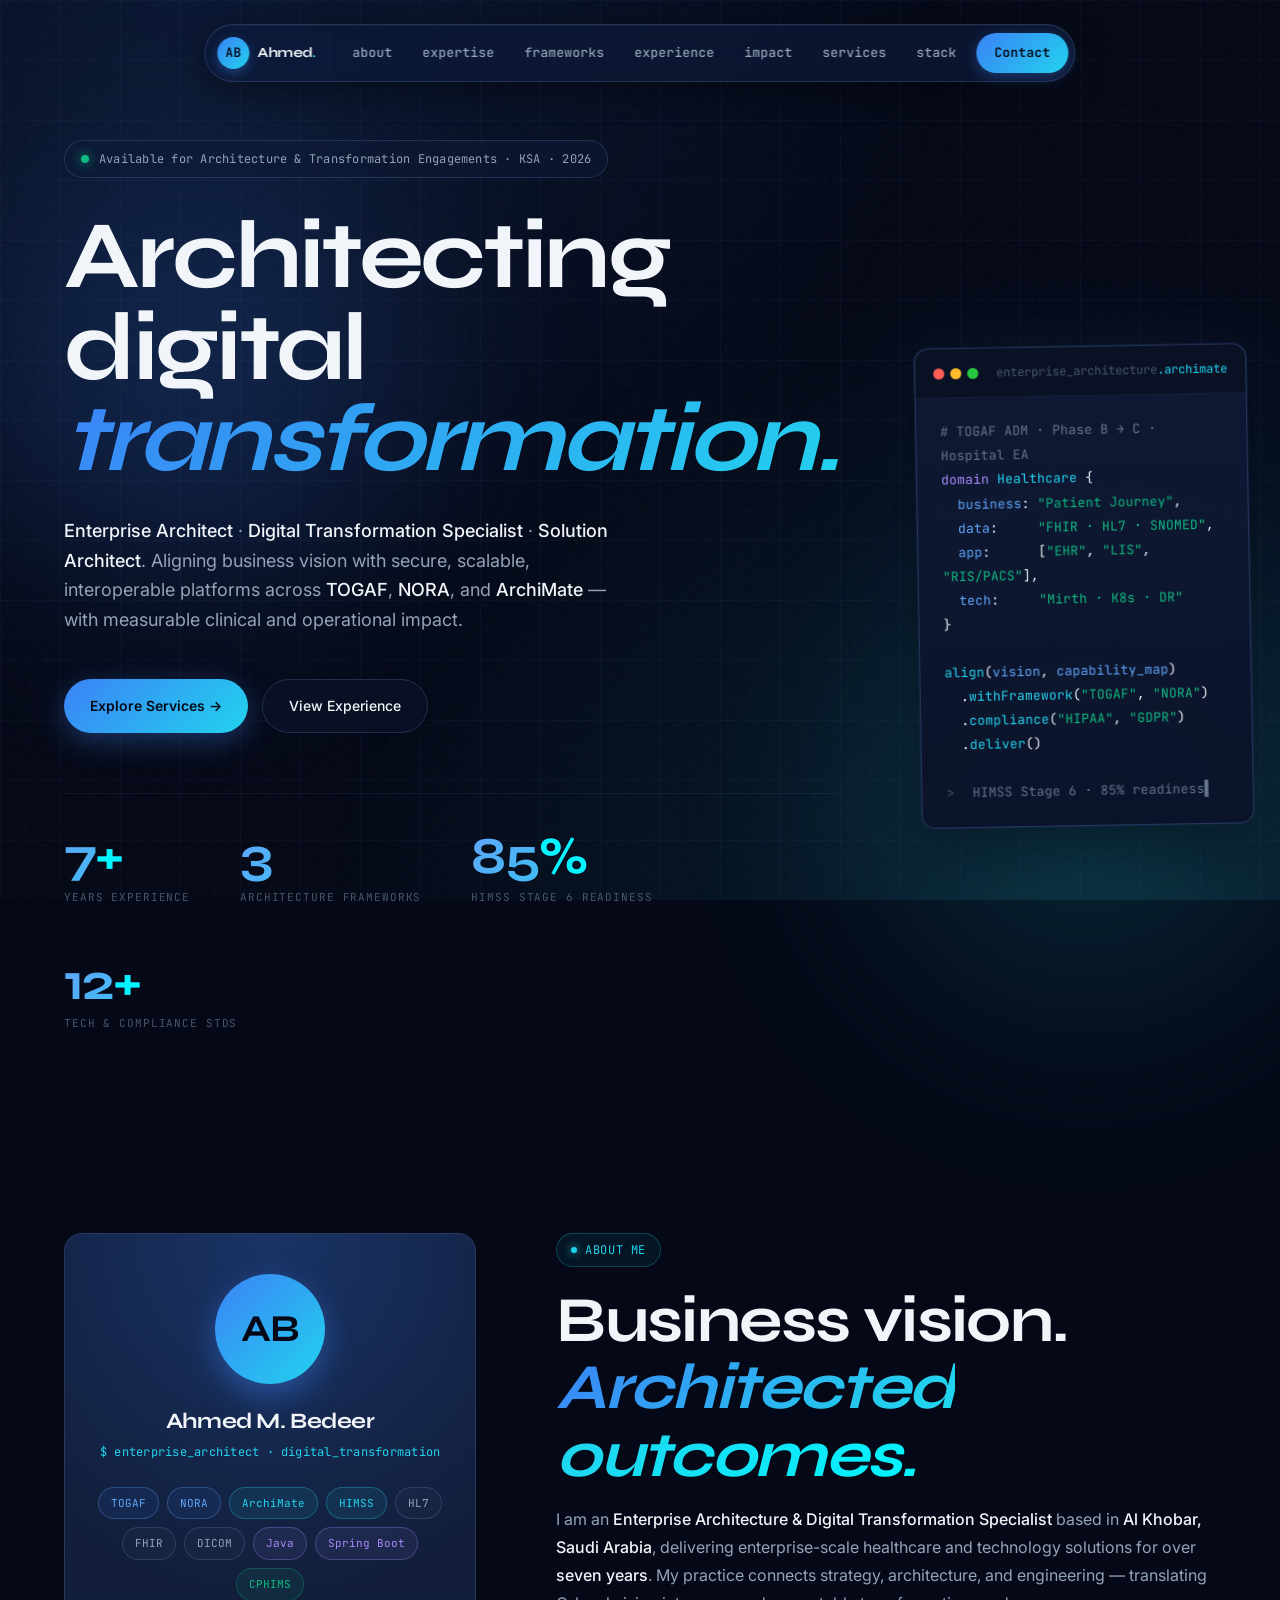
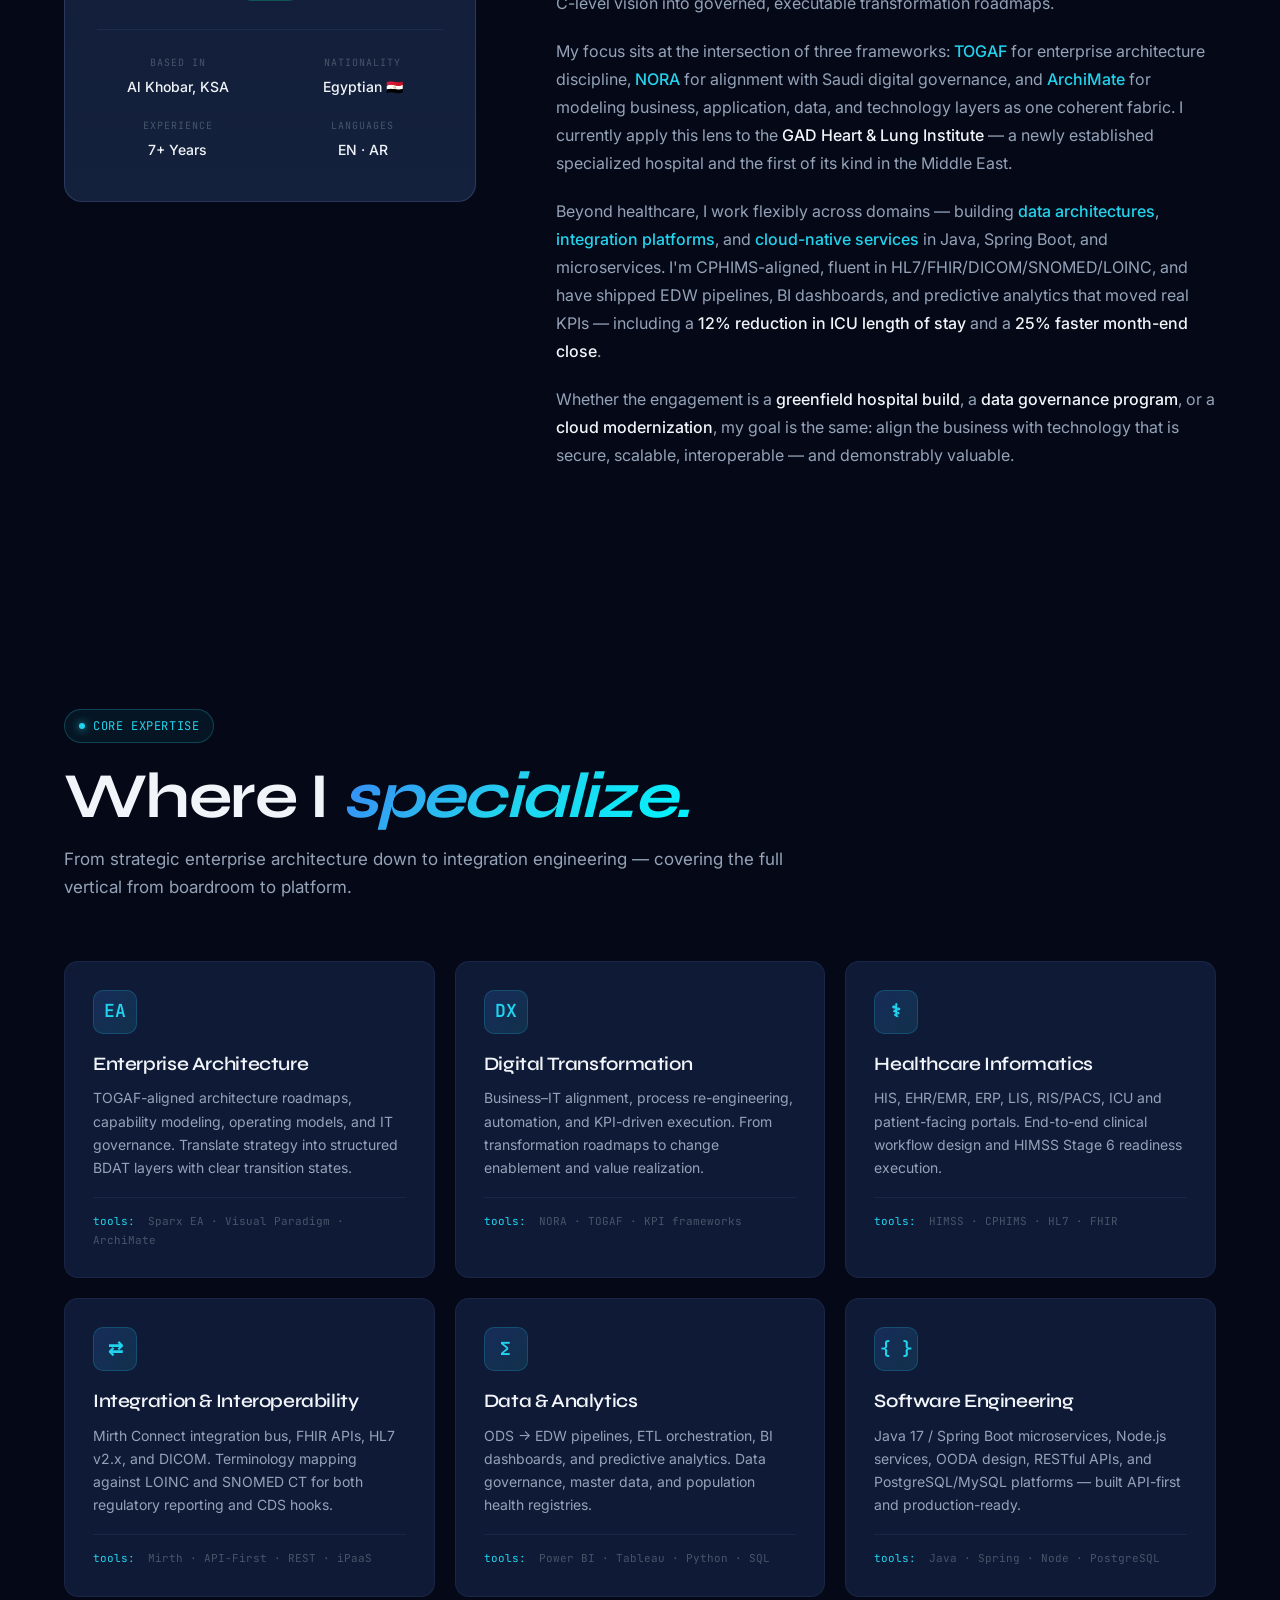
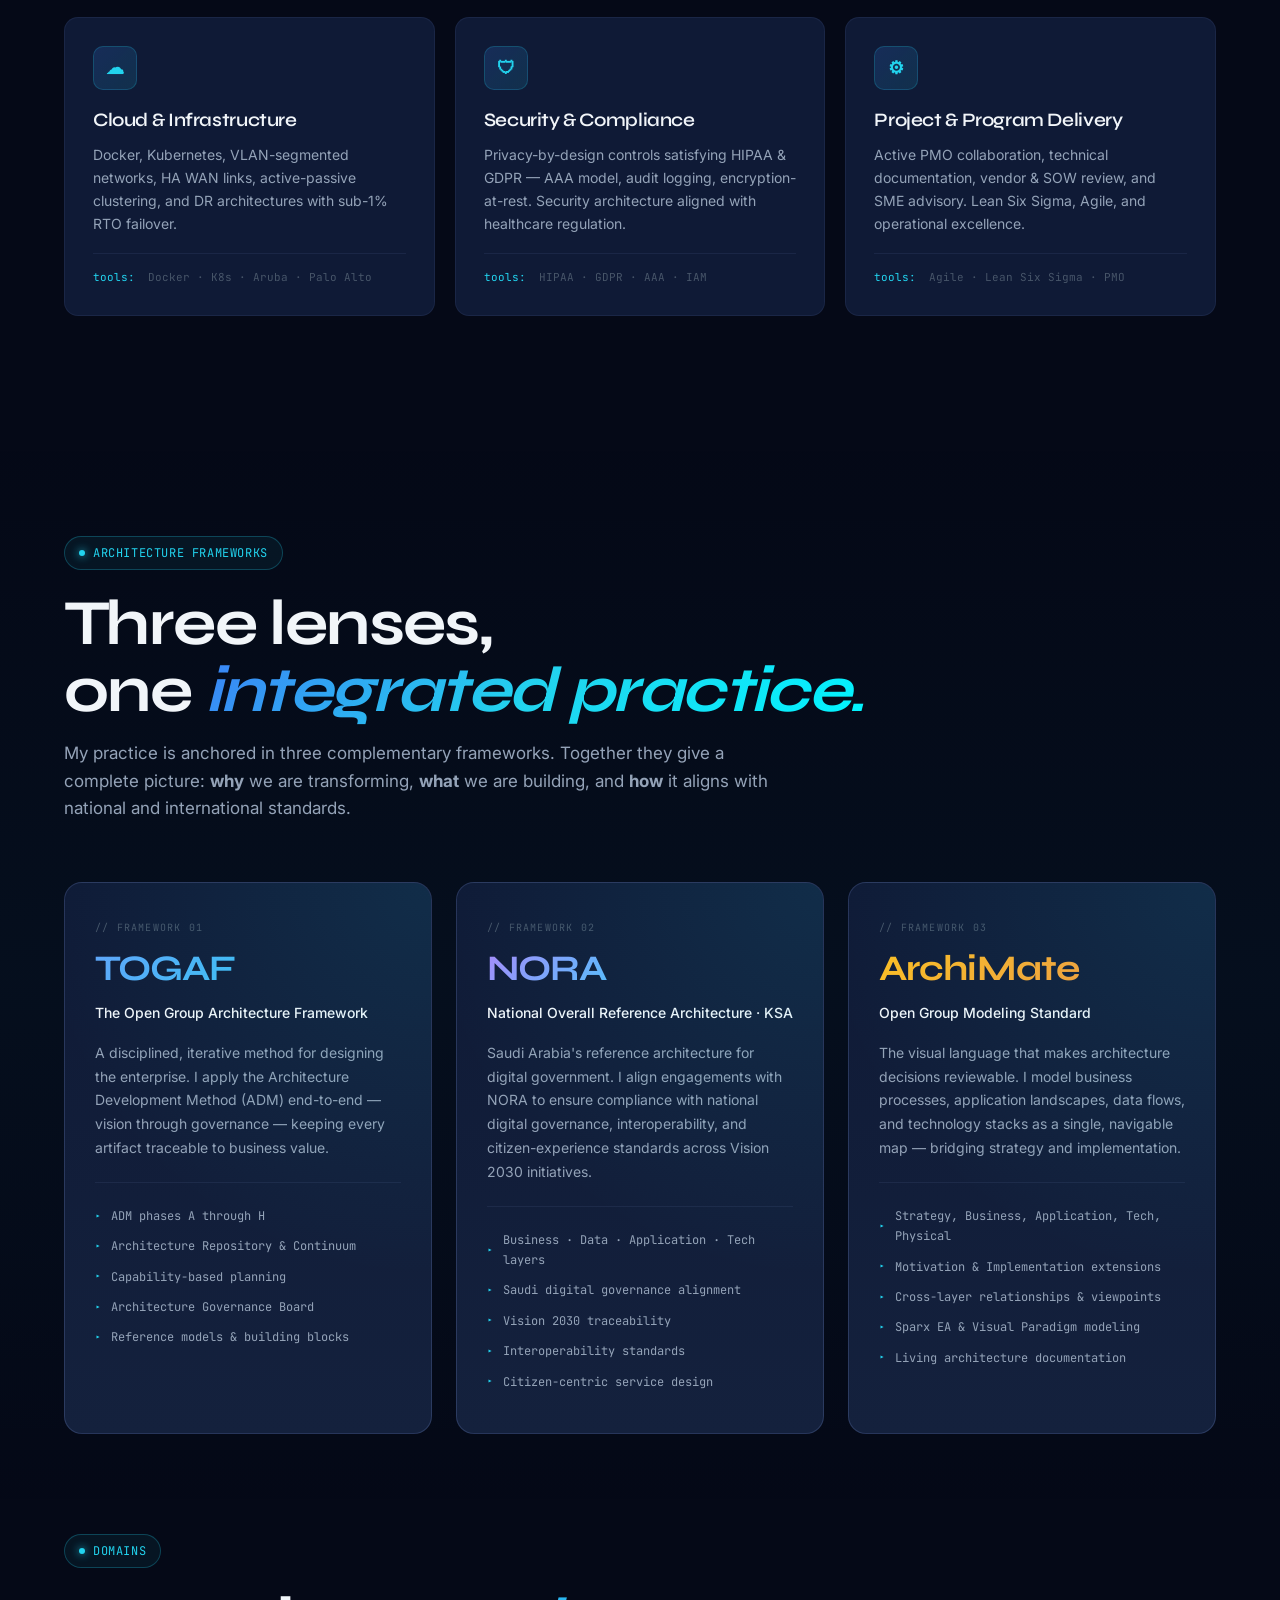
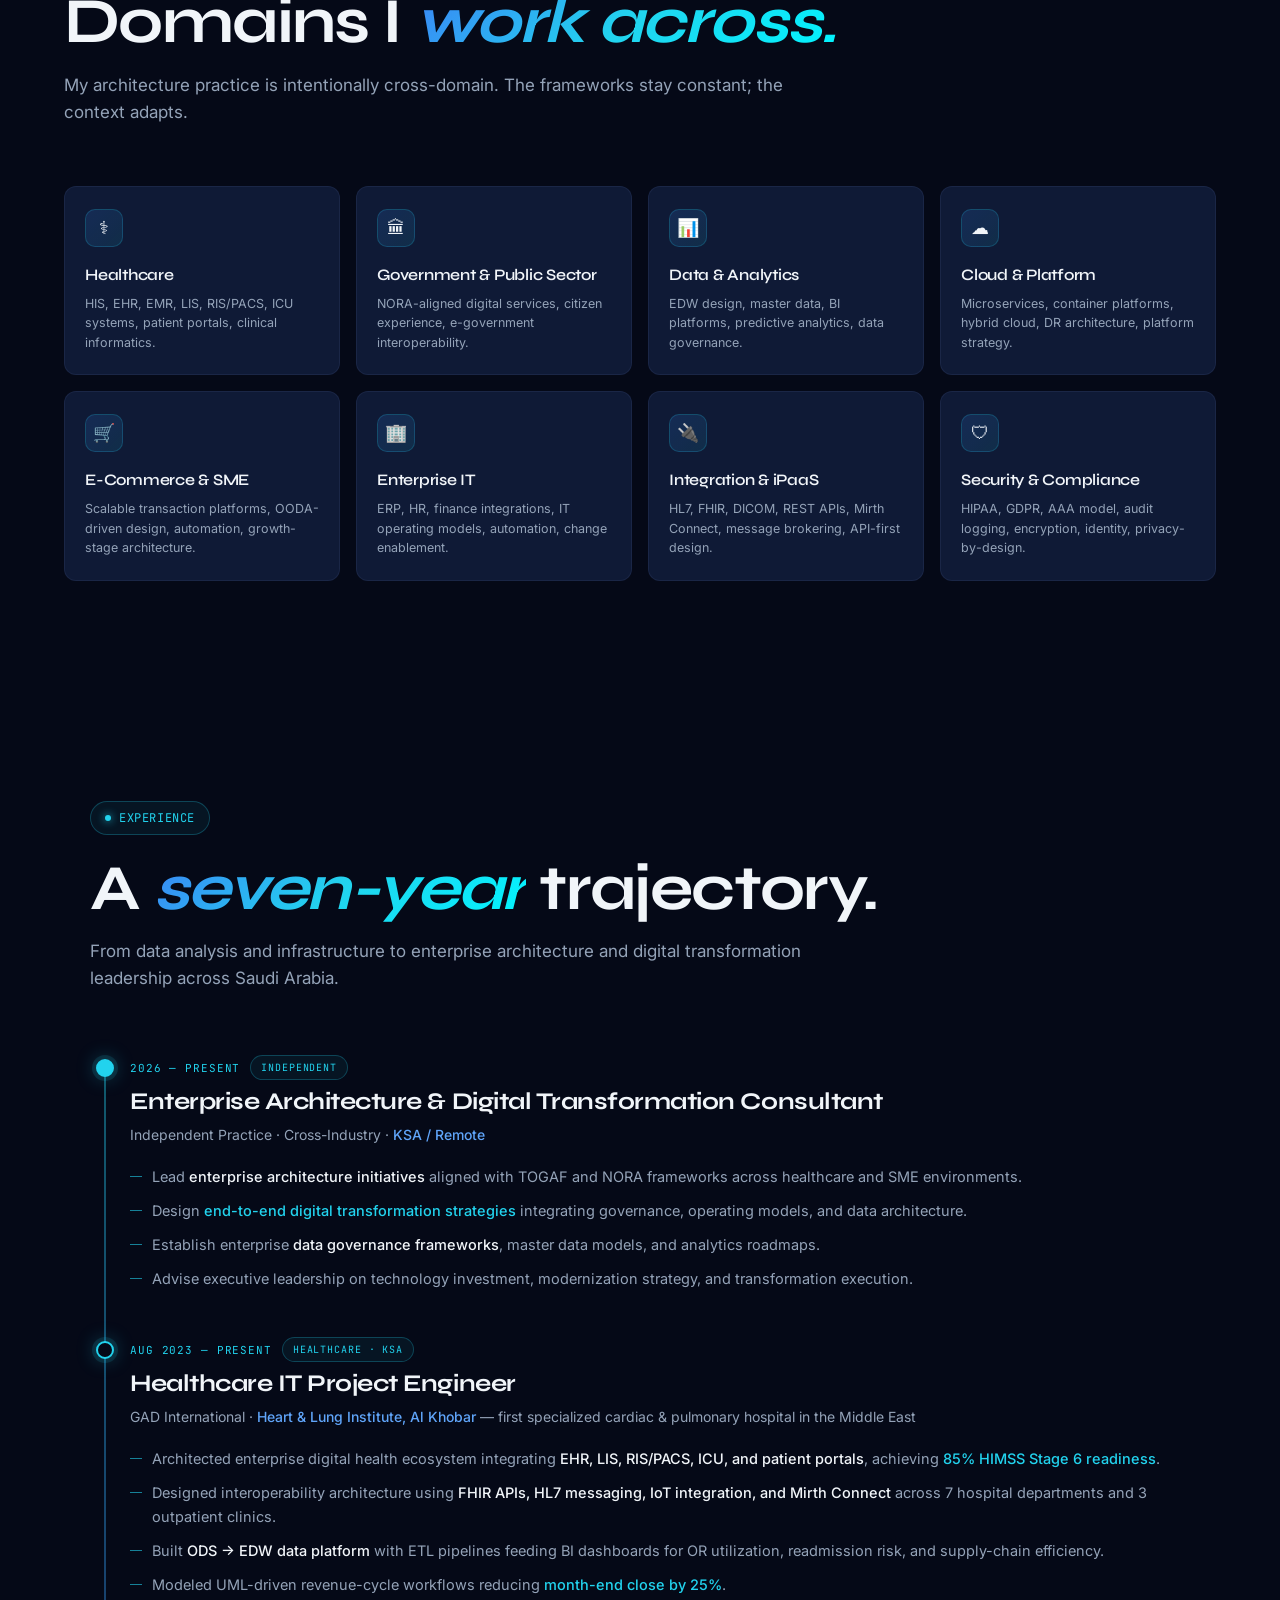
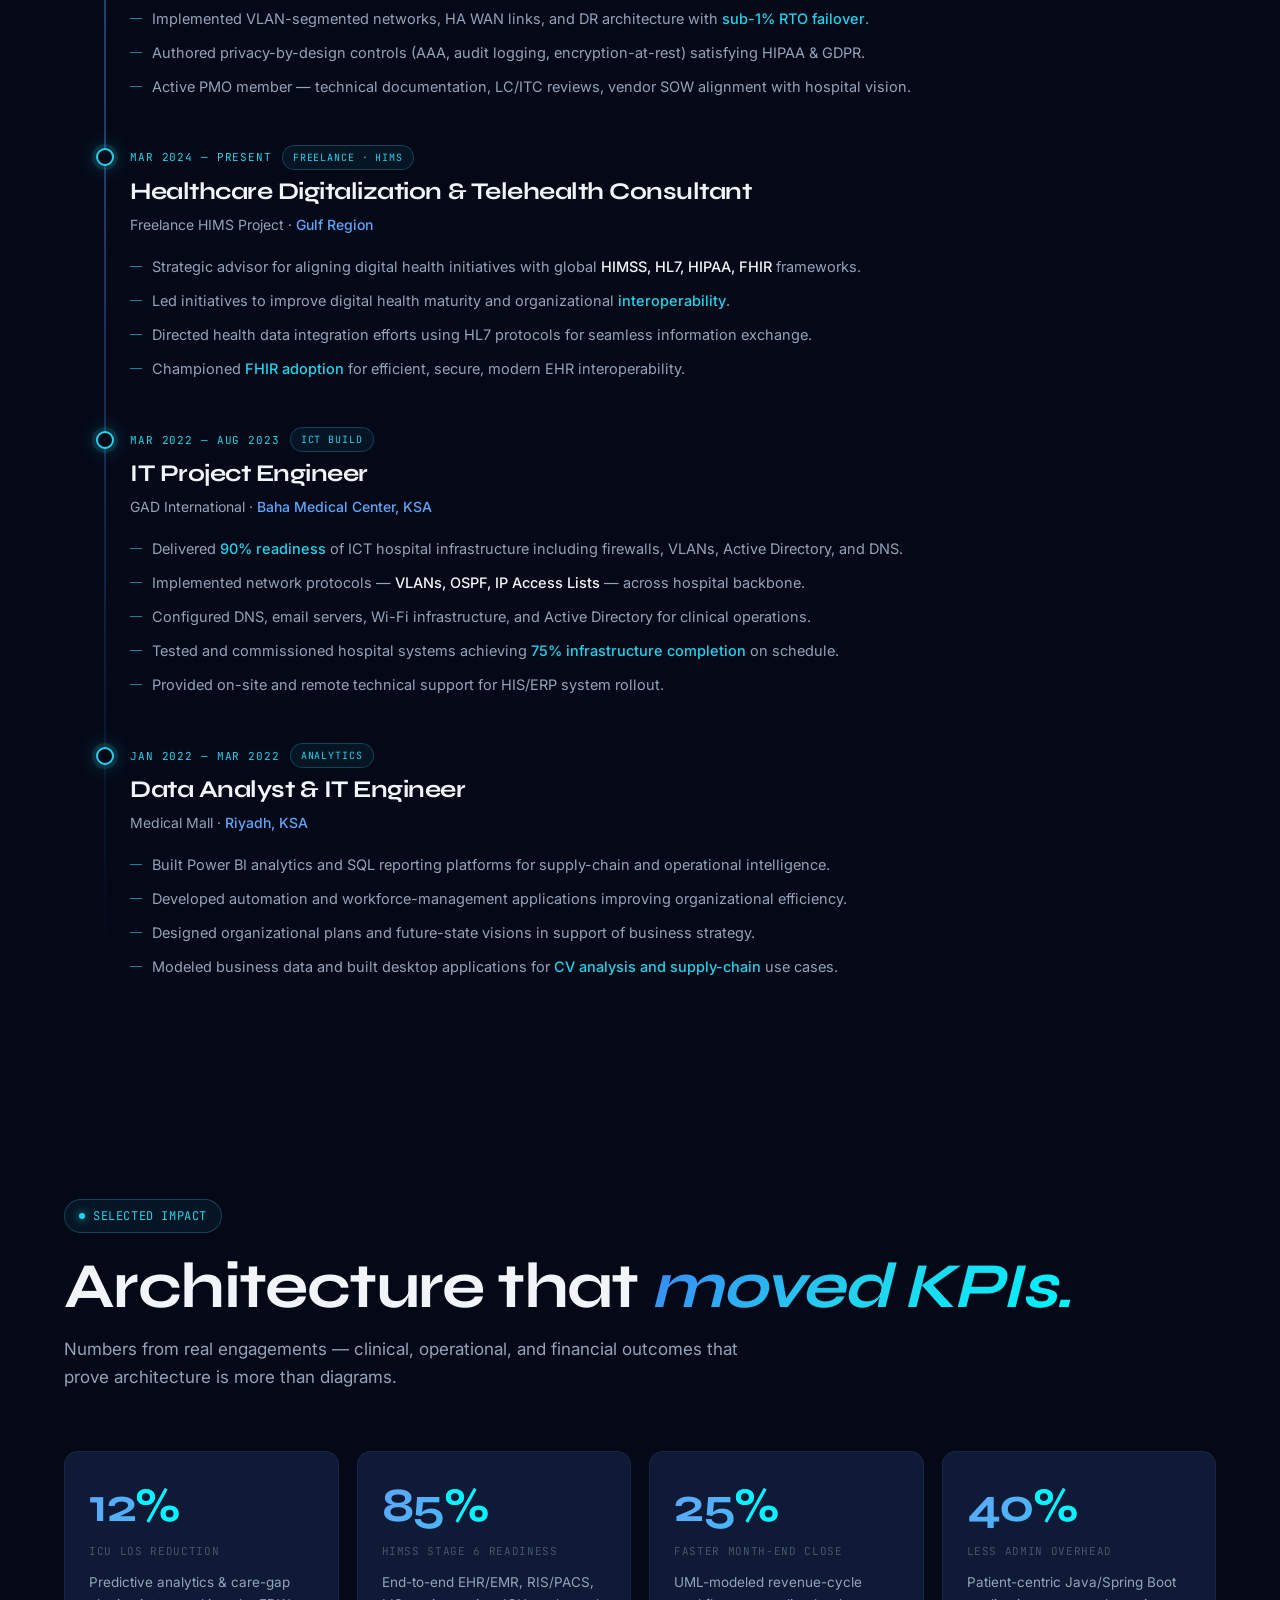
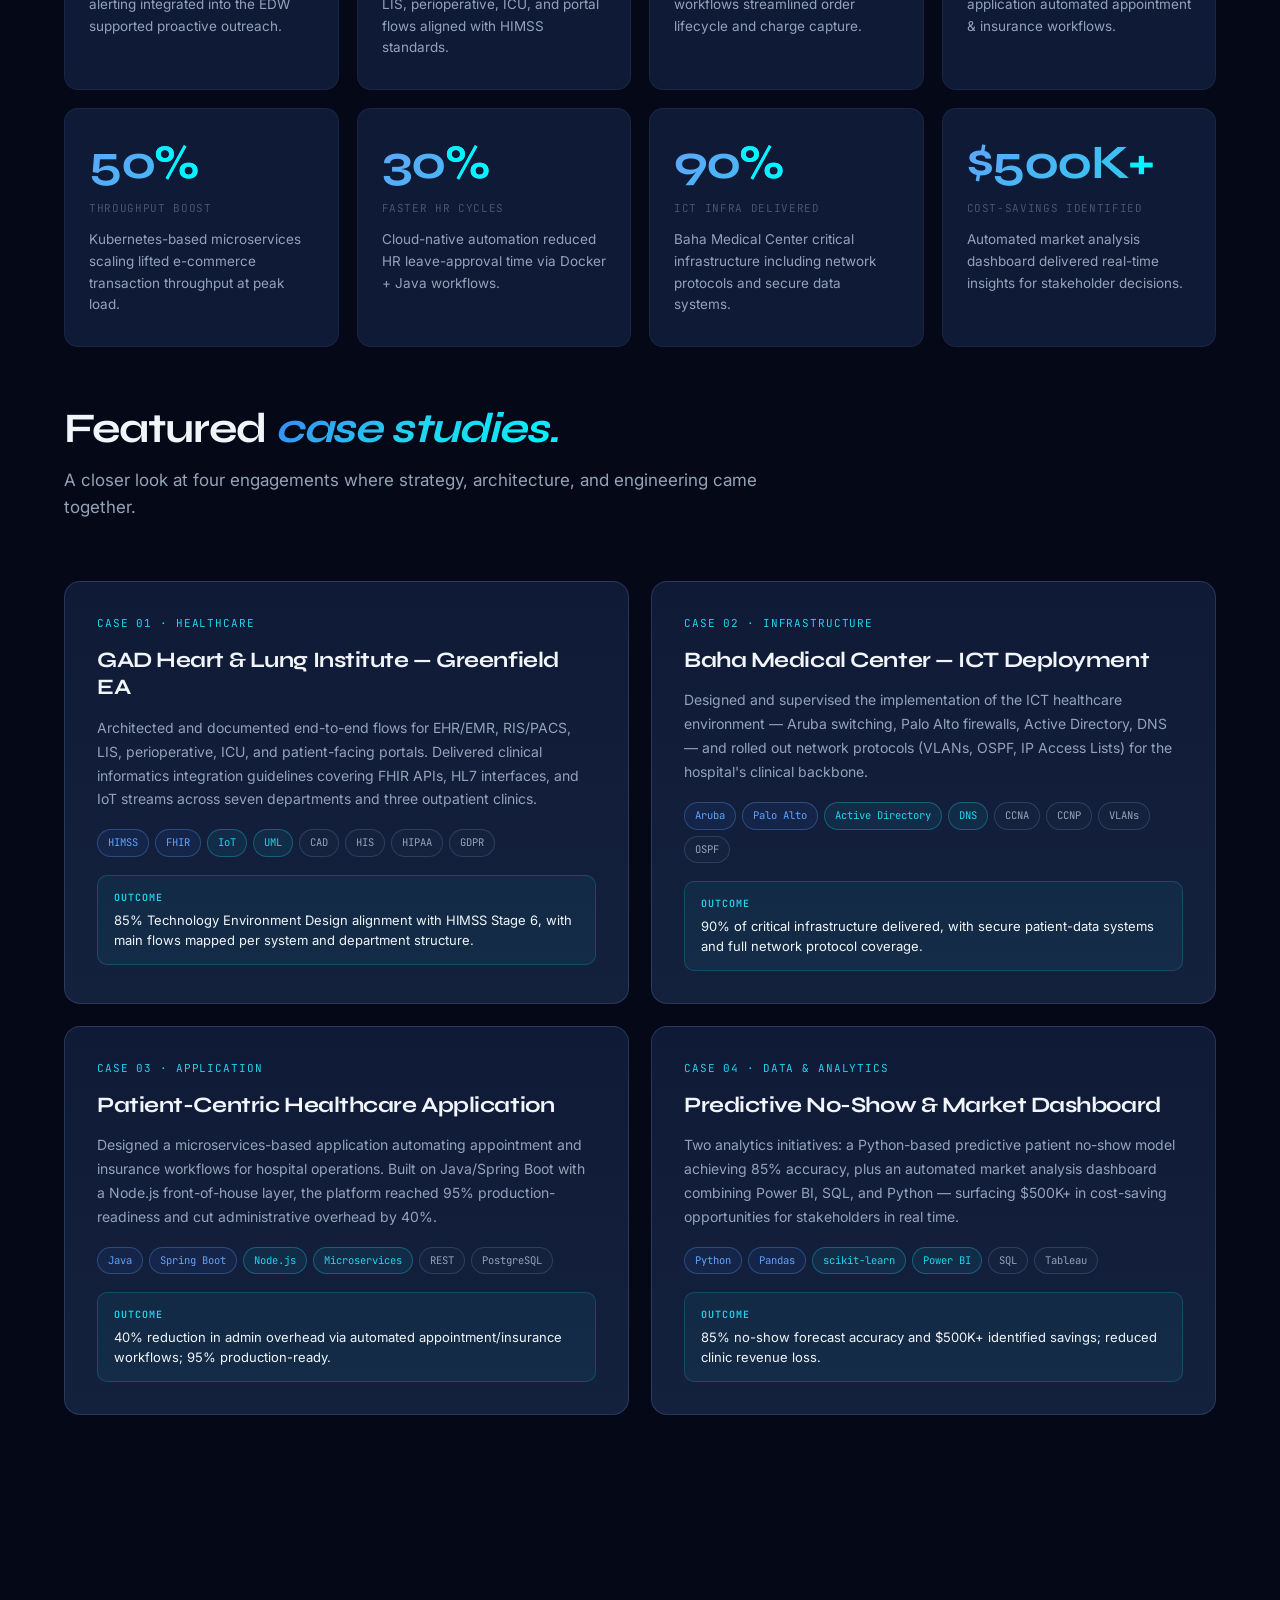
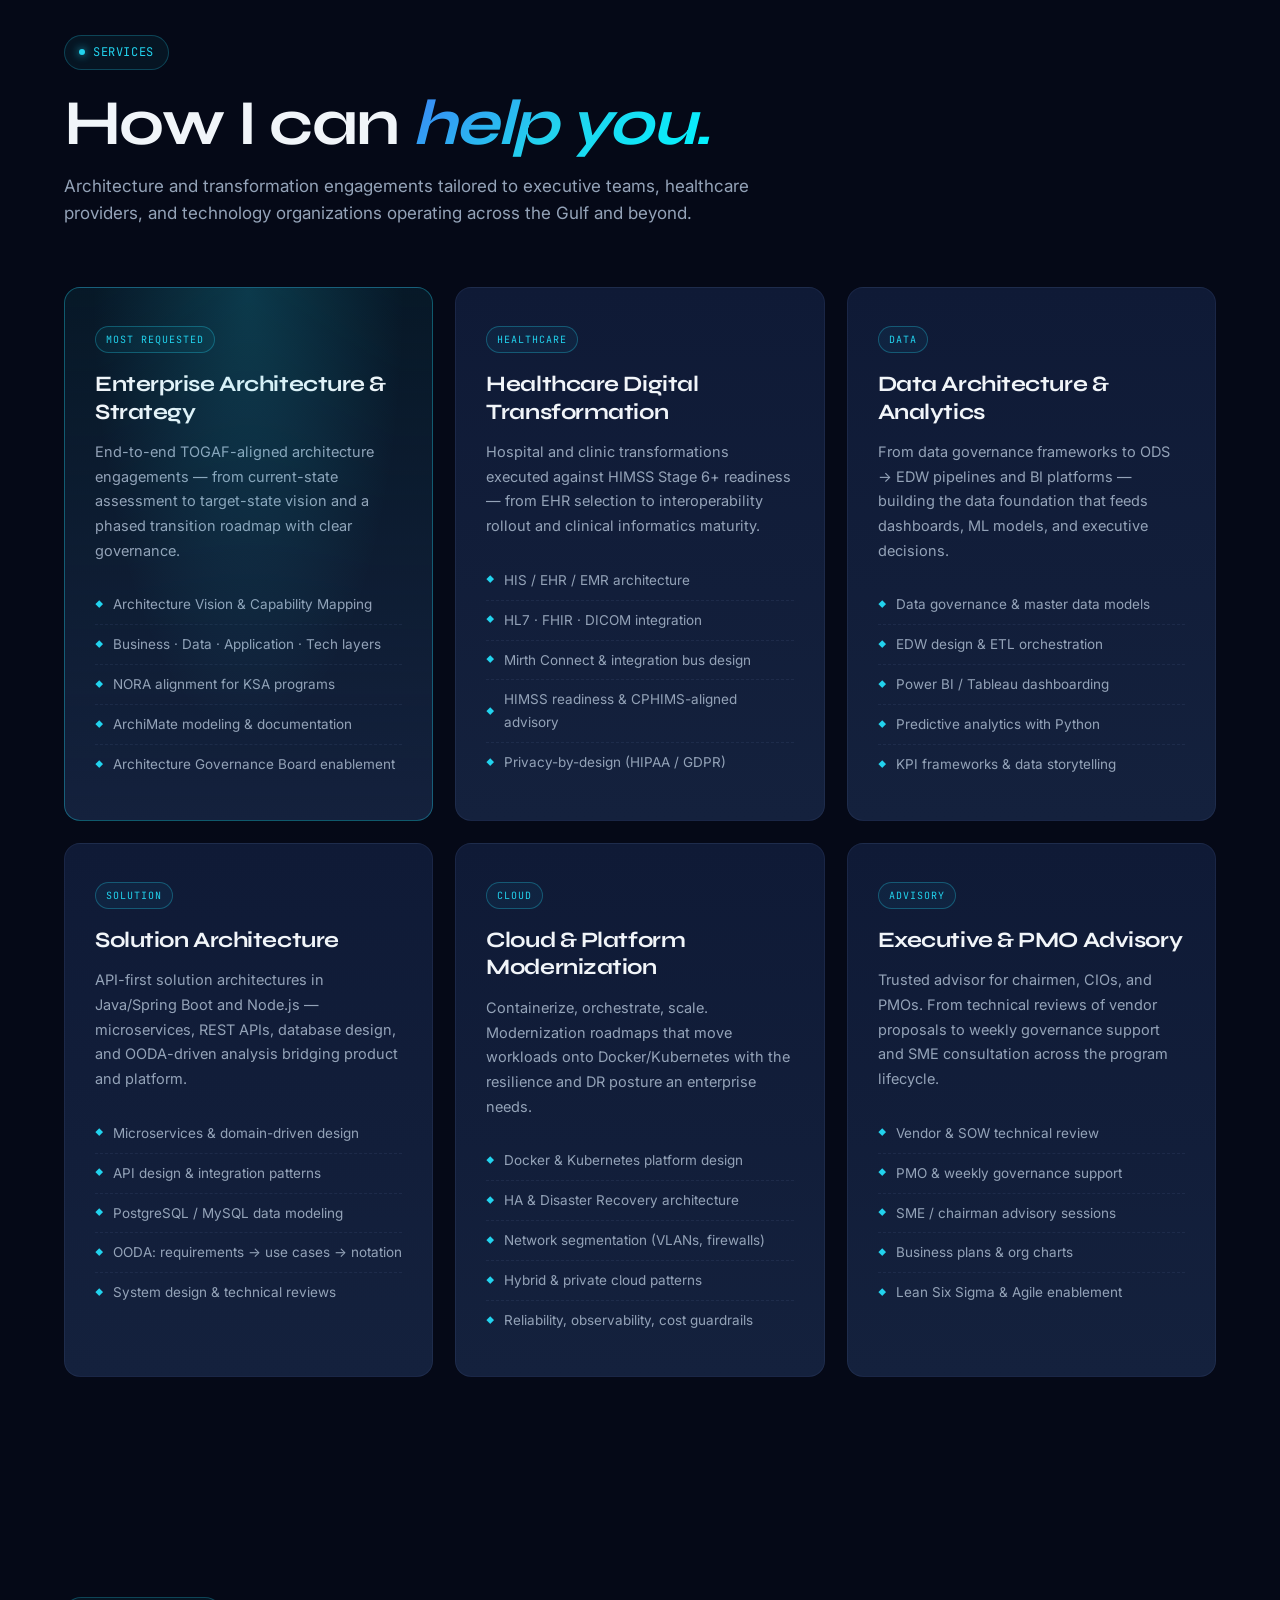
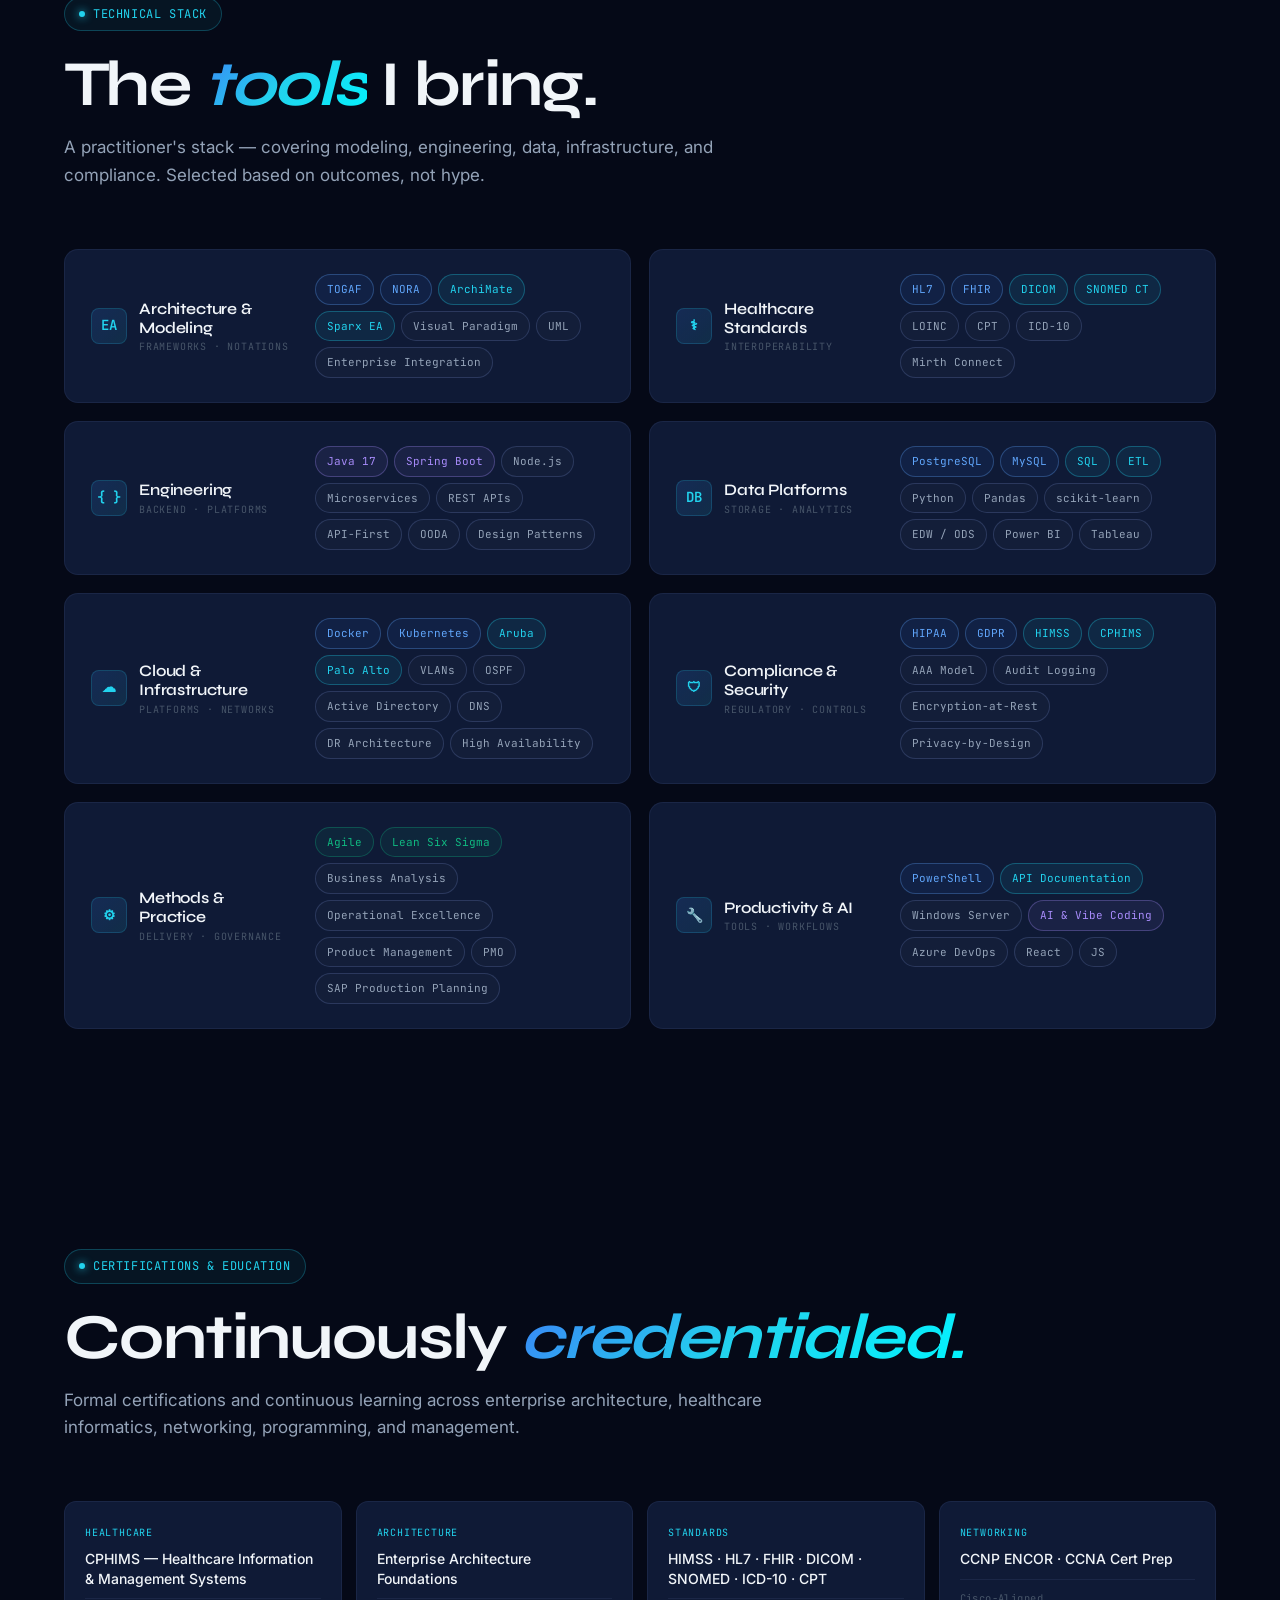
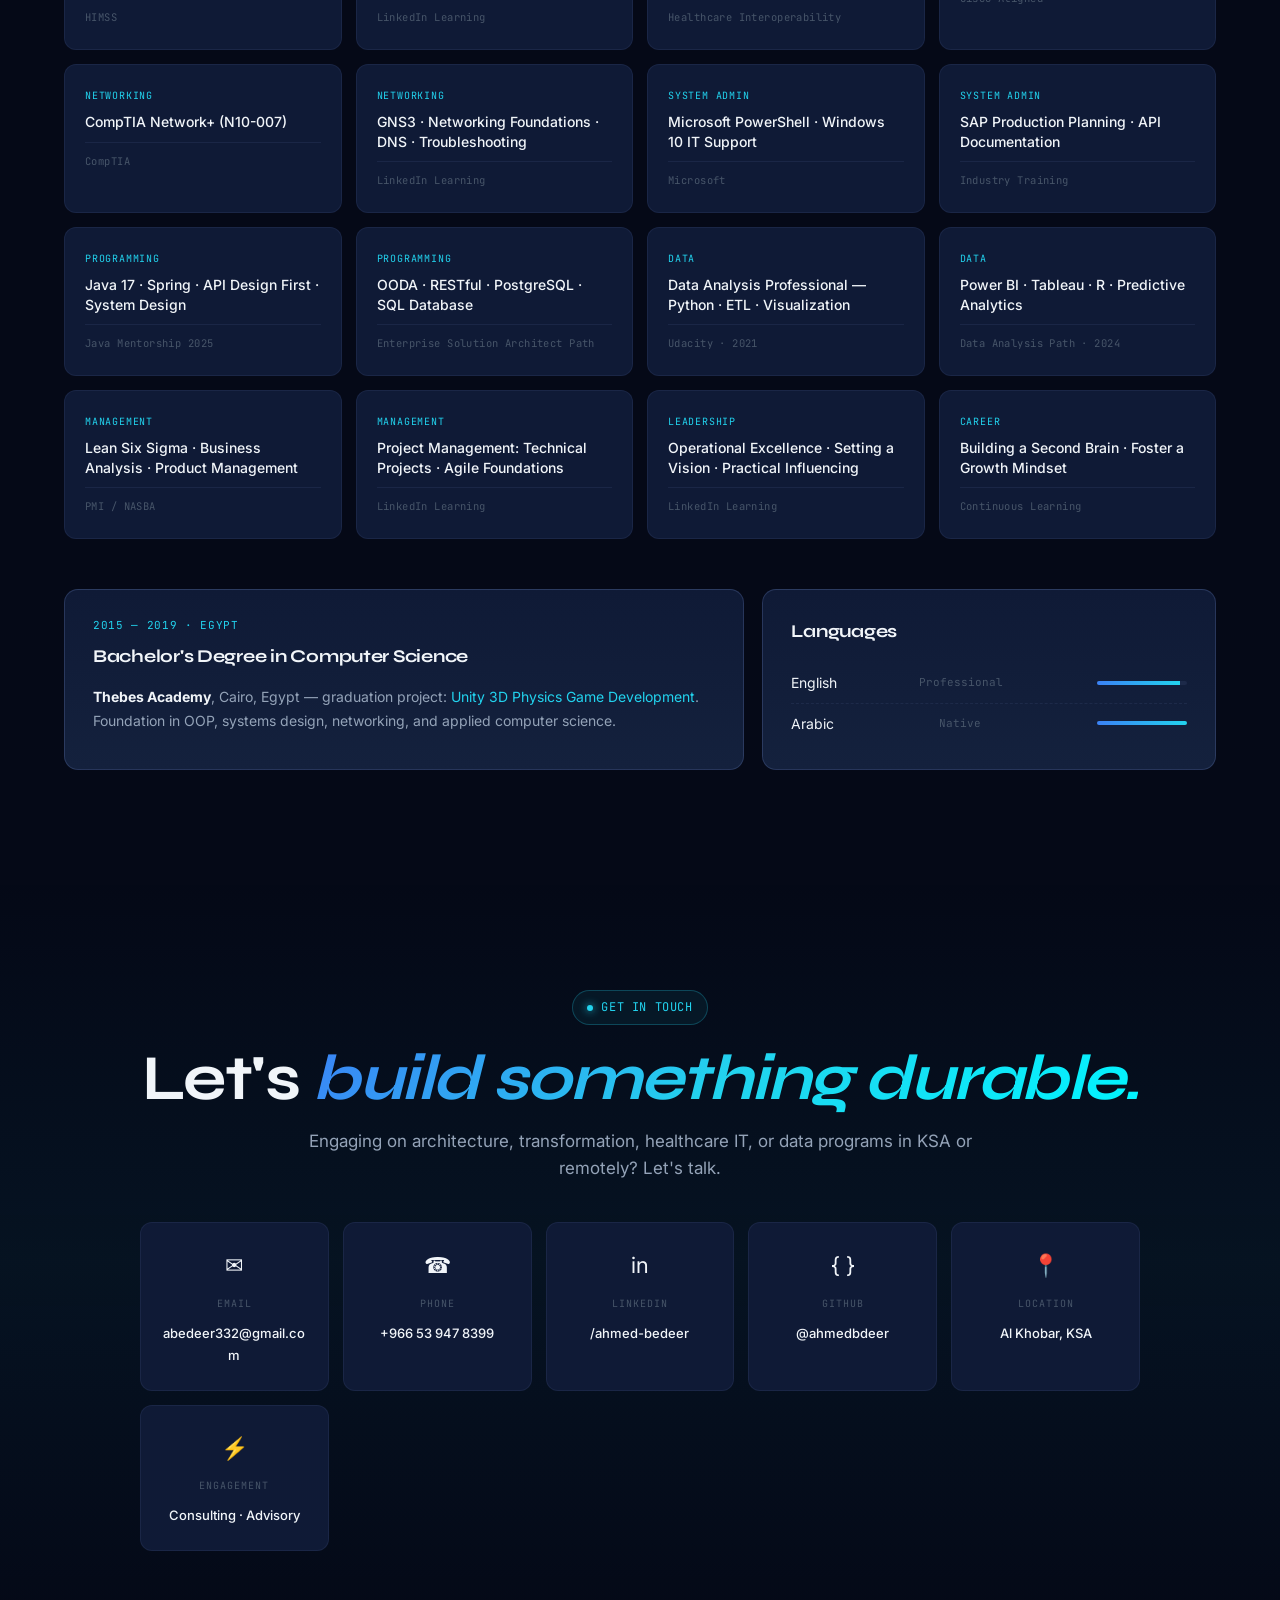
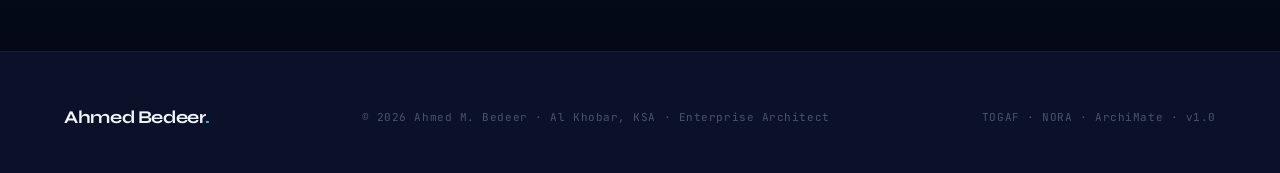
==== index.html @ 1232e4ee "Add files via upload" ====
<!DOCTYPE html>
<html lang="en">
<head>
<meta charset="UTF-8" />
<meta name="viewport" content="width=device-width, initial-scale=1.0" />
<title>Ahmed M. Bedeer — Enterprise Architect &amp; Digital Transformation Leader</title>
<meta name="description" content="Enterprise Architecture & Digital Transformation Specialist · TOGAF · NORA · ArchiMate · HIMSS · 7+ years across healthcare and technology programs in KSA." />

<link rel="preconnect" href="https://fonts.googleapis.com" />
<link rel="preconnect" href="https://fonts.gstatic.com" crossorigin />
<link href="https://fonts.googleapis.com/css2?family=Syne:wght@400;500;600;700;800&family=Inter:wght@300;400;500;600;700&family=JetBrains+Mono:wght@400;500;600&display=swap" rel="stylesheet" />

<style>
  :root {
    --bg: #050917;
    --bg-2: #0A1128;
    --surface: #0F1A36;
    --surface-2: #14213D;
    --surface-3: #182B52;
    --line: rgba(148, 175, 255, 0.08);
    --line-strong: rgba(148, 175, 255, 0.18);
    --ink: #F1F5F9;
    --ink-2: #94A3B8;
    --ink-3: #475569;
    --blue: #3B82F6;
    --blue-light: #60A5FA;
    --cyan: #22D3EE;
    --electric: #00F5FF;
    --purple: #A78BFA;
    --indigo: #6366F1;
    --green: #10B981;
    --red: #F43F5E;
    --amber: #FBBF24;
    --orange: #FB923C;
    --display: 'Syne', sans-serif;
    --sans: 'Inter', -apple-system, sans-serif;
    --mono: 'JetBrains Mono', 'SF Mono', monospace;
  }

  * { margin: 0; padding: 0; box-sizing: border-box; }
  html { scroll-behavior: smooth; }
  body {
    background: var(--bg);
    color: var(--ink);
    font-family: var(--sans);
    font-size: 16px;
    line-height: 1.7;
    overflow-x: hidden;
    -webkit-font-smoothing: antialiased;
    -moz-osx-font-smoothing: grayscale;
  }

  /* Background mesh: subtle grid + blue gradient washes */
  body::before {
    content: '';
    position: fixed;
    inset: 0;
    pointer-events: none;
    z-index: 0;
    background-image:
      radial-gradient(ellipse at 15% 0%, rgba(59, 130, 246, 0.12), transparent 50%),
      radial-gradient(ellipse at 85% 100%, rgba(34, 211, 238, 0.10), transparent 50%),
      linear-gradient(rgba(148, 175, 255, 0.04) 1px, transparent 1px),
      linear-gradient(90deg, rgba(148, 175, 255, 0.04) 1px, transparent 1px);
    background-size: 100% 100%, 100% 100%, 60px 60px, 60px 60px;
  }

  /* Noise overlay for texture */
  body::after {
    content: '';
    position: fixed;
    inset: 0;
    pointer-events: none;
    z-index: 1;
    opacity: 0.025;
    background-image: url("data:image/svg+xml,%3Csvg viewBox='0 0 200 200' xmlns='http://www.w3.org/2000/svg'%3E%3Cfilter id='n'%3E%3CfeTurbulence type='fractalNoise' baseFrequency='0.9' numOctaves='3' stitchTiles='stitch'/%3E%3C/filter%3E%3Crect width='100%25' height='100%25' filter='url(%23n)'/%3E%3C/svg%3E");
  }

  ::selection { background: var(--blue); color: var(--bg); }

  a { color: inherit; text-decoration: none; }
  img { max-width: 100%; display: block; }

  /* ── NAV ── */
  nav {
    position: fixed;
    top: 24px;
    left: 50%;
    transform: translateX(-50%);
    z-index: 100;
    display: inline-flex;
    align-items: center;
    gap: 4px;
    padding: 6px;
    background: rgba(15, 26, 54, 0.7);
    backdrop-filter: blur(20px) saturate(160%);
    -webkit-backdrop-filter: blur(20px) saturate(160%);
    border: 1px solid var(--line-strong);
    border-radius: 999px;
    box-shadow: 0 8px 32px rgba(0, 0, 0, 0.4), inset 0 1px 0 rgba(148, 175, 255, 0.06);
  }
  .nav-logo {
    display: inline-flex;
    align-items: center;
    gap: 8px;
    padding: 6px 14px 6px 6px;
    border-right: 1px solid var(--line);
    margin-right: 4px;
  }
  .nav-avatar {
    width: 32px;
    height: 32px;
    border-radius: 50%;
    background: linear-gradient(135deg, var(--blue), var(--cyan));
    display: flex;
    align-items: center;
    justify-content: center;
    font-family: var(--mono);
    font-weight: 600;
    color: var(--bg);
    font-size: 13px;
    box-shadow: 0 4px 12px rgba(59, 130, 246, 0.4);
  }
  .nav-logo-text {
    font-family: var(--display);
    font-weight: 700;
    font-size: 14px;
    letter-spacing: -0.02em;
  }
  .nav-logo-text span { color: var(--cyan); }
  .nav-links { display: inline-flex; gap: 2px; list-style: none; }
  .nav-links a {
    display: inline-flex;
    align-items: center;
    padding: 9px 14px;
    border-radius: 999px;
    color: var(--ink-2);
    font-size: 13px;
    font-weight: 500;
    transition: background 0.25s, color 0.25s;
    font-family: var(--mono);
  }
  .nav-links a:hover { background: rgba(59, 130, 246, 0.1); color: var(--ink); }
  .nav-cta {
    margin-left: 4px;
    background: linear-gradient(135deg, var(--blue), var(--cyan)) !important;
    color: var(--bg) !important;
    font-weight: 600 !important;
    padding: 9px 18px !important;
    box-shadow: 0 4px 16px rgba(59, 130, 246, 0.35);
    transition: transform 0.25s, box-shadow 0.25s !important;
  }
  .nav-cta:hover {
    transform: translateY(-1px);
    box-shadow: 0 6px 20px rgba(59, 130, 246, 0.55);
  }
  @media (max-width: 1100px) {
    .nav-logo-text { display: none; }
    .nav-logo { padding: 6px; border-right: none; margin-right: 0; }
    .nav-links a { padding: 9px 10px; font-size: 12px; }
  }
  @media (max-width: 760px) {
    .nav-links li:nth-child(n+5) { display: none; }
  }
  @media (max-width: 540px) {
    .nav-links li:nth-child(n+4) { display: none; }
  }

  /* ── SECTION COMMONS ── */
  section { padding: 120px 5% 100px; position: relative; z-index: 2; }
  @media (max-width: 768px) { section { padding: 80px 5% 60px; } }

  .section-tag {
    display: inline-flex;
    align-items: center;
    gap: 8px;
    font-family: var(--mono);
    font-size: 12px;
    color: var(--cyan);
    letter-spacing: 0.05em;
    text-transform: uppercase;
    margin-bottom: 20px;
    padding: 6px 14px;
    border: 1px solid rgba(34, 211, 238, 0.25);
    border-radius: 100px;
    background: rgba(34, 211, 238, 0.06);
  }
  .section-tag::before {
    content: '';
    width: 6px; height: 6px;
    background: var(--cyan);
    border-radius: 50%;
    box-shadow: 0 0 8px var(--cyan);
  }
  section h2 {
    font-family: var(--display);
    font-weight: 700;
    font-size: clamp(36px, 5vw, 64px);
    line-height: 1.05;
    letter-spacing: -0.025em;
    margin-bottom: 16px;
  }
  section h2 em {
    font-style: italic;
    background: linear-gradient(135deg, var(--blue), var(--cyan), var(--electric));
    -webkit-background-clip: text;
    background-clip: text;
    -webkit-text-fill-color: transparent;
  }
  .section-desc {
    font-size: 17px;
    color: var(--ink-2);
    max-width: 720px;
    margin-bottom: 60px;
    line-height: 1.6;
  }

  /* ── HERO ── */
  #hero {
    min-height: 100vh;
    padding: 140px 5% 80px;
    display: flex;
    flex-direction: column;
    justify-content: center;
    position: relative;
  }
  .hero-bg-blob {
    position: absolute;
    border-radius: 50%;
    filter: blur(80px);
    pointer-events: none;
    z-index: 0;
  }
  .blob-1 {
    top: 5%; left: -10%;
    width: 50vw; height: 50vw;
    background: radial-gradient(circle, rgba(59, 130, 246, 0.25), transparent 70%);
  }
  .blob-2 {
    bottom: 0; right: -10%;
    width: 50vw; height: 50vw;
    background: radial-gradient(circle, rgba(34, 211, 238, 0.18), transparent 70%);
  }
  .hero-grid {
    display: grid;
    grid-template-columns: 1.3fr 1fr;
    gap: 80px;
    align-items: center;
    position: relative;
    z-index: 2;
    max-width: 1400px;
    margin: 0 auto;
    width: 100%;
  }
  @media (max-width: 1024px) { .hero-grid { grid-template-columns: 1fr; gap: 60px; } }

  .hero-badge {
    display: inline-flex;
    align-items: center;
    gap: 10px;
    padding: 8px 16px;
    border: 1px solid var(--line-strong);
    background: rgba(15, 26, 54, 0.5);
    border-radius: 100px;
    font-family: var(--mono);
    font-size: 12px;
    color: var(--ink-2);
    letter-spacing: 0.02em;
    margin-bottom: 32px;
    backdrop-filter: blur(8px);
  }
  .hero-badge::before {
    content: '';
    width: 8px; height: 8px;
    background: var(--green);
    border-radius: 50%;
    box-shadow: 0 0 12px var(--green);
    animation: pulse 2s infinite;
  }
  @keyframes pulse { 0%, 100% { opacity: 1; } 50% { opacity: 0.5; } }

  #hero h1 {
    font-family: var(--display);
    font-weight: 700;
    font-size: clamp(44px, 7.5vw, 96px);
    line-height: 0.95;
    letter-spacing: -0.035em;
    margin-bottom: 32px;
  }
  #hero h1 em {
    font-style: italic;
    background: linear-gradient(135deg, var(--blue), var(--cyan));
    -webkit-background-clip: text;
    background-clip: text;
    -webkit-text-fill-color: transparent;
  }
  .hero-sub {
    font-size: 18px;
    line-height: 1.65;
    color: var(--ink-2);
    max-width: 580px;
    margin-bottom: 44px;
  }
  .hero-sub strong { color: var(--ink); font-weight: 500; }

  .hero-actions { display: flex; gap: 14px; flex-wrap: wrap; margin-bottom: 60px; }
  .btn-primary {
    display: inline-flex;
    align-items: center;
    gap: 10px;
    padding: 14px 26px;
    border-radius: 100px;
    background: linear-gradient(135deg, var(--blue), var(--cyan));
    color: var(--bg);
    font-weight: 600;
    font-size: 14px;
    transition: transform 0.25s, box-shadow 0.25s;
    box-shadow: 0 8px 28px rgba(59, 130, 246, 0.35);
  }
  .btn-primary:hover {
    transform: translateY(-2px);
    box-shadow: 0 12px 36px rgba(59, 130, 246, 0.55);
  }
  .btn-ghost {
    display: inline-flex;
    align-items: center;
    gap: 10px;
    padding: 14px 26px;
    border-radius: 100px;
    color: var(--ink);
    font-weight: 500;
    font-size: 14px;
    border: 1px solid var(--line-strong);
    background: rgba(15, 26, 54, 0.4);
    backdrop-filter: blur(8px);
    transition: border-color 0.25s, background 0.25s;
  }
  .btn-ghost:hover { border-color: var(--cyan); background: rgba(34, 211, 238, 0.08); }

  .hero-stats {
    display: flex;
    gap: 50px;
    flex-wrap: wrap;
    padding-top: 36px;
    border-top: 1px solid var(--line);
  }
  .hero-stat-num {
    font-family: var(--display);
    font-weight: 700;
    font-size: clamp(32px, 4.5vw, 52px);
    line-height: 1;
    letter-spacing: -0.03em;
    background: linear-gradient(135deg, var(--blue-light), var(--cyan));
    -webkit-background-clip: text;
    background-clip: text;
    -webkit-text-fill-color: transparent;
    margin-bottom: 6px;
  }
  .hero-stat-num span { color: var(--electric); -webkit-text-fill-color: var(--electric); }
  .hero-stat-label {
    font-family: var(--mono);
    font-size: 11px;
    text-transform: uppercase;
    letter-spacing: 0.08em;
    color: var(--ink-3);
  }

  /* Code window in hero */
  .code-window {
    background: linear-gradient(180deg, rgba(15, 26, 54, 0.95), rgba(10, 17, 40, 0.95));
    border: 1px solid var(--line-strong);
    border-radius: 14px;
    overflow: hidden;
    box-shadow: 0 20px 60px rgba(0, 0, 0, 0.5), 0 0 0 1px rgba(59, 130, 246, 0.15), 0 0 80px rgba(59, 130, 246, 0.1);
    backdrop-filter: blur(12px);
    transform: rotate(-1deg);
    transition: transform 0.5s ease;
  }
  .code-window:hover { transform: rotate(0deg) translateY(-4px); }
  .code-header {
    display: flex;
    align-items: center;
    gap: 8px;
    padding: 14px 18px;
    border-bottom: 1px solid var(--line);
    background: rgba(5, 9, 23, 0.5);
  }
  .code-dots { display: flex; gap: 6px; }
  .code-dots span { width: 11px; height: 11px; border-radius: 50%; }
  .code-dots span:nth-child(1) { background: #FF5F57; }
  .code-dots span:nth-child(2) { background: #FFBD2E; }
  .code-dots span:nth-child(3) { background: #28C840; }
  .code-filename {
    margin-left: 10px;
    font-family: var(--mono);
    font-size: 12px;
    color: var(--ink-3);
  }
  .code-filename .ext { color: var(--cyan); }
  .code-body {
    padding: 22px 24px;
    font-family: var(--mono);
    font-size: 13px;
    line-height: 1.85;
  }
  .code-comment { color: #64748B; }
  .code-keyword { color: var(--purple); }
  .code-fn { color: var(--cyan); }
  .code-string { color: var(--green); }
  .code-num { color: var(--amber); }
  .code-var { color: var(--blue-light); }
  .code-tag { color: var(--red); }
  .code-attr { color: var(--amber); }
  .code-prompt { color: var(--ink-3); user-select: none; margin-right: 10px; }

  /* ── ABOUT ── */
  .about-grid {
    display: grid;
    grid-template-columns: 1fr 1.6fr;
    gap: 80px;
    align-items: start;
    max-width: 1300px;
    margin: 0 auto;
  }
  @media (max-width: 1024px) { .about-grid { grid-template-columns: 1fr; gap: 50px; } }

  .about-card {
    background: linear-gradient(180deg, var(--surface), var(--surface-2));
    border: 1px solid var(--line-strong);
    border-radius: 18px;
    padding: 40px 32px;
    text-align: center;
    position: relative;
    overflow: hidden;
  }
  .about-card::before {
    content: '';
    position: absolute;
    inset: 0;
    background: radial-gradient(circle at 50% 0%, rgba(59, 130, 246, 0.25), transparent 60%);
    pointer-events: none;
  }
  .about-avatar {
    width: 110px;
    height: 110px;
    margin: 0 auto 24px;
    border-radius: 50%;
    background: linear-gradient(135deg, var(--blue), var(--cyan));
    display: flex;
    align-items: center;
    justify-content: center;
    font-family: var(--display);
    font-weight: 700;
    font-size: 38px;
    color: var(--bg);
    box-shadow: 0 12px 32px rgba(59, 130, 246, 0.45);
    position: relative;
    letter-spacing: -0.02em;
  }
  .about-card-name {
    font-family: var(--display);
    font-weight: 700;
    font-size: 22px;
    line-height: 1.2;
    letter-spacing: -0.02em;
    margin-bottom: 8px;
    position: relative;
  }
  .about-card-role {
    font-family: var(--mono);
    font-size: 12px;
    color: var(--cyan);
    margin-bottom: 24px;
    letter-spacing: 0.02em;
    position: relative;
  }
  .about-card-tags {
    display: flex;
    gap: 8px;
    flex-wrap: wrap;
    justify-content: center;
    position: relative;
  }
  .tag {
    font-family: var(--mono);
    font-size: 11px;
    padding: 6px 12px;
    border: 1px solid var(--line-strong);
    border-radius: 100px;
    color: var(--ink-2);
    background: rgba(255, 255, 255, 0.02);
  }
  .tag.blue { color: var(--blue-light); border-color: rgba(96, 165, 250, 0.3); background: rgba(59, 130, 246, 0.08); }
  .tag.cyan { color: var(--cyan); border-color: rgba(34, 211, 238, 0.3); background: rgba(34, 211, 238, 0.08); }
  .tag.purple { color: var(--purple); border-color: rgba(167, 139, 250, 0.3); background: rgba(167, 139, 250, 0.08); }
  .tag.green { color: var(--green); border-color: rgba(16, 185, 129, 0.3); background: rgba(16, 185, 129, 0.08); }

  .about-text p {
    color: var(--ink-2);
    margin-bottom: 20px;
    font-size: 16px;
    line-height: 1.75;
  }
  .about-text p strong { color: var(--ink); font-weight: 500; }
  .about-text p em { color: var(--cyan); font-style: normal; font-weight: 500; }

  .about-meta {
    margin-top: 28px;
    padding-top: 24px;
    border-top: 1px solid var(--line);
    display: grid;
    grid-template-columns: repeat(2, 1fr);
    gap: 18px 24px;
  }
  .meta-item .meta-label {
    font-family: var(--mono);
    font-size: 10px;
    text-transform: uppercase;
    letter-spacing: 0.1em;
    color: var(--ink-3);
    margin-bottom: 4px;
  }
  .meta-item .meta-value {
    font-size: 14px;
    color: var(--ink);
    font-weight: 500;
  }

  /* ── EXPERTISE ── */
  .expertise-grid {
    display: grid;
    grid-template-columns: repeat(3, 1fr);
    gap: 20px;
    max-width: 1300px;
    margin: 0 auto;
  }
  @media (max-width: 900px) { .expertise-grid { grid-template-columns: 1fr 1fr; } }
  @media (max-width: 600px) { .expertise-grid { grid-template-columns: 1fr; } }

  .expertise-card {
    background: var(--surface);
    border: 1px solid var(--line);
    border-radius: 14px;
    padding: 28px;
    transition: transform 0.3s, border-color 0.3s, background 0.3s;
    position: relative;
    overflow: hidden;
  }
  .expertise-card::before {
    content: '';
    position: absolute;
    top: 0; left: 0; right: 0;
    height: 1px;
    background: linear-gradient(90deg, transparent, var(--cyan), transparent);
    opacity: 0;
    transition: opacity 0.4s;
  }
  .expertise-card:hover {
    transform: translateY(-4px);
    border-color: var(--line-strong);
    background: var(--surface-2);
  }
  .expertise-card:hover::before { opacity: 1; }
  .expertise-icon {
    width: 44px;
    height: 44px;
    border-radius: 10px;
    background: linear-gradient(135deg, rgba(59, 130, 246, 0.18), rgba(34, 211, 238, 0.12));
    border: 1px solid rgba(34, 211, 238, 0.2);
    display: flex;
    align-items: center;
    justify-content: center;
    margin-bottom: 18px;
    font-family: var(--mono);
    font-weight: 600;
    font-size: 18px;
    color: var(--cyan);
  }
  .expertise-card h3 {
    font-family: var(--display);
    font-weight: 600;
    font-size: 19px;
    line-height: 1.3;
    letter-spacing: -0.02em;
    margin-bottom: 10px;
  }
  .expertise-card p {
    font-size: 14px;
    color: var(--ink-2);
    line-height: 1.65;
    margin-bottom: 18px;
  }
  .expertise-card .tools {
    font-family: var(--mono);
    font-size: 11px;
    color: var(--ink-3);
    padding-top: 14px;
    border-top: 1px solid var(--line);
  }
  .expertise-card .tools span { color: var(--cyan); margin-right: 6px; }

  /* ── FRAMEWORKS ── */
  #frameworks {
    background: linear-gradient(180deg, transparent, rgba(34, 211, 238, 0.03), transparent);
  }
  .frameworks-wrap { max-width: 1300px; margin: 0 auto; }
  .frameworks-grid {
    display: grid;
    grid-template-columns: repeat(3, 1fr);
    gap: 24px;
    margin-top: 16px;
  }
  @media (max-width: 900px) { .frameworks-grid { grid-template-columns: 1fr; } }

  .framework-card {
    position: relative;
    background: linear-gradient(180deg, var(--surface), var(--surface-2));
    border: 1px solid var(--line-strong);
    border-radius: 18px;
    padding: 36px 30px;
    overflow: hidden;
    transition: transform 0.35s, border-color 0.35s;
  }
  .framework-card:hover { transform: translateY(-6px); border-color: var(--cyan); }
  .framework-card::after {
    content: '';
    position: absolute;
    inset: 0;
    background: radial-gradient(circle at 100% 0%, rgba(34, 211, 238, 0.10), transparent 60%);
    pointer-events: none;
  }
  .framework-mono {
    font-family: var(--mono);
    font-size: 10px;
    letter-spacing: 0.12em;
    color: var(--ink-3);
    text-transform: uppercase;
    margin-bottom: 14px;
  }
  .framework-name {
    font-family: var(--display);
    font-weight: 700;
    font-size: 36px;
    line-height: 1.05;
    letter-spacing: -0.025em;
    margin-bottom: 14px;
    background: linear-gradient(135deg, var(--blue-light), var(--cyan));
    -webkit-background-clip: text;
    background-clip: text;
    -webkit-text-fill-color: transparent;
  }
  .framework-card.purple .framework-name {
    background: linear-gradient(135deg, var(--purple), var(--electric));
    -webkit-background-clip: text;
    background-clip: text;
    -webkit-text-fill-color: transparent;
  }
  .framework-card.amber .framework-name {
    background: linear-gradient(135deg, var(--amber), var(--orange));
    -webkit-background-clip: text;
    background-clip: text;
    -webkit-text-fill-color: transparent;
  }
  .framework-tagline {
    font-size: 14px;
    color: var(--ink);
    font-weight: 500;
    margin-bottom: 18px;
    line-height: 1.5;
  }
  .framework-desc {
    font-size: 14px;
    color: var(--ink-2);
    line-height: 1.7;
    margin-bottom: 22px;
    position: relative;
  }
  .framework-list {
    list-style: none;
    border-top: 1px solid var(--line);
    padding-top: 18px;
    position: relative;
  }
  .framework-list li {
    font-family: var(--mono);
    font-size: 12px;
    color: var(--ink-2);
    padding: 5px 0;
    display: flex;
    align-items: center;
    gap: 10px;
  }
  .framework-list li::before {
    content: '▸';
    color: var(--cyan);
    font-size: 10px;
  }

  /* ── EXPERIENCE TIMELINE ── */
  .experience-wrap { max-width: 1100px; margin: 0 auto; position: relative; }
  .timeline { position: relative; padding-left: 40px; }
  .timeline::before {
    content: '';
    position: absolute;
    left: 14px; top: 8px; bottom: 8px;
    width: 2px;
    background: linear-gradient(180deg, var(--cyan), var(--blue), transparent);
    opacity: 0.4;
  }
  .timeline-item {
    position: relative;
    padding-bottom: 44px;
  }
  .timeline-item:last-child { padding-bottom: 0; }
  .timeline-dot {
    position: absolute;
    left: -34px;
    top: 6px;
    width: 18px; height: 18px;
    border-radius: 50%;
    background: var(--bg);
    border: 2px solid var(--cyan);
    box-shadow: 0 0 0 4px rgba(34, 211, 238, 0.12), 0 0 20px rgba(34, 211, 238, 0.4);
  }
  .timeline-dot.current { background: var(--cyan); animation: pulse 2.4s infinite; }
  .timeline-meta {
    font-family: var(--mono);
    font-size: 11px;
    color: var(--cyan);
    text-transform: uppercase;
    letter-spacing: 0.08em;
    margin-bottom: 8px;
    display: inline-flex;
    align-items: center;
    gap: 10px;
  }
  .timeline-meta .timeline-pill {
    padding: 3px 10px;
    border: 1px solid rgba(34, 211, 238, 0.25);
    background: rgba(34, 211, 238, 0.06);
    border-radius: 100px;
    font-size: 10px;
  }
  .timeline-role {
    font-family: var(--display);
    font-weight: 700;
    font-size: 24px;
    line-height: 1.2;
    letter-spacing: -0.02em;
    margin-bottom: 6px;
  }
  .timeline-org {
    font-size: 14px;
    color: var(--ink-2);
    margin-bottom: 18px;
  }
  .timeline-org strong { color: var(--blue-light); font-weight: 500; }
  .timeline-points {
    list-style: none;
    display: grid;
    gap: 10px;
  }
  .timeline-points li {
    font-size: 14.5px;
    color: var(--ink-2);
    line-height: 1.65;
    padding-left: 22px;
    position: relative;
  }
  .timeline-points li::before {
    content: '';
    position: absolute;
    left: 0; top: 11px;
    width: 12px; height: 1px;
    background: var(--cyan);
    opacity: 0.6;
  }
  .timeline-points li strong { color: var(--ink); font-weight: 500; }
  .timeline-points li em { color: var(--cyan); font-style: normal; font-weight: 500; }

  /* ── IMPACT ── */
  .impact-grid {
    display: grid;
    grid-template-columns: repeat(4, 1fr);
    gap: 18px;
    max-width: 1300px;
    margin: 0 auto 40px;
  }
  @media (max-width: 900px) { .impact-grid { grid-template-columns: 1fr 1fr; } }
  @media (max-width: 540px) { .impact-grid { grid-template-columns: 1fr; } }

  .impact-card {
    padding: 30px 24px;
    background: var(--surface);
    border: 1px solid var(--line);
    border-radius: 14px;
    transition: transform 0.25s, border-color 0.25s;
  }
  .impact-card:hover { transform: translateY(-3px); border-color: var(--line-strong); }
  .impact-num {
    font-family: var(--display);
    font-weight: 700;
    font-size: 48px;
    line-height: 1;
    letter-spacing: -0.03em;
    background: linear-gradient(135deg, var(--blue-light), var(--cyan));
    -webkit-background-clip: text;
    background-clip: text;
    -webkit-text-fill-color: transparent;
    margin-bottom: 12px;
  }
  .impact-num span { color: var(--electric); -webkit-text-fill-color: var(--electric); }
  .impact-label {
    font-family: var(--mono);
    font-size: 11px;
    text-transform: uppercase;
    letter-spacing: 0.06em;
    color: var(--ink-3);
    margin-bottom: 12px;
  }
  .impact-desc {
    font-size: 13.5px;
    color: var(--ink-2);
    line-height: 1.6;
  }

  .case-grid {
    display: grid;
    grid-template-columns: 1fr 1fr;
    gap: 22px;
    max-width: 1300px;
    margin: 0 auto;
  }
  @media (max-width: 900px) { .case-grid { grid-template-columns: 1fr; } }

  .case-card {
    background: linear-gradient(180deg, var(--surface), var(--surface-2));
    border: 1px solid var(--line-strong);
    border-radius: 16px;
    padding: 32px;
    transition: transform 0.3s, border-color 0.3s;
    position: relative;
    overflow: hidden;
  }
  .case-card:hover { transform: translateY(-4px); border-color: var(--cyan); }
  .case-num {
    font-family: var(--mono);
    font-size: 11px;
    color: var(--cyan);
    letter-spacing: 0.08em;
    margin-bottom: 14px;
    text-transform: uppercase;
  }
  .case-card h3 {
    font-family: var(--display);
    font-weight: 700;
    font-size: 22px;
    line-height: 1.25;
    letter-spacing: -0.02em;
    margin-bottom: 14px;
  }
  .case-card p {
    font-size: 14px;
    color: var(--ink-2);
    line-height: 1.7;
    margin-bottom: 18px;
  }
  .case-tech {
    display: flex;
    flex-wrap: wrap;
    gap: 6px;
    margin-bottom: 18px;
  }
  .case-tech .tag {
    font-size: 10.5px;
    padding: 4px 10px;
  }
  .case-outcome {
    padding: 14px 16px;
    border-radius: 10px;
    background: rgba(34, 211, 238, 0.06);
    border: 1px solid rgba(34, 211, 238, 0.2);
    font-size: 13px;
    color: var(--ink);
    line-height: 1.55;
  }
  .case-outcome strong {
    display: block;
    font-family: var(--mono);
    font-size: 10px;
    text-transform: uppercase;
    letter-spacing: 0.1em;
    color: var(--cyan);
    font-weight: 600;
    margin-bottom: 4px;
  }

  /* ── SERVICES ── */
  .services-grid {
    display: grid;
    grid-template-columns: repeat(3, 1fr);
    gap: 22px;
    max-width: 1300px;
    margin: 0 auto;
  }
  @media (max-width: 900px) { .services-grid { grid-template-columns: 1fr; } }

  .service-card {
    background: linear-gradient(180deg, var(--surface), var(--surface-2));
    border: 1px solid var(--line);
    border-radius: 16px;
    padding: 36px 30px;
    position: relative;
    overflow: hidden;
    transition: transform 0.3s, border-color 0.3s;
  }
  .service-card:hover { transform: translateY(-4px); border-color: var(--line-strong); }
  .service-card.featured {
    border-color: rgba(34, 211, 238, 0.35);
    background: linear-gradient(180deg, rgba(34, 211, 238, 0.08), var(--surface-2));
  }
  .service-card.featured::after {
    content: '';
    position: absolute;
    inset: 0;
    background: radial-gradient(ellipse at 50% 0%, rgba(34, 211, 238, 0.18), transparent 60%);
    pointer-events: none;
  }
  .service-pill {
    display: inline-block;
    font-family: var(--mono);
    font-size: 10px;
    letter-spacing: 0.1em;
    color: var(--cyan);
    text-transform: uppercase;
    padding: 4px 10px;
    border: 1px solid rgba(34, 211, 238, 0.3);
    background: rgba(34, 211, 238, 0.05);
    border-radius: 100px;
    margin-bottom: 18px;
    position: relative;
  }
  .service-card h3 {
    font-family: var(--display);
    font-weight: 700;
    font-size: 22px;
    line-height: 1.25;
    letter-spacing: -0.02em;
    margin-bottom: 14px;
    position: relative;
  }
  .service-card > p {
    font-size: 14.5px;
    color: var(--ink-2);
    line-height: 1.7;
    margin-bottom: 22px;
    position: relative;
  }
  .service-list {
    list-style: none;
    position: relative;
  }
  .service-list li {
    font-size: 13.5px;
    color: var(--ink-2);
    padding: 8px 0;
    border-bottom: 1px dashed var(--line);
    display: flex;
    align-items: center;
    gap: 10px;
  }
  .service-list li:last-child { border-bottom: none; }
  .service-list li::before {
    content: '◆';
    color: var(--cyan);
    font-size: 8px;
  }

  /* ── TECH STACK ── */
  .stack-wrap { max-width: 1300px; margin: 0 auto; }
  .stack-grid {
    display: grid;
    grid-template-columns: repeat(2, 1fr);
    gap: 18px;
  }
  @media (max-width: 900px) { .stack-grid { grid-template-columns: 1fr; } }

  .stack-row {
    background: var(--surface);
    border: 1px solid var(--line);
    border-radius: 14px;
    padding: 24px 26px;
    display: grid;
    grid-template-columns: 200px 1fr;
    gap: 24px;
    align-items: center;
    transition: border-color 0.25s, background 0.25s;
  }
  .stack-row:hover { border-color: var(--line-strong); background: var(--surface-2); }
  @media (max-width: 600px) { .stack-row { grid-template-columns: 1fr; gap: 12px; } }

  .stack-label {
    display: flex;
    align-items: center;
    gap: 12px;
  }
  .stack-icon {
    width: 36px; height: 36px;
    border-radius: 8px;
    background: linear-gradient(135deg, rgba(59, 130, 246, 0.16), rgba(34, 211, 238, 0.10));
    border: 1px solid rgba(34, 211, 238, 0.18);
    display: flex;
    align-items: center;
    justify-content: center;
    font-family: var(--mono);
    font-weight: 600;
    font-size: 14px;
    color: var(--cyan);
    flex-shrink: 0;
  }
  .stack-name {
    font-family: var(--display);
    font-weight: 600;
    font-size: 16px;
    letter-spacing: -0.01em;
    color: var(--ink);
    line-height: 1.2;
  }
  .stack-name small {
    display: block;
    font-family: var(--mono);
    font-weight: 400;
    font-size: 10px;
    color: var(--ink-3);
    text-transform: uppercase;
    letter-spacing: 0.08em;
    margin-top: 4px;
  }
  .stack-items {
    display: flex;
    flex-wrap: wrap;
    gap: 6px;
  }
  .stack-items .tag { font-size: 11px; padding: 5px 11px; }

  /* ── CERTIFICATIONS ── */
  .cert-wrap { max-width: 1200px; margin: 0 auto; }
  .cert-grid {
    display: grid;
    grid-template-columns: repeat(4, 1fr);
    gap: 14px;
  }
  @media (max-width: 1000px) { .cert-grid { grid-template-columns: repeat(2, 1fr); } }
  @media (max-width: 540px) { .cert-grid { grid-template-columns: 1fr; } }

  .cert-card {
    background: var(--surface);
    border: 1px solid var(--line);
    border-radius: 12px;
    padding: 22px 20px;
    transition: transform 0.25s, border-color 0.25s, background 0.25s;
  }
  .cert-card:hover {
    transform: translateY(-3px);
    border-color: var(--cyan);
    background: var(--surface-2);
  }
  .cert-cat {
    font-family: var(--mono);
    font-size: 10px;
    color: var(--cyan);
    text-transform: uppercase;
    letter-spacing: 0.08em;
    margin-bottom: 8px;
  }
  .cert-name {
    font-size: 14px;
    font-weight: 500;
    color: var(--ink);
    line-height: 1.4;
  }
  .cert-issuer {
    margin-top: 10px;
    padding-top: 10px;
    border-top: 1px solid var(--line);
    font-family: var(--mono);
    font-size: 10.5px;
    color: var(--ink-3);
    letter-spacing: 0.04em;
  }

  /* ── EDUCATION + LANGUAGES strip ── */
  .edu-strip {
    display: grid;
    grid-template-columns: 1.5fr 1fr;
    gap: 18px;
    max-width: 1200px;
    margin: 50px auto 0;
  }
  @media (max-width: 800px) { .edu-strip { grid-template-columns: 1fr; } }

  .edu-card, .lang-card {
    background: linear-gradient(180deg, var(--surface), var(--surface-2));
    border: 1px solid var(--line-strong);
    border-radius: 14px;
    padding: 26px 28px;
  }
  .edu-card h4, .lang-card h4 {
    font-family: var(--display);
    font-weight: 700;
    font-size: 18px;
    letter-spacing: -0.015em;
    margin-bottom: 14px;
  }
  .edu-meta {
    font-family: var(--mono);
    font-size: 11px;
    color: var(--cyan);
    text-transform: uppercase;
    letter-spacing: 0.06em;
    margin-bottom: 6px;
  }
  .edu-card p {
    font-size: 14px;
    color: var(--ink-2);
    line-height: 1.65;
  }
  .lang-row {
    display: flex;
    justify-content: space-between;
    align-items: center;
    padding: 8px 0;
    border-bottom: 1px dashed var(--line);
    font-size: 14px;
  }
  .lang-row:last-child { border-bottom: none; }
  .lang-row .lang-bar {
    flex: 0 0 90px;
    height: 4px;
    background: rgba(148, 175, 255, 0.08);
    border-radius: 100px;
    overflow: hidden;
    margin-left: 12px;
  }
  .lang-row .lang-bar i {
    display: block;
    height: 100%;
    background: linear-gradient(90deg, var(--blue), var(--cyan));
  }

  /* ── DOMAINS ── */
  .domains-wrap {
    max-width: 1300px;
    margin: 0 auto;
  }
  .domains-grid {
    display: grid;
    grid-template-columns: repeat(4, 1fr);
    gap: 16px;
  }
  @media (max-width: 900px) { .domains-grid { grid-template-columns: 1fr 1fr; } }
  @media (max-width: 540px) { .domains-grid { grid-template-columns: 1fr; } }

  .domain-card {
    background: var(--surface);
    border: 1px solid var(--line);
    border-radius: 12px;
    padding: 22px 20px;
    transition: transform 0.25s, border-color 0.25s, background 0.25s;
    position: relative;
    overflow: hidden;
  }
  .domain-card:hover { transform: translateY(-3px); border-color: var(--cyan); background: var(--surface-2); }
  .domain-card .domain-icon {
    width: 38px; height: 38px;
    border-radius: 10px;
    background: linear-gradient(135deg, rgba(59, 130, 246, 0.16), rgba(34, 211, 238, 0.10));
    border: 1px solid rgba(34, 211, 238, 0.2);
    display: flex;
    align-items: center;
    justify-content: center;
    margin-bottom: 14px;
    font-size: 18px;
  }
  .domain-card h4 {
    font-family: var(--display);
    font-weight: 600;
    font-size: 16px;
    letter-spacing: -0.015em;
    margin-bottom: 6px;
  }
  .domain-card p {
    font-size: 12.5px;
    color: var(--ink-2);
    line-height: 1.55;
  }

  /* ── CONTACT ── */
  #contact {
    text-align: center;
    background: linear-gradient(180deg, transparent, rgba(34, 211, 238, 0.05), transparent);
  }
  .contact-wrap { max-width: 1000px; margin: 0 auto; }
  .contact-cards {
    display: grid;
    grid-template-columns: repeat(auto-fit, minmax(180px, 1fr));
    gap: 14px;
    margin-top: 40px;
  }
  .contact-card {
    display: flex;
    flex-direction: column;
    align-items: center;
    gap: 10px;
    padding: 24px 18px;
    background: var(--surface);
    border: 1px solid var(--line);
    border-radius: 12px;
    color: var(--ink);
    font-size: 14px;
    transition: transform 0.25s, border-color 0.25s, background 0.25s;
  }
  .contact-card:hover {
    transform: translateY(-3px);
    border-color: var(--cyan);
    background: var(--surface-2);
  }
  .contact-icon {
    font-size: 22px;
  }
  .contact-card .label {
    font-family: var(--mono);
    font-size: 10px;
    color: var(--ink-3);
    text-transform: uppercase;
    letter-spacing: 0.1em;
  }
  .contact-card .value { font-weight: 500; font-size: 13px; word-break: break-word; }

  /* ── FOOTER ── */
  footer {
    padding: 50px 5% 40px;
    border-top: 1px solid var(--line);
    display: flex;
    justify-content: space-between;
    align-items: center;
    flex-wrap: wrap;
    gap: 16px;
    background: var(--bg-2);
    position: relative;
    z-index: 2;
  }
  .footer-logo {
    font-family: var(--display);
    font-weight: 700;
    font-size: 18px;
    letter-spacing: -0.02em;
  }
  .footer-logo span {
    background: linear-gradient(135deg, var(--blue), var(--cyan));
    -webkit-background-clip: text;
    background-clip: text;
    -webkit-text-fill-color: transparent;
  }
  footer p {
    font-family: var(--mono);
    font-size: 11px;
    color: var(--ink-3);
    letter-spacing: 0.05em;
  }

  /* ── REVEAL ── */
  .reveal {
    opacity: 0;
    transform: translateY(28px);
    transition: opacity 0.8s cubic-bezier(0.16, 1, 0.3, 1), transform 0.8s cubic-bezier(0.16, 1, 0.3, 1);
  }
  .reveal.visible { opacity: 1; transform: none; }

  @keyframes blink { 0%, 100% { opacity: 1; } 50% { opacity: 0; } }
  .blink { animation: blink 1s step-end infinite; }
</style>
</head>
<body>

<!-- ========== NAV ========== -->
<nav>
  <a href="#hero" class="nav-logo">
    <div class="nav-avatar">AB</div>
    <span class="nav-logo-text">Ahmed<span>.</span></span>
  </a>
  <ul class="nav-links">
    <li><a href="#about">about</a></li>
    <li><a href="#expertise">expertise</a></li>
    <li><a href="#frameworks">frameworks</a></li>
    <li><a href="#experience">experience</a></li>
    <li><a href="#impact">impact</a></li>
    <li><a href="#services">services</a></li>
    <li><a href="#stack">stack</a></li>
    <li><a href="#contact" class="nav-cta">Contact</a></li>
  </ul>
</nav>

<!-- ========== HERO ========== -->
<section id="hero">
  <div class="hero-bg-blob blob-1"></div>
  <div class="hero-bg-blob blob-2"></div>

  <div class="hero-grid">
    <div class="hero-text">
      <div class="hero-badge">Available for Architecture &amp; Transformation Engagements · KSA · 2026</div>
      <h1>Architecting<br>digital <em>transformation.</em></h1>
      <p class="hero-sub">
        <strong>Enterprise Architect</strong> · <strong>Digital Transformation Specialist</strong> · <strong>Solution Architect</strong>. Aligning business vision with secure, scalable, interoperable platforms across <strong>TOGAF</strong>, <strong>NORA</strong>, and <strong>ArchiMate</strong> — with measurable clinical and operational impact.
      </p>
      <div class="hero-actions">
        <a href="#services" class="btn-primary">Explore Services →</a>
        <a href="#experience" class="btn-ghost">View Experience</a>
      </div>
      <div class="hero-stats">
        <div>
          <div class="hero-stat-num">7<span>+</span></div>
          <div class="hero-stat-label">Years Experience</div>
        </div>
        <div>
          <div class="hero-stat-num">3</div>
          <div class="hero-stat-label">Architecture Frameworks</div>
        </div>
        <div>
          <div class="hero-stat-num">85<span>%</span></div>
          <div class="hero-stat-label">HIMSS Stage 6 Readiness</div>
        </div>
        <div>
          <div class="hero-stat-num">12<span>+</span></div>
          <div class="hero-stat-label">Tech &amp; Compliance Stds</div>
        </div>
      </div>
    </div>

    <div class="hero-visual">
      <div class="code-window">
        <div class="code-header">
          <div class="code-dots"><span></span><span></span><span></span></div>
          <div class="code-filename">enterprise_architecture<span class="ext">.archimate</span></div>
        </div>
        <div class="code-body">
<span class="code-comment"># TOGAF ADM · Phase B → C · Hospital EA</span><br>
<span class="code-keyword">domain</span> <span class="code-fn">Healthcare</span> {<br>
&nbsp;&nbsp;<span class="code-var">business</span>: <span class="code-string">"Patient Journey"</span>,<br>
&nbsp;&nbsp;<span class="code-var">data</span>:&nbsp;&nbsp;&nbsp;&nbsp; <span class="code-string">"FHIR · HL7 · SNOMED"</span>,<br>
&nbsp;&nbsp;<span class="code-var">app</span>:&nbsp;&nbsp;&nbsp;&nbsp;&nbsp; [<span class="code-string">"EHR"</span>, <span class="code-string">"LIS"</span>, <span class="code-string">"RIS/PACS"</span>],<br>
&nbsp;&nbsp;<span class="code-var">tech</span>:&nbsp;&nbsp;&nbsp;&nbsp; <span class="code-string">"Mirth · K8s · DR"</span><br>
}<br>
<br>
<span class="code-fn">align</span>(<span class="code-var">vision</span>, <span class="code-var">capability_map</span>)<br>
&nbsp;&nbsp;.<span class="code-fn">withFramework</span>(<span class="code-string">"TOGAF"</span>, <span class="code-string">"NORA"</span>)<br>
&nbsp;&nbsp;.<span class="code-fn">compliance</span>(<span class="code-string">"HIPAA"</span>, <span class="code-string">"GDPR"</span>)<br>
&nbsp;&nbsp;.<span class="code-fn">deliver</span>()<br>
<br>
<span class="code-prompt">&gt;</span> <span class="code-comment">HIMSS Stage 6 · 85% readiness<span class="blink">▌</span></span>
        </div>
      </div>
    </div>
  </div>
</section>

<!-- ========== ABOUT ========== -->
<section id="about">
  <div class="about-grid">
    <div class="about-card reveal">
      <div class="about-avatar">AB</div>
      <div class="about-card-name">Ahmed M. Bedeer</div>
      <div class="about-card-role">$ enterprise_architect · digital_transformation</div>
      <div class="about-card-tags">
        <span class="tag blue">TOGAF</span>
        <span class="tag blue">NORA</span>
        <span class="tag cyan">ArchiMate</span>
        <span class="tag cyan">HIMSS</span>
        <span class="tag">HL7</span>
        <span class="tag">FHIR</span>
        <span class="tag">DICOM</span>
        <span class="tag purple">Java</span>
        <span class="tag purple">Spring Boot</span>
        <span class="tag green">CPHIMS</span>
      </div>
      <div class="about-meta">
        <div class="meta-item">
          <div class="meta-label">Based In</div>
          <div class="meta-value">Al Khobar, KSA</div>
        </div>
        <div class="meta-item">
          <div class="meta-label">Nationality</div>
          <div class="meta-value">Egyptian 🇪🇬</div>
        </div>
        <div class="meta-item">
          <div class="meta-label">Experience</div>
          <div class="meta-value">7+ Years</div>
        </div>
        <div class="meta-item">
          <div class="meta-label">Languages</div>
          <div class="meta-value">EN · AR</div>
        </div>
      </div>
    </div>

    <div class="about-text reveal">
      <span class="section-tag">About Me</span>
      <h2>Business vision.<br><em>Architected outcomes.</em></h2>
      <p>
        I am an <strong>Enterprise Architecture &amp; Digital Transformation Specialist</strong> based in <strong>Al Khobar, Saudi Arabia</strong>, delivering enterprise-scale healthcare and technology solutions for over <strong>seven years</strong>. My practice connects strategy, architecture, and engineering — translating C-level vision into governed, executable transformation roadmaps.
      </p>
      <p>
        My focus sits at the intersection of three frameworks: <em>TOGAF</em> for enterprise architecture discipline, <em>NORA</em> for alignment with Saudi digital governance, and <em>ArchiMate</em> for modeling business, application, data, and technology layers as one coherent fabric. I currently apply this lens to the <strong>GAD Heart &amp; Lung Institute</strong> — a newly established specialized hospital and the first of its kind in the Middle East.
      </p>
      <p>
        Beyond healthcare, I work flexibly across domains — building <em>data architectures</em>, <em>integration platforms</em>, and <em>cloud-native services</em> in Java, Spring Boot, and microservices. I'm CPHIMS-aligned, fluent in HL7/FHIR/DICOM/SNOMED/LOINC, and have shipped EDW pipelines, BI dashboards, and predictive analytics that moved real KPIs — including a <strong>12% reduction in ICU length of stay</strong> and a <strong>25% faster month-end close</strong>.
      </p>
      <p>
        Whether the engagement is a <strong>greenfield hospital build</strong>, a <strong>data governance program</strong>, or a <strong>cloud modernization</strong>, my goal is the same: align the business with technology that is secure, scalable, interoperable — and demonstrably valuable.
      </p>
    </div>
  </div>
</section>

<!-- ========== EXPERTISE ========== -->
<section id="expertise">
  <div style="max-width: 1300px; margin: 0 auto;">
    <span class="section-tag">Core Expertise</span>
    <h2>Where I <em>specialize.</em></h2>
    <p class="section-desc">From strategic enterprise architecture down to integration engineering — covering the full vertical from boardroom to platform.</p>

    <div class="expertise-grid">
      <div class="expertise-card reveal">
        <div class="expertise-icon">EA</div>
        <h3>Enterprise Architecture</h3>
        <p>TOGAF-aligned architecture roadmaps, capability modeling, operating models, and IT governance. Translate strategy into structured BDAT layers with clear transition states.</p>
        <div class="tools"><span>tools:</span> Sparx EA · Visual Paradigm · ArchiMate</div>
      </div>
      <div class="expertise-card reveal">
        <div class="expertise-icon">DX</div>
        <h3>Digital Transformation</h3>
        <p>Business–IT alignment, process re-engineering, automation, and KPI-driven execution. From transformation roadmaps to change enablement and value realization.</p>
        <div class="tools"><span>tools:</span> NORA · TOGAF · KPI frameworks</div>
      </div>
      <div class="expertise-card reveal">
        <div class="expertise-icon">⚕</div>
        <h3>Healthcare Informatics</h3>
        <p>HIS, EHR/EMR, ERP, LIS, RIS/PACS, ICU and patient-facing portals. End-to-end clinical workflow design and HIMSS Stage 6 readiness execution.</p>
        <div class="tools"><span>tools:</span> HIMSS · CPHIMS · HL7 · FHIR</div>
      </div>
      <div class="expertise-card reveal">
        <div class="expertise-icon">⇄</div>
        <h3>Integration &amp; Interoperability</h3>
        <p>Mirth Connect integration bus, FHIR APIs, HL7 v2.x, and DICOM. Terminology mapping against LOINC and SNOMED CT for both regulatory reporting and CDS hooks.</p>
        <div class="tools"><span>tools:</span> Mirth · API-First · REST · iPaaS</div>
      </div>
      <div class="expertise-card reveal">
        <div class="expertise-icon">Σ</div>
        <h3>Data &amp; Analytics</h3>
        <p>ODS → EDW pipelines, ETL orchestration, BI dashboards, and predictive analytics. Data governance, master data, and population health registries.</p>
        <div class="tools"><span>tools:</span> Power BI · Tableau · Python · SQL</div>
      </div>
      <div class="expertise-card reveal">
        <div class="expertise-icon">{ }</div>
        <h3>Software Engineering</h3>
        <p>Java 17 / Spring Boot microservices, Node.js services, OODA design, RESTful APIs, and PostgreSQL/MySQL platforms — built API-first and production-ready.</p>
        <div class="tools"><span>tools:</span> Java · Spring · Node · PostgreSQL</div>
      </div>
      <div class="expertise-card reveal">
        <div class="expertise-icon">☁</div>
        <h3>Cloud &amp; Infrastructure</h3>
        <p>Docker, Kubernetes, VLAN-segmented networks, HA WAN links, active-passive clustering, and DR architectures with sub-1% RTO failover.</p>
        <div class="tools"><span>tools:</span> Docker · K8s · Aruba · Palo Alto</div>
      </div>
      <div class="expertise-card reveal">
        <div class="expertise-icon">🛡</div>
        <h3>Security &amp; Compliance</h3>
        <p>Privacy-by-design controls satisfying HIPAA &amp; GDPR — AAA model, audit logging, encryption-at-rest. Security architecture aligned with healthcare regulation.</p>
        <div class="tools"><span>tools:</span> HIPAA · GDPR · AAA · IAM</div>
      </div>
      <div class="expertise-card reveal">
        <div class="expertise-icon">⚙</div>
        <h3>Project &amp; Program Delivery</h3>
        <p>Active PMO collaboration, technical documentation, vendor &amp; SOW review, and SME advisory. Lean Six Sigma, Agile, and operational excellence.</p>
        <div class="tools"><span>tools:</span> Agile · Lean Six Sigma · PMO</div>
      </div>
    </div>
  </div>
</section>

<!-- ========== FRAMEWORKS ========== -->
<section id="frameworks">
  <div class="frameworks-wrap">
    <span class="section-tag">Architecture Frameworks</span>
    <h2>Three lenses,<br>one <em>integrated practice.</em></h2>
    <p class="section-desc">My practice is anchored in three complementary frameworks. Together they give a complete picture: <strong>why</strong> we are transforming, <strong>what</strong> we are building, and <strong>how</strong> it aligns with national and international standards.</p>

    <div class="frameworks-grid">
      <div class="framework-card reveal">
        <div class="framework-mono">// Framework 01</div>
        <div class="framework-name">TOGAF</div>
        <div class="framework-tagline">The Open Group Architecture Framework</div>
        <p class="framework-desc">A disciplined, iterative method for designing the enterprise. I apply the Architecture Development Method (ADM) end-to-end — vision through governance — keeping every artifact traceable to business value.</p>
        <ul class="framework-list">
          <li>ADM phases A through H</li>
          <li>Architecture Repository &amp; Continuum</li>
          <li>Capability-based planning</li>
          <li>Architecture Governance Board</li>
          <li>Reference models &amp; building blocks</li>
        </ul>
      </div>

      <div class="framework-card purple reveal">
        <div class="framework-mono">// Framework 02</div>
        <div class="framework-name">NORA</div>
        <div class="framework-tagline">National Overall Reference Architecture · KSA</div>
        <p class="framework-desc">Saudi Arabia's reference architecture for digital government. I align engagements with NORA to ensure compliance with national digital governance, interoperability, and citizen-experience standards across Vision 2030 initiatives.</p>
        <ul class="framework-list">
          <li>Business · Data · Application · Tech layers</li>
          <li>Saudi digital governance alignment</li>
          <li>Vision 2030 traceability</li>
          <li>Interoperability standards</li>
          <li>Citizen-centric service design</li>
        </ul>
      </div>

      <div class="framework-card amber reveal">
        <div class="framework-mono">// Framework 03</div>
        <div class="framework-name">ArchiMate</div>
        <div class="framework-tagline">Open Group Modeling Standard</div>
        <p class="framework-desc">The visual language that makes architecture decisions reviewable. I model business processes, application landscapes, data flows, and technology stacks as a single, navigable map — bridging strategy and implementation.</p>
        <ul class="framework-list">
          <li>Strategy, Business, Application, Tech, Physical</li>
          <li>Motivation &amp; Implementation extensions</li>
          <li>Cross-layer relationships &amp; viewpoints</li>
          <li>Sparx EA &amp; Visual Paradigm modeling</li>
          <li>Living architecture documentation</li>
        </ul>
      </div>
    </div>
  </div>
</section>

<!-- ========== DOMAINS ========== -->
<section id="domains" style="padding-top: 0;">
  <div class="domains-wrap">
    <span class="section-tag">Domains</span>
    <h2>Domains I <em>work across.</em></h2>
    <p class="section-desc">My architecture practice is intentionally cross-domain. The frameworks stay constant; the context adapts.</p>

    <div class="domains-grid">
      <div class="domain-card reveal">
        <div class="domain-icon">⚕</div>
        <h4>Healthcare</h4>
        <p>HIS, EHR, EMR, LIS, RIS/PACS, ICU systems, patient portals, clinical informatics.</p>
      </div>
      <div class="domain-card reveal">
        <div class="domain-icon">🏛</div>
        <h4>Government &amp; Public Sector</h4>
        <p>NORA-aligned digital services, citizen experience, e-government interoperability.</p>
      </div>
      <div class="domain-card reveal">
        <div class="domain-icon">📊</div>
        <h4>Data &amp; Analytics</h4>
        <p>EDW design, master data, BI platforms, predictive analytics, data governance.</p>
      </div>
      <div class="domain-card reveal">
        <div class="domain-icon">☁</div>
        <h4>Cloud &amp; Platform</h4>
        <p>Microservices, container platforms, hybrid cloud, DR architecture, platform strategy.</p>
      </div>
      <div class="domain-card reveal">
        <div class="domain-icon">🛒</div>
        <h4>E-Commerce &amp; SME</h4>
        <p>Scalable transaction platforms, OODA-driven design, automation, growth-stage architecture.</p>
      </div>
      <div class="domain-card reveal">
        <div class="domain-icon">🏢</div>
        <h4>Enterprise IT</h4>
        <p>ERP, HR, finance integrations, IT operating models, automation, change enablement.</p>
      </div>
      <div class="domain-card reveal">
        <div class="domain-icon">🔌</div>
        <h4>Integration &amp; iPaaS</h4>
        <p>HL7, FHIR, DICOM, REST APIs, Mirth Connect, message brokering, API-first design.</p>
      </div>
      <div class="domain-card reveal">
        <div class="domain-icon">🛡</div>
        <h4>Security &amp; Compliance</h4>
        <p>HIPAA, GDPR, AAA model, audit logging, encryption, identity, privacy-by-design.</p>
      </div>
    </div>
  </div>
</section>

<!-- ========== EXPERIENCE ========== -->
<section id="experience">
  <div class="experience-wrap">
    <span class="section-tag">Experience</span>
    <h2>A <em>seven-year</em> trajectory.</h2>
    <p class="section-desc">From data analysis and infrastructure to enterprise architecture and digital transformation leadership across Saudi Arabia.</p>

    <div class="timeline">
      <div class="timeline-item reveal">
        <div class="timeline-dot current"></div>
        <div class="timeline-meta">
          <span>2026 — Present</span>
          <span class="timeline-pill">Independent</span>
        </div>
        <div class="timeline-role">Enterprise Architecture &amp; Digital Transformation Consultant</div>
        <div class="timeline-org">Independent Practice · Cross-Industry · <strong>KSA / Remote</strong></div>
        <ul class="timeline-points">
          <li>Lead <strong>enterprise architecture initiatives</strong> aligned with TOGAF and NORA frameworks across healthcare and SME environments.</li>
          <li>Design <em>end-to-end digital transformation strategies</em> integrating governance, operating models, and data architecture.</li>
          <li>Establish enterprise <strong>data governance frameworks</strong>, master data models, and analytics roadmaps.</li>
          <li>Advise executive leadership on technology investment, modernization strategy, and transformation execution.</li>
        </ul>
      </div>

      <div class="timeline-item reveal">
        <div class="timeline-dot"></div>
        <div class="timeline-meta">
          <span>Aug 2023 — Present</span>
          <span class="timeline-pill">Healthcare · KSA</span>
        </div>
        <div class="timeline-role">Healthcare IT Project Engineer</div>
        <div class="timeline-org">GAD International · <strong>Heart &amp; Lung Institute, Al Khobar</strong> — first specialized cardiac &amp; pulmonary hospital in the Middle East</div>
        <ul class="timeline-points">
          <li>Architected enterprise digital health ecosystem integrating <strong>EHR, LIS, RIS/PACS, ICU, and patient portals</strong>, achieving <em>85% HIMSS Stage 6 readiness</em>.</li>
          <li>Designed interoperability architecture using <strong>FHIR APIs, HL7 messaging, IoT integration, and Mirth Connect</strong> across 7 hospital departments and 3 outpatient clinics.</li>
          <li>Built <strong>ODS → EDW data platform</strong> with ETL pipelines feeding BI dashboards for OR utilization, readmission risk, and supply-chain efficiency.</li>
          <li>Modeled UML-driven revenue-cycle workflows reducing <em>month-end close by 25%</em>.</li>
          <li>Implemented VLAN-segmented networks, HA WAN links, and DR architecture with <em>sub-1% RTO failover</em>.</li>
          <li>Authored privacy-by-design controls (AAA, audit logging, encryption-at-rest) satisfying HIPAA &amp; GDPR.</li>
          <li>Active PMO member — technical documentation, LC/ITC reviews, vendor SOW alignment with hospital vision.</li>
        </ul>
      </div>

      <div class="timeline-item reveal">
        <div class="timeline-dot"></div>
        <div class="timeline-meta">
          <span>Mar 2024 — Present</span>
          <span class="timeline-pill">Freelance · HIMS</span>
        </div>
        <div class="timeline-role">Healthcare Digitalization &amp; Telehealth Consultant</div>
        <div class="timeline-org">Freelance HIMS Project · <strong>Gulf Region</strong></div>
        <ul class="timeline-points">
          <li>Strategic advisor for aligning digital health initiatives with global <strong>HIMSS, HL7, HIPAA, FHIR</strong> frameworks.</li>
          <li>Led initiatives to improve digital health maturity and organizational <em>interoperability</em>.</li>
          <li>Directed health data integration efforts using HL7 protocols for seamless information exchange.</li>
          <li>Championed <em>FHIR adoption</em> for efficient, secure, modern EHR interoperability.</li>
        </ul>
      </div>

      <div class="timeline-item reveal">
        <div class="timeline-dot"></div>
        <div class="timeline-meta">
          <span>Mar 2022 — Aug 2023</span>
          <span class="timeline-pill">ICT Build</span>
        </div>
        <div class="timeline-role">IT Project Engineer</div>
        <div class="timeline-org">GAD International · <strong>Baha Medical Center, KSA</strong></div>
        <ul class="timeline-points">
          <li>Delivered <em>90% readiness</em> of ICT hospital infrastructure including firewalls, VLANs, Active Directory, and DNS.</li>
          <li>Implemented network protocols — <strong>VLANs, OSPF, IP Access Lists</strong> — across hospital backbone.</li>
          <li>Configured DNS, email servers, Wi-Fi infrastructure, and Active Directory for clinical operations.</li>
          <li>Tested and commissioned hospital systems achieving <em>75% infrastructure completion</em> on schedule.</li>
          <li>Provided on-site and remote technical support for HIS/ERP system rollout.</li>
        </ul>
      </div>

      <div class="timeline-item reveal">
        <div class="timeline-dot"></div>
        <div class="timeline-meta">
          <span>Jan 2022 — Mar 2022</span>
          <span class="timeline-pill">Analytics</span>
        </div>
        <div class="timeline-role">Data Analyst &amp; IT Engineer</div>
        <div class="timeline-org">Medical Mall · <strong>Riyadh, KSA</strong></div>
        <ul class="timeline-points">
          <li>Built Power BI analytics and SQL reporting platforms for supply-chain and operational intelligence.</li>
          <li>Developed automation and workforce-management applications improving organizational efficiency.</li>
          <li>Designed organizational plans and future-state visions in support of business strategy.</li>
          <li>Modeled business data and built desktop applications for <em>CV analysis and supply-chain</em> use cases.</li>
        </ul>
      </div>
    </div>
  </div>
</section>

<!-- ========== IMPACT ========== -->
<section id="impact">
  <div style="max-width: 1300px; margin: 0 auto;">
    <span class="section-tag">Selected Impact</span>
    <h2>Architecture that <em>moved KPIs.</em></h2>
    <p class="section-desc">Numbers from real engagements — clinical, operational, and financial outcomes that prove architecture is more than diagrams.</p>

    <div class="impact-grid">
      <div class="impact-card reveal">
        <div class="impact-num">12<span>%</span></div>
        <div class="impact-label">ICU LOS Reduction</div>
        <div class="impact-desc">Predictive analytics &amp; care-gap alerting integrated into the EDW supported proactive outreach.</div>
      </div>
      <div class="impact-card reveal">
        <div class="impact-num">85<span>%</span></div>
        <div class="impact-label">HIMSS Stage 6 Readiness</div>
        <div class="impact-desc">End-to-end EHR/EMR, RIS/PACS, LIS, perioperative, ICU, and portal flows aligned with HIMSS standards.</div>
      </div>
      <div class="impact-card reveal">
        <div class="impact-num">25<span>%</span></div>
        <div class="impact-label">Faster Month-End Close</div>
        <div class="impact-desc">UML-modeled revenue-cycle workflows streamlined order lifecycle and charge capture.</div>
      </div>
      <div class="impact-card reveal">
        <div class="impact-num">40<span>%</span></div>
        <div class="impact-label">Less Admin Overhead</div>
        <div class="impact-desc">Patient-centric Java/Spring Boot application automated appointment &amp; insurance workflows.</div>
      </div>
      <div class="impact-card reveal">
        <div class="impact-num">50<span>%</span></div>
        <div class="impact-label">Throughput Boost</div>
        <div class="impact-desc">Kubernetes-based microservices scaling lifted e-commerce transaction throughput at peak load.</div>
      </div>
      <div class="impact-card reveal">
        <div class="impact-num">30<span>%</span></div>
        <div class="impact-label">Faster HR Cycles</div>
        <div class="impact-desc">Cloud-native automation reduced HR leave-approval time via Docker + Java workflows.</div>
      </div>
      <div class="impact-card reveal">
        <div class="impact-num">90<span>%</span></div>
        <div class="impact-label">ICT Infra Delivered</div>
        <div class="impact-desc">Baha Medical Center critical infrastructure including network protocols and secure data systems.</div>
      </div>
      <div class="impact-card reveal">
        <div class="impact-num">$500K<span>+</span></div>
        <div class="impact-label">Cost-Savings Identified</div>
        <div class="impact-desc">Automated market analysis dashboard delivered real-time insights for stakeholder decisions.</div>
      </div>
    </div>

    <div style="margin-top: 60px;">
      <h2 style="font-size: clamp(28px, 3.6vw, 42px);">Featured <em>case studies.</em></h2>
      <p class="section-desc">A closer look at four engagements where strategy, architecture, and engineering came together.</p>

      <div class="case-grid">
        <div class="case-card reveal">
          <div class="case-num">CASE 01 · HEALTHCARE</div>
          <h3>GAD Heart &amp; Lung Institute — Greenfield EA</h3>
          <p>Architected and documented end-to-end flows for EHR/EMR, RIS/PACS, LIS, perioperative, ICU, and patient-facing portals. Delivered clinical informatics integration guidelines covering FHIR APIs, HL7 interfaces, and IoT streams across seven departments and three outpatient clinics.</p>
          <div class="case-tech">
            <span class="tag blue">HIMSS</span>
            <span class="tag blue">FHIR</span>
            <span class="tag cyan">IoT</span>
            <span class="tag cyan">UML</span>
            <span class="tag">CAD</span>
            <span class="tag">HIS</span>
            <span class="tag">HIPAA</span>
            <span class="tag">GDPR</span>
          </div>
          <div class="case-outcome">
            <strong>Outcome</strong>
            85% Technology Environment Design alignment with HIMSS Stage 6, with main flows mapped per system and department structure.
          </div>
        </div>

        <div class="case-card reveal">
          <div class="case-num">CASE 02 · INFRASTRUCTURE</div>
          <h3>Baha Medical Center — ICT Deployment</h3>
          <p>Designed and supervised the implementation of the ICT healthcare environment — Aruba switching, Palo Alto firewalls, Active Directory, DNS — and rolled out network protocols (VLANs, OSPF, IP Access Lists) for the hospital's clinical backbone.</p>
          <div class="case-tech">
            <span class="tag blue">Aruba</span>
            <span class="tag blue">Palo Alto</span>
            <span class="tag cyan">Active Directory</span>
            <span class="tag cyan">DNS</span>
            <span class="tag">CCNA</span>
            <span class="tag">CCNP</span>
            <span class="tag">VLANs</span>
            <span class="tag">OSPF</span>
          </div>
          <div class="case-outcome">
            <strong>Outcome</strong>
            90% of critical infrastructure delivered, with secure patient-data systems and full network protocol coverage.
          </div>
        </div>

        <div class="case-card reveal">
          <div class="case-num">CASE 03 · APPLICATION</div>
          <h3>Patient-Centric Healthcare Application</h3>
          <p>Designed a microservices-based application automating appointment and insurance workflows for hospital operations. Built on Java/Spring Boot with a Node.js front-of-house layer, the platform reached 95% production-readiness and cut administrative overhead by 40%.</p>
          <div class="case-tech">
            <span class="tag blue">Java</span>
            <span class="tag blue">Spring Boot</span>
            <span class="tag cyan">Node.js</span>
            <span class="tag cyan">Microservices</span>
            <span class="tag">REST</span>
            <span class="tag">PostgreSQL</span>
          </div>
          <div class="case-outcome">
            <strong>Outcome</strong>
            40% reduction in admin overhead via automated appointment/insurance workflows; 95% production-ready.
          </div>
        </div>

        <div class="case-card reveal">
          <div class="case-num">CASE 04 · DATA &amp; ANALYTICS</div>
          <h3>Predictive No-Show &amp; Market Dashboard</h3>
          <p>Two analytics initiatives: a Python-based predictive patient no-show model achieving 85% accuracy, plus an automated market analysis dashboard combining Power BI, SQL, and Python — surfacing $500K+ in cost-saving opportunities for stakeholders in real time.</p>
          <div class="case-tech">
            <span class="tag blue">Python</span>
            <span class="tag blue">Pandas</span>
            <span class="tag cyan">scikit-learn</span>
            <span class="tag cyan">Power BI</span>
            <span class="tag">SQL</span>
            <span class="tag">Tableau</span>
          </div>
          <div class="case-outcome">
            <strong>Outcome</strong>
            85% no-show forecast accuracy and $500K+ identified savings; reduced clinic revenue loss.
          </div>
        </div>
      </div>
    </div>
  </div>
</section>

<!-- ========== SERVICES ========== -->
<section id="services">
  <div style="max-width: 1300px; margin: 0 auto;">
    <span class="section-tag">Services</span>
    <h2>How I can <em>help you.</em></h2>
    <p class="section-desc">Architecture and transformation engagements tailored to executive teams, healthcare providers, and technology organizations operating across the Gulf and beyond.</p>

    <div class="services-grid">
      <div class="service-card featured reveal">
        <div class="service-pill">Most Requested</div>
        <h3>Enterprise Architecture &amp; Strategy</h3>
        <p>End-to-end TOGAF-aligned architecture engagements — from current-state assessment to target-state vision and a phased transition roadmap with clear governance.</p>
        <ul class="service-list">
          <li>Architecture Vision &amp; Capability Mapping</li>
          <li>Business · Data · Application · Tech layers</li>
          <li>NORA alignment for KSA programs</li>
          <li>ArchiMate modeling &amp; documentation</li>
          <li>Architecture Governance Board enablement</li>
        </ul>
      </div>

      <div class="service-card reveal">
        <div class="service-pill">Healthcare</div>
        <h3>Healthcare Digital Transformation</h3>
        <p>Hospital and clinic transformations executed against HIMSS Stage 6+ readiness — from EHR selection to interoperability rollout and clinical informatics maturity.</p>
        <ul class="service-list">
          <li>HIS / EHR / EMR architecture</li>
          <li>HL7 · FHIR · DICOM integration</li>
          <li>Mirth Connect &amp; integration bus design</li>
          <li>HIMSS readiness &amp; CPHIMS-aligned advisory</li>
          <li>Privacy-by-design (HIPAA / GDPR)</li>
        </ul>
      </div>

      <div class="service-card reveal">
        <div class="service-pill">Data</div>
        <h3>Data Architecture &amp; Analytics</h3>
        <p>From data governance frameworks to ODS → EDW pipelines and BI platforms — building the data foundation that feeds dashboards, ML models, and executive decisions.</p>
        <ul class="service-list">
          <li>Data governance &amp; master data models</li>
          <li>EDW design &amp; ETL orchestration</li>
          <li>Power BI / Tableau dashboarding</li>
          <li>Predictive analytics with Python</li>
          <li>KPI frameworks &amp; data storytelling</li>
        </ul>
      </div>

      <div class="service-card reveal">
        <div class="service-pill">Solution</div>
        <h3>Solution Architecture</h3>
        <p>API-first solution architectures in Java/Spring Boot and Node.js — microservices, REST APIs, database design, and OODA-driven analysis bridging product and platform.</p>
        <ul class="service-list">
          <li>Microservices &amp; domain-driven design</li>
          <li>API design &amp; integration patterns</li>
          <li>PostgreSQL / MySQL data modeling</li>
          <li>OODA: requirements → use cases → notation</li>
          <li>System design &amp; technical reviews</li>
        </ul>
      </div>

      <div class="service-card reveal">
        <div class="service-pill">Cloud</div>
        <h3>Cloud &amp; Platform Modernization</h3>
        <p>Containerize, orchestrate, scale. Modernization roadmaps that move workloads onto Docker/Kubernetes with the resilience and DR posture an enterprise needs.</p>
        <ul class="service-list">
          <li>Docker &amp; Kubernetes platform design</li>
          <li>HA &amp; Disaster Recovery architecture</li>
          <li>Network segmentation (VLANs, firewalls)</li>
          <li>Hybrid &amp; private cloud patterns</li>
          <li>Reliability, observability, cost guardrails</li>
        </ul>
      </div>

      <div class="service-card reveal">
        <div class="service-pill">Advisory</div>
        <h3>Executive &amp; PMO Advisory</h3>
        <p>Trusted advisor for chairmen, CIOs, and PMOs. From technical reviews of vendor proposals to weekly governance support and SME consultation across the program lifecycle.</p>
        <ul class="service-list">
          <li>Vendor &amp; SOW technical review</li>
          <li>PMO &amp; weekly governance support</li>
          <li>SME / chairman advisory sessions</li>
          <li>Business plans &amp; org charts</li>
          <li>Lean Six Sigma &amp; Agile enablement</li>
        </ul>
      </div>
    </div>
  </div>
</section>

<!-- ========== STACK ========== -->
<section id="stack">
  <div class="stack-wrap">
    <span class="section-tag">Technical Stack</span>
    <h2>The <em>tools</em> I bring.</h2>
    <p class="section-desc">A practitioner's stack — covering modeling, engineering, data, infrastructure, and compliance. Selected based on outcomes, not hype.</p>

    <div class="stack-grid">
      <div class="stack-row reveal">
        <div class="stack-label">
          <div class="stack-icon">EA</div>
          <div class="stack-name">Architecture &amp; Modeling<small>frameworks · notations</small></div>
        </div>
        <div class="stack-items">
          <span class="tag blue">TOGAF</span>
          <span class="tag blue">NORA</span>
          <span class="tag cyan">ArchiMate</span>
          <span class="tag cyan">Sparx EA</span>
          <span class="tag">Visual Paradigm</span>
          <span class="tag">UML</span>
          <span class="tag">Enterprise Integration</span>
        </div>
      </div>

      <div class="stack-row reveal">
        <div class="stack-label">
          <div class="stack-icon">⚕</div>
          <div class="stack-name">Healthcare Standards<small>interoperability</small></div>
        </div>
        <div class="stack-items">
          <span class="tag blue">HL7</span>
          <span class="tag blue">FHIR</span>
          <span class="tag cyan">DICOM</span>
          <span class="tag cyan">SNOMED CT</span>
          <span class="tag">LOINC</span>
          <span class="tag">CPT</span>
          <span class="tag">ICD-10</span>
          <span class="tag">Mirth Connect</span>
        </div>
      </div>

      <div class="stack-row reveal">
        <div class="stack-label">
          <div class="stack-icon">{ }</div>
          <div class="stack-name">Engineering<small>backend · platforms</small></div>
        </div>
        <div class="stack-items">
          <span class="tag purple">Java 17</span>
          <span class="tag purple">Spring Boot</span>
          <span class="tag">Node.js</span>
          <span class="tag">Microservices</span>
          <span class="tag">REST APIs</span>
          <span class="tag">API-First</span>
          <span class="tag">OODA</span>
          <span class="tag">Design Patterns</span>
        </div>
      </div>

      <div class="stack-row reveal">
        <div class="stack-label">
          <div class="stack-icon">DB</div>
          <div class="stack-name">Data Platforms<small>storage · analytics</small></div>
        </div>
        <div class="stack-items">
          <span class="tag blue">PostgreSQL</span>
          <span class="tag blue">MySQL</span>
          <span class="tag cyan">SQL</span>
          <span class="tag cyan">ETL</span>
          <span class="tag">Python</span>
          <span class="tag">Pandas</span>
          <span class="tag">scikit-learn</span>
          <span class="tag">EDW / ODS</span>
          <span class="tag">Power BI</span>
          <span class="tag">Tableau</span>
        </div>
      </div>

      <div class="stack-row reveal">
        <div class="stack-label">
          <div class="stack-icon">☁</div>
          <div class="stack-name">Cloud &amp; Infrastructure<small>platforms · networks</small></div>
        </div>
        <div class="stack-items">
          <span class="tag blue">Docker</span>
          <span class="tag blue">Kubernetes</span>
          <span class="tag cyan">Aruba</span>
          <span class="tag cyan">Palo Alto</span>
          <span class="tag">VLANs</span>
          <span class="tag">OSPF</span>
          <span class="tag">Active Directory</span>
          <span class="tag">DNS</span>
          <span class="tag">DR Architecture</span>
          <span class="tag">High Availability</span>
        </div>
      </div>

      <div class="stack-row reveal">
        <div class="stack-label">
          <div class="stack-icon">🛡</div>
          <div class="stack-name">Compliance &amp; Security<small>regulatory · controls</small></div>
        </div>
        <div class="stack-items">
          <span class="tag blue">HIPAA</span>
          <span class="tag blue">GDPR</span>
          <span class="tag cyan">HIMSS</span>
          <span class="tag cyan">CPHIMS</span>
          <span class="tag">AAA Model</span>
          <span class="tag">Audit Logging</span>
          <span class="tag">Encryption-at-Rest</span>
          <span class="tag">Privacy-by-Design</span>
        </div>
      </div>

      <div class="stack-row reveal">
        <div class="stack-label">
          <div class="stack-icon">⚙</div>
          <div class="stack-name">Methods &amp; Practice<small>delivery · governance</small></div>
        </div>
        <div class="stack-items">
          <span class="tag green">Agile</span>
          <span class="tag green">Lean Six Sigma</span>
          <span class="tag">Business Analysis</span>
          <span class="tag">Operational Excellence</span>
          <span class="tag">Product Management</span>
          <span class="tag">PMO</span>
          <span class="tag">SAP Production Planning</span>
        </div>
      </div>

      <div class="stack-row reveal">
        <div class="stack-label">
          <div class="stack-icon">🔧</div>
          <div class="stack-name">Productivity &amp; AI<small>tools · workflows</small></div>
        </div>
        <div class="stack-items">
          <span class="tag blue">PowerShell</span>
          <span class="tag cyan">API Documentation</span>
          <span class="tag">Windows Server</span>
          <span class="tag purple">AI &amp; Vibe Coding</span>
          <span class="tag">Azure DevOps</span>
          <span class="tag">React</span>
          <span class="tag">JS</span>
        </div>
      </div>
    </div>
  </div>
</section>

<!-- ========== CERTIFICATIONS ========== -->
<section id="certifications">
  <div class="cert-wrap">
    <span class="section-tag">Certifications &amp; Education</span>
    <h2>Continuously <em>credentialed.</em></h2>
    <p class="section-desc">Formal certifications and continuous learning across enterprise architecture, healthcare informatics, networking, programming, and management.</p>

    <div class="cert-grid">
      <div class="cert-card reveal">
        <div class="cert-cat">Healthcare</div>
        <div class="cert-name">CPHIMS — Healthcare Information &amp; Management Systems</div>
        <div class="cert-issuer">HIMSS</div>
      </div>
      <div class="cert-card reveal">
        <div class="cert-cat">Architecture</div>
        <div class="cert-name">Enterprise Architecture Foundations</div>
        <div class="cert-issuer">LinkedIn Learning</div>
      </div>
      <div class="cert-card reveal">
        <div class="cert-cat">Standards</div>
        <div class="cert-name">HIMSS · HL7 · FHIR · DICOM · SNOMED · ICD-10 · CPT</div>
        <div class="cert-issuer">Healthcare Interoperability</div>
      </div>
      <div class="cert-card reveal">
        <div class="cert-cat">Networking</div>
        <div class="cert-name">CCNP ENCOR · CCNA Cert Prep</div>
        <div class="cert-issuer">Cisco-Aligned</div>
      </div>
      <div class="cert-card reveal">
        <div class="cert-cat">Networking</div>
        <div class="cert-name">CompTIA Network+ (N10-007)</div>
        <div class="cert-issuer">CompTIA</div>
      </div>
      <div class="cert-card reveal">
        <div class="cert-cat">Networking</div>
        <div class="cert-name">GNS3 · Networking Foundations · DNS · Troubleshooting</div>
        <div class="cert-issuer">LinkedIn Learning</div>
      </div>
      <div class="cert-card reveal">
        <div class="cert-cat">System Admin</div>
        <div class="cert-name">Microsoft PowerShell · Windows 10 IT Support</div>
        <div class="cert-issuer">Microsoft</div>
      </div>
      <div class="cert-card reveal">
        <div class="cert-cat">System Admin</div>
        <div class="cert-name">SAP Production Planning · API Documentation</div>
        <div class="cert-issuer">Industry Training</div>
      </div>
      <div class="cert-card reveal">
        <div class="cert-cat">Programming</div>
        <div class="cert-name">Java 17 · Spring · API Design First · System Design</div>
        <div class="cert-issuer">Java Mentorship 2025</div>
      </div>
      <div class="cert-card reveal">
        <div class="cert-cat">Programming</div>
        <div class="cert-name">OODA · RESTful · PostgreSQL · SQL Database</div>
        <div class="cert-issuer">Enterprise Solution Architect Path</div>
      </div>
      <div class="cert-card reveal">
        <div class="cert-cat">Data</div>
        <div class="cert-name">Data Analysis Professional — Python · ETL · Visualization</div>
        <div class="cert-issuer">Udacity · 2021</div>
      </div>
      <div class="cert-card reveal">
        <div class="cert-cat">Data</div>
        <div class="cert-name">Power BI · Tableau · R · Predictive Analytics</div>
        <div class="cert-issuer">Data Analysis Path · 2024</div>
      </div>
      <div class="cert-card reveal">
        <div class="cert-cat">Management</div>
        <div class="cert-name">Lean Six Sigma · Business Analysis · Product Management</div>
        <div class="cert-issuer">PMI / NASBA</div>
      </div>
      <div class="cert-card reveal">
        <div class="cert-cat">Management</div>
        <div class="cert-name">Project Management: Technical Projects · Agile Foundations</div>
        <div class="cert-issuer">LinkedIn Learning</div>
      </div>
      <div class="cert-card reveal">
        <div class="cert-cat">Leadership</div>
        <div class="cert-name">Operational Excellence · Setting a Vision · Practical Influencing</div>
        <div class="cert-issuer">LinkedIn Learning</div>
      </div>
      <div class="cert-card reveal">
        <div class="cert-cat">Career</div>
        <div class="cert-name">Building a Second Brain · Foster a Growth Mindset</div>
        <div class="cert-issuer">Continuous Learning</div>
      </div>
    </div>

    <div class="edu-strip">
      <div class="edu-card reveal">
        <div class="edu-meta">2015 — 2019 · Egypt</div>
        <h4>Bachelor's Degree in Computer Science</h4>
        <p><strong style="color: var(--ink);">Thebes Academy</strong>, Cairo, Egypt — graduation project: <em style="color: var(--cyan); font-style: normal;">Unity 3D Physics Game Development</em>. Foundation in OOP, systems design, networking, and applied computer science.</p>
      </div>
      <div class="lang-card reveal">
        <h4 style="margin-bottom: 16px;">Languages</h4>
        <div class="lang-row">
          <span style="color: var(--ink);">English</span>
          <span style="color: var(--ink-3); font-family: var(--mono); font-size: 11px;">Professional</span>
          <div class="lang-bar"><i style="width: 92%;"></i></div>
        </div>
        <div class="lang-row">
          <span style="color: var(--ink);">Arabic</span>
          <span style="color: var(--ink-3); font-family: var(--mono); font-size: 11px;">Native</span>
          <div class="lang-bar"><i style="width: 100%;"></i></div>
        </div>
      </div>
    </div>
  </div>
</section>

<!-- ========== CONTACT ========== -->
<section id="contact">
  <div class="contact-wrap">
    <span class="section-tag">Get In Touch</span>
    <h2>Let's <em>build something durable.</em></h2>
    <p class="section-desc" style="margin: 0 auto 12px;">Engaging on architecture, transformation, healthcare IT, or data programs in KSA or remotely? Let's talk.</p>

    <div class="contact-cards reveal">
      <a href="mailto:abedeer332@gmail.com" class="contact-card">
        <div class="contact-icon">✉</div>
        <div class="label">Email</div>
        <div class="value">abedeer332@gmail.com</div>
      </a>
      <a href="tel:+966539478399" class="contact-card">
        <div class="contact-icon">☎</div>
        <div class="label">Phone</div>
        <div class="value">+966 53 947 8399</div>
      </a>
      <a href="https://www.linkedin.com/in/ahmed-bedeer" target="_blank" rel="noopener" class="contact-card">
        <div class="contact-icon">in</div>
        <div class="label">LinkedIn</div>
        <div class="value">/ahmed-bedeer</div>
      </a>
      <a href="https://www.github.com/ahmedbdeer" target="_blank" rel="noopener" class="contact-card">
        <div class="contact-icon">{ }</div>
        <div class="label">GitHub</div>
        <div class="value">@ahmedbdeer</div>
      </a>
      <a href="#" class="contact-card">
        <div class="contact-icon">📍</div>
        <div class="label">Location</div>
        <div class="value">Al Khobar, KSA</div>
      </a>
      <a href="#services" class="contact-card">
        <div class="contact-icon">⚡</div>
        <div class="label">Engagement</div>
        <div class="value">Consulting · Advisory</div>
      </a>
    </div>
  </div>
</section>

<!-- ========== FOOTER ========== -->
<footer>
  <div class="footer-logo">Ahmed Bedeer<span>.</span></div>
  <p>© 2026 Ahmed M. Bedeer · Al Khobar, KSA · Enterprise Architect</p>
  <p>TOGAF · NORA · ArchiMate · v1.0</p>
</footer>

<script>
  const reveals = document.querySelectorAll('.reveal');
  const observer = new IntersectionObserver((entries) => {
    entries.forEach((entry, i) => {
      if (entry.isIntersecting) {
        setTimeout(() => entry.target.classList.add('visible'), (i % 5) * 80);
        observer.unobserve(entry.target);
      }
    });
  }, { threshold: 0.1 });
  reveals.forEach(el => observer.observe(el));
</script>

</body>
</html>
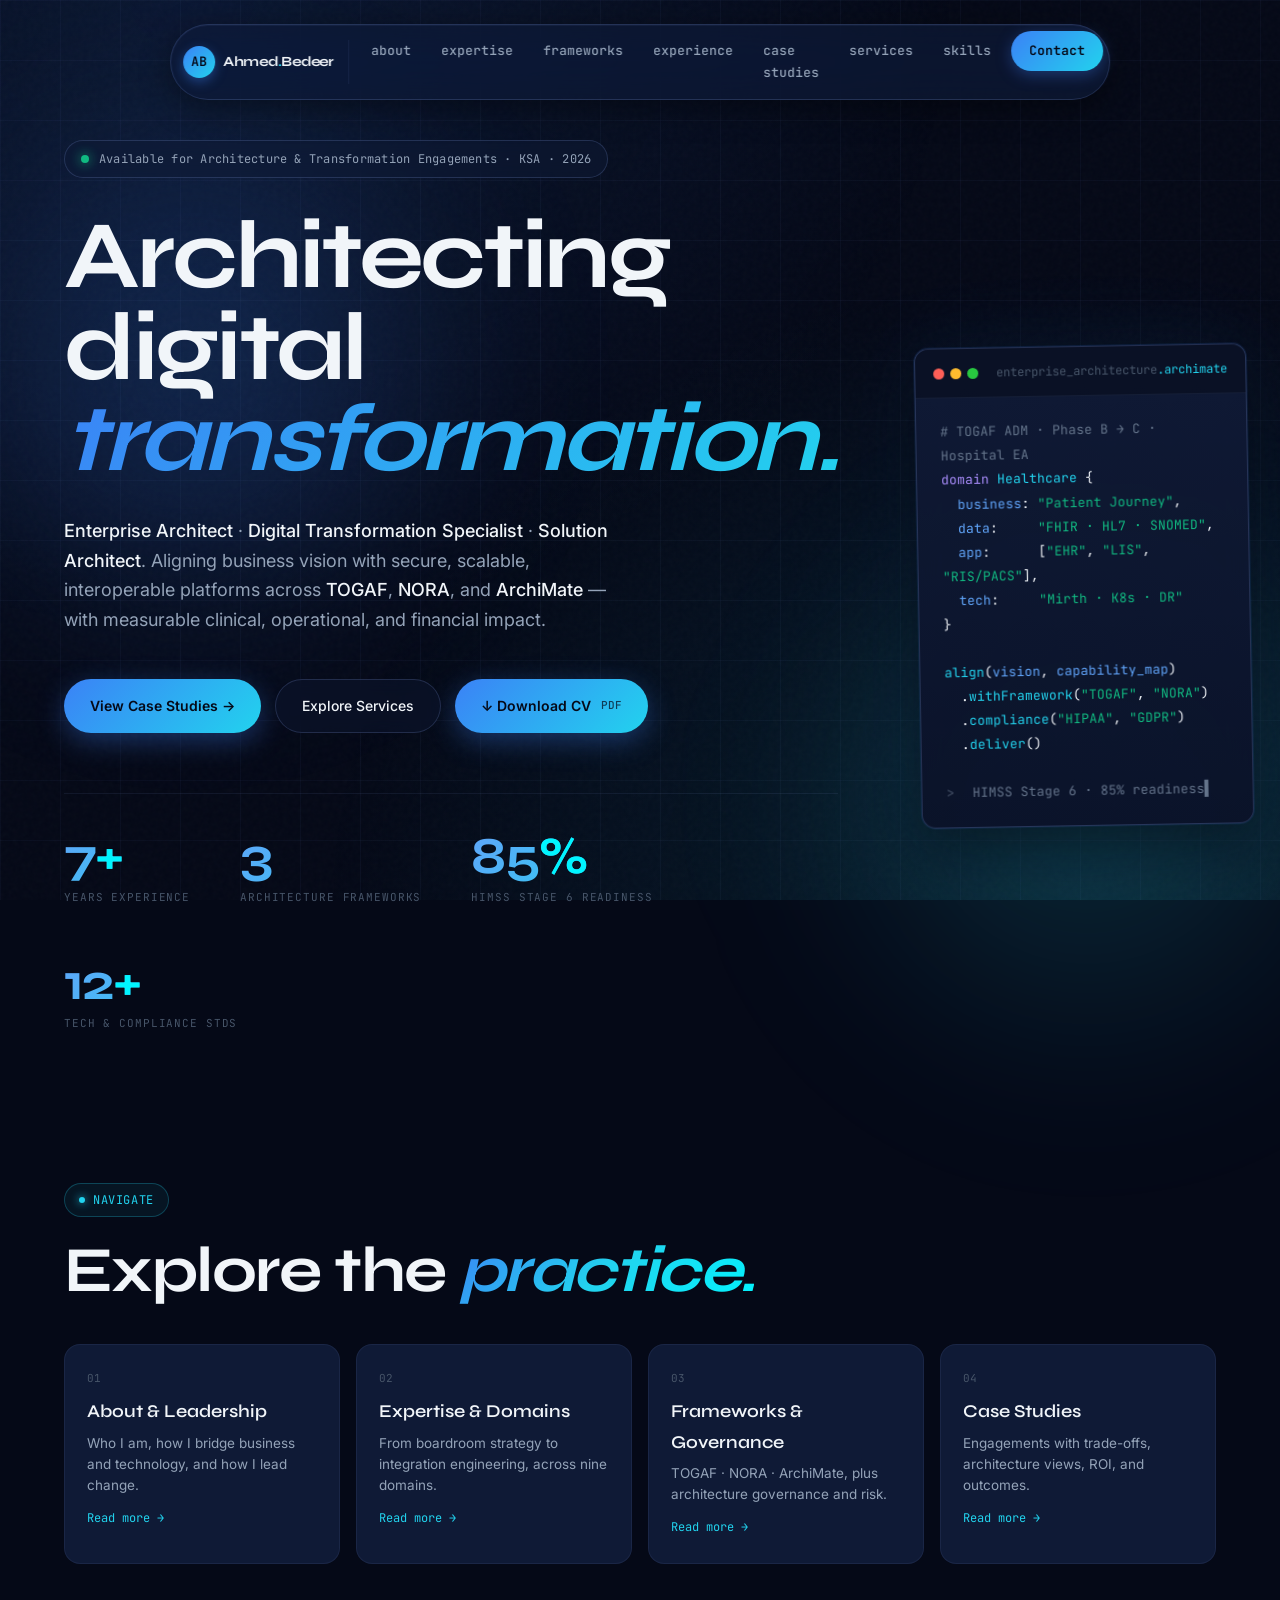
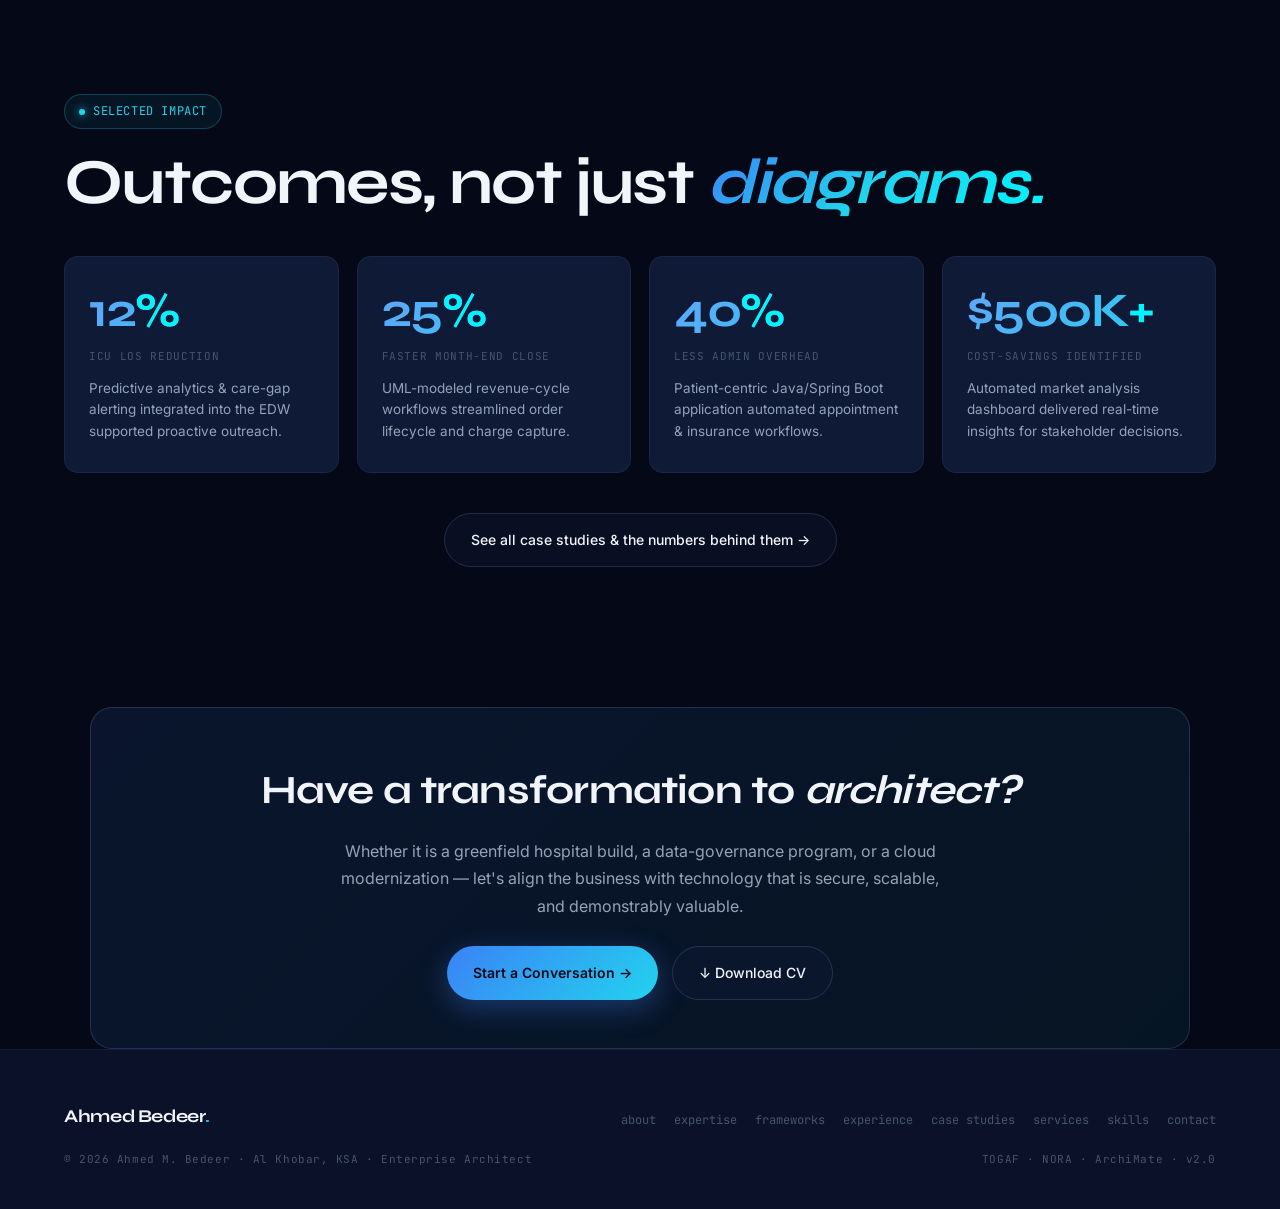
==== commit 504d8e48: "Add files via upload" ====
--- a/index.html
+++ b/index.html
@@ -5,1303 +5,42 @@
 <meta name="viewport" content="width=device-width, initial-scale=1.0" />
 <title>Ahmed M. Bedeer — Enterprise Architect &amp; Digital Transformation Leader</title>
 <meta name="description" content="Enterprise Architecture & Digital Transformation Specialist · TOGAF · NORA · ArchiMate · HIMSS · 7+ years across healthcare and technology programs in KSA." />
-
 <link rel="preconnect" href="https://fonts.googleapis.com" />
 <link rel="preconnect" href="https://fonts.gstatic.com" crossorigin />
 <link href="https://fonts.googleapis.com/css2?family=Syne:wght@400;500;600;700;800&family=Inter:wght@300;400;500;600;700&family=JetBrains+Mono:wght@400;500;600&display=swap" rel="stylesheet" />
-
-<style>
-  :root {
-    --bg: #050917;
-    --bg-2: #0A1128;
-    --surface: #0F1A36;
-    --surface-2: #14213D;
-    --surface-3: #182B52;
-    --line: rgba(148, 175, 255, 0.08);
-    --line-strong: rgba(148, 175, 255, 0.18);
-    --ink: #F1F5F9;
-    --ink-2: #94A3B8;
-    --ink-3: #475569;
-    --blue: #3B82F6;
-    --blue-light: #60A5FA;
-    --cyan: #22D3EE;
-    --electric: #00F5FF;
-    --purple: #A78BFA;
-    --indigo: #6366F1;
-    --green: #10B981;
-    --red: #F43F5E;
-    --amber: #FBBF24;
-    --orange: #FB923C;
-    --display: 'Syne', sans-serif;
-    --sans: 'Inter', -apple-system, sans-serif;
-    --mono: 'JetBrains Mono', 'SF Mono', monospace;
-  }
-
-  * { margin: 0; padding: 0; box-sizing: border-box; }
-  html { scroll-behavior: smooth; }
-  body {
-    background: var(--bg);
-    color: var(--ink);
-    font-family: var(--sans);
-    font-size: 16px;
-    line-height: 1.7;
-    overflow-x: hidden;
-    -webkit-font-smoothing: antialiased;
-    -moz-osx-font-smoothing: grayscale;
-  }
-
-  /* Background mesh: subtle grid + blue gradient washes */
-  body::before {
-    content: '';
-    position: fixed;
-    inset: 0;
-    pointer-events: none;
-    z-index: 0;
-    background-image:
-      radial-gradient(ellipse at 15% 0%, rgba(59, 130, 246, 0.12), transparent 50%),
-      radial-gradient(ellipse at 85% 100%, rgba(34, 211, 238, 0.10), transparent 50%),
-      linear-gradient(rgba(148, 175, 255, 0.04) 1px, transparent 1px),
-      linear-gradient(90deg, rgba(148, 175, 255, 0.04) 1px, transparent 1px);
-    background-size: 100% 100%, 100% 100%, 60px 60px, 60px 60px;
-  }
-
-  /* Noise overlay for texture */
-  body::after {
-    content: '';
-    position: fixed;
-    inset: 0;
-    pointer-events: none;
-    z-index: 1;
-    opacity: 0.025;
-    background-image: url("data:image/svg+xml,%3Csvg viewBox='0 0 200 200' xmlns='http://www.w3.org/2000/svg'%3E%3Cfilter id='n'%3E%3CfeTurbulence type='fractalNoise' baseFrequency='0.9' numOctaves='3' stitchTiles='stitch'/%3E%3C/filter%3E%3Crect width='100%25' height='100%25' filter='url(%23n)'/%3E%3C/svg%3E");
-  }
-
-  ::selection { background: var(--blue); color: var(--bg); }
-
-  a { color: inherit; text-decoration: none; }
-  img { max-width: 100%; display: block; }
-
-  /* ── NAV ── */
-  nav {
-    position: fixed;
-    top: 24px;
-    left: 50%;
-    transform: translateX(-50%);
-    z-index: 100;
-    display: inline-flex;
-    align-items: center;
-    gap: 4px;
-    padding: 6px;
-    background: rgba(15, 26, 54, 0.7);
-    backdrop-filter: blur(20px) saturate(160%);
-    -webkit-backdrop-filter: blur(20px) saturate(160%);
-    border: 1px solid var(--line-strong);
-    border-radius: 999px;
-    box-shadow: 0 8px 32px rgba(0, 0, 0, 0.4), inset 0 1px 0 rgba(148, 175, 255, 0.06);
-  }
-  .nav-logo {
-    display: inline-flex;
-    align-items: center;
-    gap: 8px;
-    padding: 6px 14px 6px 6px;
-    border-right: 1px solid var(--line);
-    margin-right: 4px;
-  }
-  .nav-avatar {
-    width: 32px;
-    height: 32px;
-    border-radius: 50%;
-    background: linear-gradient(135deg, var(--blue), var(--cyan));
-    display: flex;
-    align-items: center;
-    justify-content: center;
-    font-family: var(--mono);
-    font-weight: 600;
-    color: var(--bg);
-    font-size: 13px;
-    box-shadow: 0 4px 12px rgba(59, 130, 246, 0.4);
-  }
-  .nav-logo-text {
-    font-family: var(--display);
-    font-weight: 700;
-    font-size: 14px;
-    letter-spacing: -0.02em;
-  }
-  .nav-logo-text span { color: var(--cyan); }
-  .nav-links { display: inline-flex; gap: 2px; list-style: none; }
-  .nav-links a {
-    display: inline-flex;
-    align-items: center;
-    padding: 9px 14px;
-    border-radius: 999px;
-    color: var(--ink-2);
-    font-size: 13px;
-    font-weight: 500;
-    transition: background 0.25s, color 0.25s;
-    font-family: var(--mono);
-  }
-  .nav-links a:hover { background: rgba(59, 130, 246, 0.1); color: var(--ink); }
-  .nav-cta {
-    margin-left: 4px;
-    background: linear-gradient(135deg, var(--blue), var(--cyan)) !important;
-    color: var(--bg) !important;
-    font-weight: 600 !important;
-    padding: 9px 18px !important;
-    box-shadow: 0 4px 16px rgba(59, 130, 246, 0.35);
-    transition: transform 0.25s, box-shadow 0.25s !important;
-  }
-  .nav-cta:hover {
-    transform: translateY(-1px);
-    box-shadow: 0 6px 20px rgba(59, 130, 246, 0.55);
-  }
-  @media (max-width: 1100px) {
-    .nav-logo-text { display: none; }
-    .nav-logo { padding: 6px; border-right: none; margin-right: 0; }
-    .nav-links a { padding: 9px 10px; font-size: 12px; }
-  }
-  @media (max-width: 760px) {
-    .nav-links li:nth-child(n+5) { display: none; }
-  }
-  @media (max-width: 540px) {
-    .nav-links li:nth-child(n+4) { display: none; }
-  }
-
-  /* ── SECTION COMMONS ── */
-  section { padding: 120px 5% 100px; position: relative; z-index: 2; }
-  @media (max-width: 768px) { section { padding: 80px 5% 60px; } }
-
-  .section-tag {
-    display: inline-flex;
-    align-items: center;
-    gap: 8px;
-    font-family: var(--mono);
-    font-size: 12px;
-    color: var(--cyan);
-    letter-spacing: 0.05em;
-    text-transform: uppercase;
-    margin-bottom: 20px;
-    padding: 6px 14px;
-    border: 1px solid rgba(34, 211, 238, 0.25);
-    border-radius: 100px;
-    background: rgba(34, 211, 238, 0.06);
-  }
-  .section-tag::before {
-    content: '';
-    width: 6px; height: 6px;
-    background: var(--cyan);
-    border-radius: 50%;
-    box-shadow: 0 0 8px var(--cyan);
-  }
-  section h2 {
-    font-family: var(--display);
-    font-weight: 700;
-    font-size: clamp(36px, 5vw, 64px);
-    line-height: 1.05;
-    letter-spacing: -0.025em;
-    margin-bottom: 16px;
-  }
-  section h2 em {
-    font-style: italic;
-    background: linear-gradient(135deg, var(--blue), var(--cyan), var(--electric));
-    -webkit-background-clip: text;
-    background-clip: text;
-    -webkit-text-fill-color: transparent;
-  }
-  .section-desc {
-    font-size: 17px;
-    color: var(--ink-2);
-    max-width: 720px;
-    margin-bottom: 60px;
-    line-height: 1.6;
-  }
-
-  /* ── HERO ── */
-  #hero {
-    min-height: 100vh;
-    padding: 140px 5% 80px;
-    display: flex;
-    flex-direction: column;
-    justify-content: center;
-    position: relative;
-  }
-  .hero-bg-blob {
-    position: absolute;
-    border-radius: 50%;
-    filter: blur(80px);
-    pointer-events: none;
-    z-index: 0;
-  }
-  .blob-1 {
-    top: 5%; left: -10%;
-    width: 50vw; height: 50vw;
-    background: radial-gradient(circle, rgba(59, 130, 246, 0.25), transparent 70%);
-  }
-  .blob-2 {
-    bottom: 0; right: -10%;
-    width: 50vw; height: 50vw;
-    background: radial-gradient(circle, rgba(34, 211, 238, 0.18), transparent 70%);
-  }
-  .hero-grid {
-    display: grid;
-    grid-template-columns: 1.3fr 1fr;
-    gap: 80px;
-    align-items: center;
-    position: relative;
-    z-index: 2;
-    max-width: 1400px;
-    margin: 0 auto;
-    width: 100%;
-  }
-  @media (max-width: 1024px) { .hero-grid { grid-template-columns: 1fr; gap: 60px; } }
-
-  .hero-badge {
-    display: inline-flex;
-    align-items: center;
-    gap: 10px;
-    padding: 8px 16px;
-    border: 1px solid var(--line-strong);
-    background: rgba(15, 26, 54, 0.5);
-    border-radius: 100px;
-    font-family: var(--mono);
-    font-size: 12px;
-    color: var(--ink-2);
-    letter-spacing: 0.02em;
-    margin-bottom: 32px;
-    backdrop-filter: blur(8px);
-  }
-  .hero-badge::before {
-    content: '';
-    width: 8px; height: 8px;
-    background: var(--green);
-    border-radius: 50%;
-    box-shadow: 0 0 12px var(--green);
-    animation: pulse 2s infinite;
-  }
-  @keyframes pulse { 0%, 100% { opacity: 1; } 50% { opacity: 0.5; } }
-
-  #hero h1 {
-    font-family: var(--display);
-    font-weight: 700;
-    font-size: clamp(44px, 7.5vw, 96px);
-    line-height: 0.95;
-    letter-spacing: -0.035em;
-    margin-bottom: 32px;
-  }
-  #hero h1 em {
-    font-style: italic;
-    background: linear-gradient(135deg, var(--blue), var(--cyan));
-    -webkit-background-clip: text;
-    background-clip: text;
-    -webkit-text-fill-color: transparent;
-  }
-  .hero-sub {
-    font-size: 18px;
-    line-height: 1.65;
-    color: var(--ink-2);
-    max-width: 580px;
-    margin-bottom: 44px;
-  }
-  .hero-sub strong { color: var(--ink); font-weight: 500; }
-
-  .hero-actions { display: flex; gap: 14px; flex-wrap: wrap; margin-bottom: 60px; }
-  .btn-primary {
-    display: inline-flex;
-    align-items: center;
-    gap: 10px;
-    padding: 14px 26px;
-    border-radius: 100px;
-    background: linear-gradient(135deg, var(--blue), var(--cyan));
-    color: var(--bg);
-    font-weight: 600;
-    font-size: 14px;
-    transition: transform 0.25s, box-shadow 0.25s;
-    box-shadow: 0 8px 28px rgba(59, 130, 246, 0.35);
-  }
-  .btn-primary:hover {
-    transform: translateY(-2px);
-    box-shadow: 0 12px 36px rgba(59, 130, 246, 0.55);
-  }
-  .btn-ghost {
-    display: inline-flex;
-    align-items: center;
-    gap: 10px;
-    padding: 14px 26px;
-    border-radius: 100px;
-    color: var(--ink);
-    font-weight: 500;
-    font-size: 14px;
-    border: 1px solid var(--line-strong);
-    background: rgba(15, 26, 54, 0.4);
-    backdrop-filter: blur(8px);
-    transition: border-color 0.25s, background 0.25s;
-  }
-  .btn-ghost:hover { border-color: var(--cyan); background: rgba(34, 211, 238, 0.08); }
-
-  .hero-stats {
-    display: flex;
-    gap: 50px;
-    flex-wrap: wrap;
-    padding-top: 36px;
-    border-top: 1px solid var(--line);
-  }
-  .hero-stat-num {
-    font-family: var(--display);
-    font-weight: 700;
-    font-size: clamp(32px, 4.5vw, 52px);
-    line-height: 1;
-    letter-spacing: -0.03em;
-    background: linear-gradient(135deg, var(--blue-light), var(--cyan));
-    -webkit-background-clip: text;
-    background-clip: text;
-    -webkit-text-fill-color: transparent;
-    margin-bottom: 6px;
-  }
-  .hero-stat-num span { color: var(--electric); -webkit-text-fill-color: var(--electric); }
-  .hero-stat-label {
-    font-family: var(--mono);
-    font-size: 11px;
-    text-transform: uppercase;
-    letter-spacing: 0.08em;
-    color: var(--ink-3);
-  }
-
-  /* Code window in hero */
-  .code-window {
-    background: linear-gradient(180deg, rgba(15, 26, 54, 0.95), rgba(10, 17, 40, 0.95));
-    border: 1px solid var(--line-strong);
-    border-radius: 14px;
-    overflow: hidden;
-    box-shadow: 0 20px 60px rgba(0, 0, 0, 0.5), 0 0 0 1px rgba(59, 130, 246, 0.15), 0 0 80px rgba(59, 130, 246, 0.1);
-    backdrop-filter: blur(12px);
-    transform: rotate(-1deg);
-    transition: transform 0.5s ease;
-  }
-  .code-window:hover { transform: rotate(0deg) translateY(-4px); }
-  .code-header {
-    display: flex;
-    align-items: center;
-    gap: 8px;
-    padding: 14px 18px;
-    border-bottom: 1px solid var(--line);
-    background: rgba(5, 9, 23, 0.5);
-  }
-  .code-dots { display: flex; gap: 6px; }
-  .code-dots span { width: 11px; height: 11px; border-radius: 50%; }
-  .code-dots span:nth-child(1) { background: #FF5F57; }
-  .code-dots span:nth-child(2) { background: #FFBD2E; }
-  .code-dots span:nth-child(3) { background: #28C840; }
-  .code-filename {
-    margin-left: 10px;
-    font-family: var(--mono);
-    font-size: 12px;
-    color: var(--ink-3);
-  }
-  .code-filename .ext { color: var(--cyan); }
-  .code-body {
-    padding: 22px 24px;
-    font-family: var(--mono);
-    font-size: 13px;
-    line-height: 1.85;
-  }
-  .code-comment { color: #64748B; }
-  .code-keyword { color: var(--purple); }
-  .code-fn { color: var(--cyan); }
-  .code-string { color: var(--green); }
-  .code-num { color: var(--amber); }
-  .code-var { color: var(--blue-light); }
-  .code-tag { color: var(--red); }
-  .code-attr { color: var(--amber); }
-  .code-prompt { color: var(--ink-3); user-select: none; margin-right: 10px; }
-
-  /* ── ABOUT ── */
-  .about-grid {
-    display: grid;
-    grid-template-columns: 1fr 1.6fr;
-    gap: 80px;
-    align-items: start;
-    max-width: 1300px;
-    margin: 0 auto;
-  }
-  @media (max-width: 1024px) { .about-grid { grid-template-columns: 1fr; gap: 50px; } }
-
-  .about-card {
-    background: linear-gradient(180deg, var(--surface), var(--surface-2));
-    border: 1px solid var(--line-strong);
-    border-radius: 18px;
-    padding: 40px 32px;
-    text-align: center;
-    position: relative;
-    overflow: hidden;
-  }
-  .about-card::before {
-    content: '';
-    position: absolute;
-    inset: 0;
-    background: radial-gradient(circle at 50% 0%, rgba(59, 130, 246, 0.25), transparent 60%);
-    pointer-events: none;
-  }
-  .about-avatar {
-    width: 110px;
-    height: 110px;
-    margin: 0 auto 24px;
-    border-radius: 50%;
-    background: linear-gradient(135deg, var(--blue), var(--cyan));
-    display: flex;
-    align-items: center;
-    justify-content: center;
-    font-family: var(--display);
-    font-weight: 700;
-    font-size: 38px;
-    color: var(--bg);
-    box-shadow: 0 12px 32px rgba(59, 130, 246, 0.45);
-    position: relative;
-    letter-spacing: -0.02em;
-  }
-  .about-card-name {
-    font-family: var(--display);
-    font-weight: 700;
-    font-size: 22px;
-    line-height: 1.2;
-    letter-spacing: -0.02em;
-    margin-bottom: 8px;
-    position: relative;
-  }
-  .about-card-role {
-    font-family: var(--mono);
-    font-size: 12px;
-    color: var(--cyan);
-    margin-bottom: 24px;
-    letter-spacing: 0.02em;
-    position: relative;
-  }
-  .about-card-tags {
-    display: flex;
-    gap: 8px;
-    flex-wrap: wrap;
-    justify-content: center;
-    position: relative;
-  }
-  .tag {
-    font-family: var(--mono);
-    font-size: 11px;
-    padding: 6px 12px;
-    border: 1px solid var(--line-strong);
-    border-radius: 100px;
-    color: var(--ink-2);
-    background: rgba(255, 255, 255, 0.02);
-  }
-  .tag.blue { color: var(--blue-light); border-color: rgba(96, 165, 250, 0.3); background: rgba(59, 130, 246, 0.08); }
-  .tag.cyan { color: var(--cyan); border-color: rgba(34, 211, 238, 0.3); background: rgba(34, 211, 238, 0.08); }
-  .tag.purple { color: var(--purple); border-color: rgba(167, 139, 250, 0.3); background: rgba(167, 139, 250, 0.08); }
-  .tag.green { color: var(--green); border-color: rgba(16, 185, 129, 0.3); background: rgba(16, 185, 129, 0.08); }
-
-  .about-text p {
-    color: var(--ink-2);
-    margin-bottom: 20px;
-    font-size: 16px;
-    line-height: 1.75;
-  }
-  .about-text p strong { color: var(--ink); font-weight: 500; }
-  .about-text p em { color: var(--cyan); font-style: normal; font-weight: 500; }
-
-  .about-meta {
-    margin-top: 28px;
-    padding-top: 24px;
-    border-top: 1px solid var(--line);
-    display: grid;
-    grid-template-columns: repeat(2, 1fr);
-    gap: 18px 24px;
-  }
-  .meta-item .meta-label {
-    font-family: var(--mono);
-    font-size: 10px;
-    text-transform: uppercase;
-    letter-spacing: 0.1em;
-    color: var(--ink-3);
-    margin-bottom: 4px;
-  }
-  .meta-item .meta-value {
-    font-size: 14px;
-    color: var(--ink);
-    font-weight: 500;
-  }
-
-  /* ── EXPERTISE ── */
-  .expertise-grid {
-    display: grid;
-    grid-template-columns: repeat(3, 1fr);
-    gap: 20px;
-    max-width: 1300px;
-    margin: 0 auto;
-  }
-  @media (max-width: 900px) { .expertise-grid { grid-template-columns: 1fr 1fr; } }
-  @media (max-width: 600px) { .expertise-grid { grid-template-columns: 1fr; } }
-
-  .expertise-card {
-    background: var(--surface);
-    border: 1px solid var(--line);
-    border-radius: 14px;
-    padding: 28px;
-    transition: transform 0.3s, border-color 0.3s, background 0.3s;
-    position: relative;
-    overflow: hidden;
-  }
-  .expertise-card::before {
-    content: '';
-    position: absolute;
-    top: 0; left: 0; right: 0;
-    height: 1px;
-    background: linear-gradient(90deg, transparent, var(--cyan), transparent);
-    opacity: 0;
-    transition: opacity 0.4s;
-  }
-  .expertise-card:hover {
-    transform: translateY(-4px);
-    border-color: var(--line-strong);
-    background: var(--surface-2);
-  }
-  .expertise-card:hover::before { opacity: 1; }
-  .expertise-icon {
-    width: 44px;
-    height: 44px;
-    border-radius: 10px;
-    background: linear-gradient(135deg, rgba(59, 130, 246, 0.18), rgba(34, 211, 238, 0.12));
-    border: 1px solid rgba(34, 211, 238, 0.2);
-    display: flex;
-    align-items: center;
-    justify-content: center;
-    margin-bottom: 18px;
-    font-family: var(--mono);
-    font-weight: 600;
-    font-size: 18px;
-    color: var(--cyan);
-  }
-  .expertise-card h3 {
-    font-family: var(--display);
-    font-weight: 600;
-    font-size: 19px;
-    line-height: 1.3;
-    letter-spacing: -0.02em;
-    margin-bottom: 10px;
-  }
-  .expertise-card p {
-    font-size: 14px;
-    color: var(--ink-2);
-    line-height: 1.65;
-    margin-bottom: 18px;
-  }
-  .expertise-card .tools {
-    font-family: var(--mono);
-    font-size: 11px;
-    color: var(--ink-3);
-    padding-top: 14px;
-    border-top: 1px solid var(--line);
-  }
-  .expertise-card .tools span { color: var(--cyan); margin-right: 6px; }
-
-  /* ── FRAMEWORKS ── */
-  #frameworks {
-    background: linear-gradient(180deg, transparent, rgba(34, 211, 238, 0.03), transparent);
-  }
-  .frameworks-wrap { max-width: 1300px; margin: 0 auto; }
-  .frameworks-grid {
-    display: grid;
-    grid-template-columns: repeat(3, 1fr);
-    gap: 24px;
-    margin-top: 16px;
-  }
-  @media (max-width: 900px) { .frameworks-grid { grid-template-columns: 1fr; } }
-
-  .framework-card {
-    position: relative;
-    background: linear-gradient(180deg, var(--surface), var(--surface-2));
-    border: 1px solid var(--line-strong);
-    border-radius: 18px;
-    padding: 36px 30px;
-    overflow: hidden;
-    transition: transform 0.35s, border-color 0.35s;
-  }
-  .framework-card:hover { transform: translateY(-6px); border-color: var(--cyan); }
-  .framework-card::after {
-    content: '';
-    position: absolute;
-    inset: 0;
-    background: radial-gradient(circle at 100% 0%, rgba(34, 211, 238, 0.10), transparent 60%);
-    pointer-events: none;
-  }
-  .framework-mono {
-    font-family: var(--mono);
-    font-size: 10px;
-    letter-spacing: 0.12em;
-    color: var(--ink-3);
-    text-transform: uppercase;
-    margin-bottom: 14px;
-  }
-  .framework-name {
-    font-family: var(--display);
-    font-weight: 700;
-    font-size: 36px;
-    line-height: 1.05;
-    letter-spacing: -0.025em;
-    margin-bottom: 14px;
-    background: linear-gradient(135deg, var(--blue-light), var(--cyan));
-    -webkit-background-clip: text;
-    background-clip: text;
-    -webkit-text-fill-color: transparent;
-  }
-  .framework-card.purple .framework-name {
-    background: linear-gradient(135deg, var(--purple), var(--electric));
-    -webkit-background-clip: text;
-    background-clip: text;
-    -webkit-text-fill-color: transparent;
-  }
-  .framework-card.amber .framework-name {
-    background: linear-gradient(135deg, var(--amber), var(--orange));
-    -webkit-background-clip: text;
-    background-clip: text;
-    -webkit-text-fill-color: transparent;
-  }
-  .framework-tagline {
-    font-size: 14px;
-    color: var(--ink);
-    font-weight: 500;
-    margin-bottom: 18px;
-    line-height: 1.5;
-  }
-  .framework-desc {
-    font-size: 14px;
-    color: var(--ink-2);
-    line-height: 1.7;
-    margin-bottom: 22px;
-    position: relative;
-  }
-  .framework-list {
-    list-style: none;
-    border-top: 1px solid var(--line);
-    padding-top: 18px;
-    position: relative;
-  }
-  .framework-list li {
-    font-family: var(--mono);
-    font-size: 12px;
-    color: var(--ink-2);
-    padding: 5px 0;
-    display: flex;
-    align-items: center;
-    gap: 10px;
-  }
-  .framework-list li::before {
-    content: '▸';
-    color: var(--cyan);
-    font-size: 10px;
-  }
-
-  /* ── EXPERIENCE TIMELINE ── */
-  .experience-wrap { max-width: 1100px; margin: 0 auto; position: relative; }
-  .timeline { position: relative; padding-left: 40px; }
-  .timeline::before {
-    content: '';
-    position: absolute;
-    left: 14px; top: 8px; bottom: 8px;
-    width: 2px;
-    background: linear-gradient(180deg, var(--cyan), var(--blue), transparent);
-    opacity: 0.4;
-  }
-  .timeline-item {
-    position: relative;
-    padding-bottom: 44px;
-  }
-  .timeline-item:last-child { padding-bottom: 0; }
-  .timeline-dot {
-    position: absolute;
-    left: -34px;
-    top: 6px;
-    width: 18px; height: 18px;
-    border-radius: 50%;
-    background: var(--bg);
-    border: 2px solid var(--cyan);
-    box-shadow: 0 0 0 4px rgba(34, 211, 238, 0.12), 0 0 20px rgba(34, 211, 238, 0.4);
-  }
-  .timeline-dot.current { background: var(--cyan); animation: pulse 2.4s infinite; }
-  .timeline-meta {
-    font-family: var(--mono);
-    font-size: 11px;
-    color: var(--cyan);
-    text-transform: uppercase;
-    letter-spacing: 0.08em;
-    margin-bottom: 8px;
-    display: inline-flex;
-    align-items: center;
-    gap: 10px;
-  }
-  .timeline-meta .timeline-pill {
-    padding: 3px 10px;
-    border: 1px solid rgba(34, 211, 238, 0.25);
-    background: rgba(34, 211, 238, 0.06);
-    border-radius: 100px;
-    font-size: 10px;
-  }
-  .timeline-role {
-    font-family: var(--display);
-    font-weight: 700;
-    font-size: 24px;
-    line-height: 1.2;
-    letter-spacing: -0.02em;
-    margin-bottom: 6px;
-  }
-  .timeline-org {
-    font-size: 14px;
-    color: var(--ink-2);
-    margin-bottom: 18px;
-  }
-  .timeline-org strong { color: var(--blue-light); font-weight: 500; }
-  .timeline-points {
-    list-style: none;
-    display: grid;
-    gap: 10px;
-  }
-  .timeline-points li {
-    font-size: 14.5px;
-    color: var(--ink-2);
-    line-height: 1.65;
-    padding-left: 22px;
-    position: relative;
-  }
-  .timeline-points li::before {
-    content: '';
-    position: absolute;
-    left: 0; top: 11px;
-    width: 12px; height: 1px;
-    background: var(--cyan);
-    opacity: 0.6;
-  }
-  .timeline-points li strong { color: var(--ink); font-weight: 500; }
-  .timeline-points li em { color: var(--cyan); font-style: normal; font-weight: 500; }
-
-  /* ── IMPACT ── */
-  .impact-grid {
-    display: grid;
-    grid-template-columns: repeat(4, 1fr);
-    gap: 18px;
-    max-width: 1300px;
-    margin: 0 auto 40px;
-  }
-  @media (max-width: 900px) { .impact-grid { grid-template-columns: 1fr 1fr; } }
-  @media (max-width: 540px) { .impact-grid { grid-template-columns: 1fr; } }
-
-  .impact-card {
-    padding: 30px 24px;
-    background: var(--surface);
-    border: 1px solid var(--line);
-    border-radius: 14px;
-    transition: transform 0.25s, border-color 0.25s;
-  }
-  .impact-card:hover { transform: translateY(-3px); border-color: var(--line-strong); }
-  .impact-num {
-    font-family: var(--display);
-    font-weight: 700;
-    font-size: 48px;
-    line-height: 1;
-    letter-spacing: -0.03em;
-    background: linear-gradient(135deg, var(--blue-light), var(--cyan));
-    -webkit-background-clip: text;
-    background-clip: text;
-    -webkit-text-fill-color: transparent;
-    margin-bottom: 12px;
-  }
-  .impact-num span { color: var(--electric); -webkit-text-fill-color: var(--electric); }
-  .impact-label {
-    font-family: var(--mono);
-    font-size: 11px;
-    text-transform: uppercase;
-    letter-spacing: 0.06em;
-    color: var(--ink-3);
-    margin-bottom: 12px;
-  }
-  .impact-desc {
-    font-size: 13.5px;
-    color: var(--ink-2);
-    line-height: 1.6;
-  }
-
-  .case-grid {
-    display: grid;
-    grid-template-columns: 1fr 1fr;
-    gap: 22px;
-    max-width: 1300px;
-    margin: 0 auto;
-  }
-  @media (max-width: 900px) { .case-grid { grid-template-columns: 1fr; } }
-
-  .case-card {
-    background: linear-gradient(180deg, var(--surface), var(--surface-2));
-    border: 1px solid var(--line-strong);
-    border-radius: 16px;
-    padding: 32px;
-    transition: transform 0.3s, border-color 0.3s;
-    position: relative;
-    overflow: hidden;
-  }
-  .case-card:hover { transform: translateY(-4px); border-color: var(--cyan); }
-  .case-num {
-    font-family: var(--mono);
-    font-size: 11px;
-    color: var(--cyan);
-    letter-spacing: 0.08em;
-    margin-bottom: 14px;
-    text-transform: uppercase;
-  }
-  .case-card h3 {
-    font-family: var(--display);
-    font-weight: 700;
-    font-size: 22px;
-    line-height: 1.25;
-    letter-spacing: -0.02em;
-    margin-bottom: 14px;
-  }
-  .case-card p {
-    font-size: 14px;
-    color: var(--ink-2);
-    line-height: 1.7;
-    margin-bottom: 18px;
-  }
-  .case-tech {
-    display: flex;
-    flex-wrap: wrap;
-    gap: 6px;
-    margin-bottom: 18px;
-  }
-  .case-tech .tag {
-    font-size: 10.5px;
-    padding: 4px 10px;
-  }
-  .case-outcome {
-    padding: 14px 16px;
-    border-radius: 10px;
-    background: rgba(34, 211, 238, 0.06);
-    border: 1px solid rgba(34, 211, 238, 0.2);
-    font-size: 13px;
-    color: var(--ink);
-    line-height: 1.55;
-  }
-  .case-outcome strong {
-    display: block;
-    font-family: var(--mono);
-    font-size: 10px;
-    text-transform: uppercase;
-    letter-spacing: 0.1em;
-    color: var(--cyan);
-    font-weight: 600;
-    margin-bottom: 4px;
-  }
-
-  /* ── SERVICES ── */
-  .services-grid {
-    display: grid;
-    grid-template-columns: repeat(3, 1fr);
-    gap: 22px;
-    max-width: 1300px;
-    margin: 0 auto;
-  }
-  @media (max-width: 900px) { .services-grid { grid-template-columns: 1fr; } }
-
-  .service-card {
-    background: linear-gradient(180deg, var(--surface), var(--surface-2));
-    border: 1px solid var(--line);
-    border-radius: 16px;
-    padding: 36px 30px;
-    position: relative;
-    overflow: hidden;
-    transition: transform 0.3s, border-color 0.3s;
-  }
-  .service-card:hover { transform: translateY(-4px); border-color: var(--line-strong); }
-  .service-card.featured {
-    border-color: rgba(34, 211, 238, 0.35);
-    background: linear-gradient(180deg, rgba(34, 211, 238, 0.08), var(--surface-2));
-  }
-  .service-card.featured::after {
-    content: '';
-    position: absolute;
-    inset: 0;
-    background: radial-gradient(ellipse at 50% 0%, rgba(34, 211, 238, 0.18), transparent 60%);
-    pointer-events: none;
-  }
-  .service-pill {
-    display: inline-block;
-    font-family: var(--mono);
-    font-size: 10px;
-    letter-spacing: 0.1em;
-    color: var(--cyan);
-    text-transform: uppercase;
-    padding: 4px 10px;
-    border: 1px solid rgba(34, 211, 238, 0.3);
-    background: rgba(34, 211, 238, 0.05);
-    border-radius: 100px;
-    margin-bottom: 18px;
-    position: relative;
-  }
-  .service-card h3 {
-    font-family: var(--display);
-    font-weight: 700;
-    font-size: 22px;
-    line-height: 1.25;
-    letter-spacing: -0.02em;
-    margin-bottom: 14px;
-    position: relative;
-  }
-  .service-card > p {
-    font-size: 14.5px;
-    color: var(--ink-2);
-    line-height: 1.7;
-    margin-bottom: 22px;
-    position: relative;
-  }
-  .service-list {
-    list-style: none;
-    position: relative;
-  }
-  .service-list li {
-    font-size: 13.5px;
-    color: var(--ink-2);
-    padding: 8px 0;
-    border-bottom: 1px dashed var(--line);
-    display: flex;
-    align-items: center;
-    gap: 10px;
-  }
-  .service-list li:last-child { border-bottom: none; }
-  .service-list li::before {
-    content: '◆';
-    color: var(--cyan);
-    font-size: 8px;
-  }
-
-  /* ── TECH STACK ── */
-  .stack-wrap { max-width: 1300px; margin: 0 auto; }
-  .stack-grid {
-    display: grid;
-    grid-template-columns: repeat(2, 1fr);
-    gap: 18px;
-  }
-  @media (max-width: 900px) { .stack-grid { grid-template-columns: 1fr; } }
-
-  .stack-row {
-    background: var(--surface);
-    border: 1px solid var(--line);
-    border-radius: 14px;
-    padding: 24px 26px;
-    display: grid;
-    grid-template-columns: 200px 1fr;
-    gap: 24px;
-    align-items: center;
-    transition: border-color 0.25s, background 0.25s;
-  }
-  .stack-row:hover { border-color: var(--line-strong); background: var(--surface-2); }
-  @media (max-width: 600px) { .stack-row { grid-template-columns: 1fr; gap: 12px; } }
-
-  .stack-label {
-    display: flex;
-    align-items: center;
-    gap: 12px;
-  }
-  .stack-icon {
-    width: 36px; height: 36px;
-    border-radius: 8px;
-    background: linear-gradient(135deg, rgba(59, 130, 246, 0.16), rgba(34, 211, 238, 0.10));
-    border: 1px solid rgba(34, 211, 238, 0.18);
-    display: flex;
-    align-items: center;
-    justify-content: center;
-    font-family: var(--mono);
-    font-weight: 600;
-    font-size: 14px;
-    color: var(--cyan);
-    flex-shrink: 0;
-  }
-  .stack-name {
-    font-family: var(--display);
-    font-weight: 600;
-    font-size: 16px;
-    letter-spacing: -0.01em;
-    color: var(--ink);
-    line-height: 1.2;
-  }
-  .stack-name small {
-    display: block;
-    font-family: var(--mono);
-    font-weight: 400;
-    font-size: 10px;
-    color: var(--ink-3);
-    text-transform: uppercase;
-    letter-spacing: 0.08em;
-    margin-top: 4px;
-  }
-  .stack-items {
-    display: flex;
-    flex-wrap: wrap;
-    gap: 6px;
-  }
-  .stack-items .tag { font-size: 11px; padding: 5px 11px; }
-
-  /* ── CERTIFICATIONS ── */
-  .cert-wrap { max-width: 1200px; margin: 0 auto; }
-  .cert-grid {
-    display: grid;
-    grid-template-columns: repeat(4, 1fr);
-    gap: 14px;
-  }
-  @media (max-width: 1000px) { .cert-grid { grid-template-columns: repeat(2, 1fr); } }
-  @media (max-width: 540px) { .cert-grid { grid-template-columns: 1fr; } }
-
-  .cert-card {
-    background: var(--surface);
-    border: 1px solid var(--line);
-    border-radius: 12px;
-    padding: 22px 20px;
-    transition: transform 0.25s, border-color 0.25s, background 0.25s;
-  }
-  .cert-card:hover {
-    transform: translateY(-3px);
-    border-color: var(--cyan);
-    background: var(--surface-2);
-  }
-  .cert-cat {
-    font-family: var(--mono);
-    font-size: 10px;
-    color: var(--cyan);
-    text-transform: uppercase;
-    letter-spacing: 0.08em;
-    margin-bottom: 8px;
-  }
-  .cert-name {
-    font-size: 14px;
-    font-weight: 500;
-    color: var(--ink);
-    line-height: 1.4;
-  }
-  .cert-issuer {
-    margin-top: 10px;
-    padding-top: 10px;
-    border-top: 1px solid var(--line);
-    font-family: var(--mono);
-    font-size: 10.5px;
-    color: var(--ink-3);
-    letter-spacing: 0.04em;
-  }
-
-  /* ── EDUCATION + LANGUAGES strip ── */
-  .edu-strip {
-    display: grid;
-    grid-template-columns: 1.5fr 1fr;
-    gap: 18px;
-    max-width: 1200px;
-    margin: 50px auto 0;
-  }
-  @media (max-width: 800px) { .edu-strip { grid-template-columns: 1fr; } }
-
-  .edu-card, .lang-card {
-    background: linear-gradient(180deg, var(--surface), var(--surface-2));
-    border: 1px solid var(--line-strong);
-    border-radius: 14px;
-    padding: 26px 28px;
-  }
-  .edu-card h4, .lang-card h4 {
-    font-family: var(--display);
-    font-weight: 700;
-    font-size: 18px;
-    letter-spacing: -0.015em;
-    margin-bottom: 14px;
-  }
-  .edu-meta {
-    font-family: var(--mono);
-    font-size: 11px;
-    color: var(--cyan);
-    text-transform: uppercase;
-    letter-spacing: 0.06em;
-    margin-bottom: 6px;
-  }
-  .edu-card p {
-    font-size: 14px;
-    color: var(--ink-2);
-    line-height: 1.65;
-  }
-  .lang-row {
-    display: flex;
-    justify-content: space-between;
-    align-items: center;
-    padding: 8px 0;
-    border-bottom: 1px dashed var(--line);
-    font-size: 14px;
-  }
-  .lang-row:last-child { border-bottom: none; }
-  .lang-row .lang-bar {
-    flex: 0 0 90px;
-    height: 4px;
-    background: rgba(148, 175, 255, 0.08);
-    border-radius: 100px;
-    overflow: hidden;
-    margin-left: 12px;
-  }
-  .lang-row .lang-bar i {
-    display: block;
-    height: 100%;
-    background: linear-gradient(90deg, var(--blue), var(--cyan));
-  }
-
-  /* ── DOMAINS ── */
-  .domains-wrap {
-    max-width: 1300px;
-    margin: 0 auto;
-  }
-  .domains-grid {
-    display: grid;
-    grid-template-columns: repeat(4, 1fr);
-    gap: 16px;
-  }
-  @media (max-width: 900px) { .domains-grid { grid-template-columns: 1fr 1fr; } }
-  @media (max-width: 540px) { .domains-grid { grid-template-columns: 1fr; } }
-
-  .domain-card {
-    background: var(--surface);
-    border: 1px solid var(--line);
-    border-radius: 12px;
-    padding: 22px 20px;
-    transition: transform 0.25s, border-color 0.25s, background 0.25s;
-    position: relative;
-    overflow: hidden;
-  }
-  .domain-card:hover { transform: translateY(-3px); border-color: var(--cyan); background: var(--surface-2); }
-  .domain-card .domain-icon {
-    width: 38px; height: 38px;
-    border-radius: 10px;
-    background: linear-gradient(135deg, rgba(59, 130, 246, 0.16), rgba(34, 211, 238, 0.10));
-    border: 1px solid rgba(34, 211, 238, 0.2);
-    display: flex;
-    align-items: center;
-    justify-content: center;
-    margin-bottom: 14px;
-    font-size: 18px;
-  }
-  .domain-card h4 {
-    font-family: var(--display);
-    font-weight: 600;
-    font-size: 16px;
-    letter-spacing: -0.015em;
-    margin-bottom: 6px;
-  }
-  .domain-card p {
-    font-size: 12.5px;
-    color: var(--ink-2);
-    line-height: 1.55;
-  }
-
-  /* ── CONTACT ── */
-  #contact {
-    text-align: center;
-    background: linear-gradient(180deg, transparent, rgba(34, 211, 238, 0.05), transparent);
-  }
-  .contact-wrap { max-width: 1000px; margin: 0 auto; }
-  .contact-cards {
-    display: grid;
-    grid-template-columns: repeat(auto-fit, minmax(180px, 1fr));
-    gap: 14px;
-    margin-top: 40px;
-  }
-  .contact-card {
-    display: flex;
-    flex-direction: column;
-    align-items: center;
-    gap: 10px;
-    padding: 24px 18px;
-    background: var(--surface);
-    border: 1px solid var(--line);
-    border-radius: 12px;
-    color: var(--ink);
-    font-size: 14px;
-    transition: transform 0.25s, border-color 0.25s, background 0.25s;
-  }
-  .contact-card:hover {
-    transform: translateY(-3px);
-    border-color: var(--cyan);
-    background: var(--surface-2);
-  }
-  .contact-icon {
-    font-size: 22px;
-  }
-  .contact-card .label {
-    font-family: var(--mono);
-    font-size: 10px;
-    color: var(--ink-3);
-    text-transform: uppercase;
-    letter-spacing: 0.1em;
-  }
-  .contact-card .value { font-weight: 500; font-size: 13px; word-break: break-word; }
-
-  /* ── FOOTER ── */
-  footer {
-    padding: 50px 5% 40px;
-    border-top: 1px solid var(--line);
-    display: flex;
-    justify-content: space-between;
-    align-items: center;
-    flex-wrap: wrap;
-    gap: 16px;
-    background: var(--bg-2);
-    position: relative;
-    z-index: 2;
-  }
-  .footer-logo {
-    font-family: var(--display);
-    font-weight: 700;
-    font-size: 18px;
-    letter-spacing: -0.02em;
-  }
-  .footer-logo span {
-    background: linear-gradient(135deg, var(--blue), var(--cyan));
-    -webkit-background-clip: text;
-    background-clip: text;
-    -webkit-text-fill-color: transparent;
-  }
-  footer p {
-    font-family: var(--mono);
-    font-size: 11px;
-    color: var(--ink-3);
-    letter-spacing: 0.05em;
-  }
-
-  /* ── REVEAL ── */
-  .reveal {
-    opacity: 0;
-    transform: translateY(28px);
-    transition: opacity 0.8s cubic-bezier(0.16, 1, 0.3, 1), transform 0.8s cubic-bezier(0.16, 1, 0.3, 1);
-  }
-  .reveal.visible { opacity: 1; transform: none; }
-
-  @keyframes blink { 0%, 100% { opacity: 1; } 50% { opacity: 0; } }
-  .blink { animation: blink 1s step-end infinite; }
-</style>
+<link rel="stylesheet" href="assets/styles.css" />
 </head>
 <body>
 
-<!-- ========== NAV ========== -->
 <nav>
-  <a href="#hero" class="nav-logo">
-    <div class="nav-avatar">AB</div>
-    <span class="nav-logo-text">Ahmed<span>.</span></span>
+  <a href="index.html" class="nav-logo">
+    <span class="nav-avatar">AB</span>
+    <span class="nav-logo-text">Ahmed<span>.</span>Bedeer</span>
   </a>
   <ul class="nav-links">
-    <li><a href="#about">about</a></li>
-    <li><a href="#expertise">expertise</a></li>
-    <li><a href="#frameworks">frameworks</a></li>
-    <li><a href="#experience">experience</a></li>
-    <li><a href="#impact">impact</a></li>
-    <li><a href="#services">services</a></li>
-    <li><a href="#stack">stack</a></li>
-    <li><a href="#contact" class="nav-cta">Contact</a></li>
+    <li><a href="about.html">about</a></li>
+    <li><a href="expertise.html">expertise</a></li>
+    <li><a href="frameworks.html">frameworks</a></li>
+    <li><a href="experience.html">experience</a></li>
+    <li><a href="case-studies.html">case studies</a></li>
+    <li><a href="services.html">services</a></li>
+    <li><a href="skills.html">skills</a></li>
+    <li><a href="contact.html" class="nav-cta">Contact</a></li>
   </ul>
+  <button class="nav-toggle" aria-label="Open menu" aria-expanded="false"><span></span></button>
 </nav>
 
-<!-- ========== HERO ========== -->
+<div class="mobile-drawer">
+  <a href="about.html">About</a>
+  <a href="expertise.html">Expertise</a>
+  <a href="frameworks.html">Frameworks</a>
+  <a href="experience.html">Experience</a>
+  <a href="case-studies.html">Case Studies</a>
+  <a href="services.html">Services</a>
+  <a href="skills.html">Skills</a>
+  <a href="contact.html" class="drawer-cta">Contact →</a>
+</div>
+
 <section id="hero">
   <div class="hero-bg-blob blob-1"></div>
   <div class="hero-bg-blob blob-2"></div>
@@ -1311,11 +50,12 @@
       <div class="hero-badge">Available for Architecture &amp; Transformation Engagements · KSA · 2026</div>
       <h1>Architecting<br>digital <em>transformation.</em></h1>
       <p class="hero-sub">
-        <strong>Enterprise Architect</strong> · <strong>Digital Transformation Specialist</strong> · <strong>Solution Architect</strong>. Aligning business vision with secure, scalable, interoperable platforms across <strong>TOGAF</strong>, <strong>NORA</strong>, and <strong>ArchiMate</strong> — with measurable clinical and operational impact.
+        <strong>Enterprise Architect</strong> · <strong>Digital Transformation Specialist</strong> · <strong>Solution Architect</strong>. Aligning business vision with secure, scalable, interoperable platforms across <strong>TOGAF</strong>, <strong>NORA</strong>, and <strong>ArchiMate</strong> — with measurable clinical, operational, and financial impact.
       </p>
       <div class="hero-actions">
-        <a href="#services" class="btn-primary">Explore Services →</a>
-        <a href="#experience" class="btn-ghost">View Experience</a>
+        <a href="case-studies.html" class="btn-primary">View Case Studies →</a>
+        <a href="services.html" class="btn-ghost">Explore Services</a>
+        <a href="assets/Ahmed-M-Bedeer-CV.pdf" class="cv-download" download>↓ Download CV <small>PDF</small></a>
       </div>
       <div class="hero-stats">
         <div>
@@ -1344,7 +84,7 @@
           <div class="code-filename">enterprise_architecture<span class="ext">.archimate</span></div>
         </div>
         <div class="code-body">
-<span class="code-comment"># TOGAF ADM · Phase B → C · Hospital EA</span><br>
+<span class="code-comment"># TOGAF ADM · Phase B &rarr; C · Hospital EA</span><br>
 <span class="code-keyword">domain</span> <span class="code-fn">Healthcare</span> {<br>
 &nbsp;&nbsp;<span class="code-var">business</span>: <span class="code-string">"Patient Journey"</span>,<br>
 &nbsp;&nbsp;<span class="code-var">data</span>:&nbsp;&nbsp;&nbsp;&nbsp; <span class="code-string">"FHIR · HL7 · SNOMED"</span>,<br>
@@ -1357,883 +97,81 @@
 &nbsp;&nbsp;.<span class="code-fn">compliance</span>(<span class="code-string">"HIPAA"</span>, <span class="code-string">"GDPR"</span>)<br>
 &nbsp;&nbsp;.<span class="code-fn">deliver</span>()<br>
 <br>
-<span class="code-prompt">&gt;</span> <span class="code-comment">HIMSS Stage 6 · 85% readiness<span class="blink">▌</span></span>
+<span class="code-prompt">&gt;</span> <span class="code-comment">HIMSS Stage 6 · 85% readiness<span class="blink">&#9612;</span></span>
         </div>
       </div>
     </div>
   </div>
 </section>
 
-<!-- ========== ABOUT ========== -->
-<section id="about">
-  <div class="about-grid">
-    <div class="about-card reveal">
-      <div class="about-avatar">AB</div>
-      <div class="about-card-name">Ahmed M. Bedeer</div>
-      <div class="about-card-role">$ enterprise_architect · digital_transformation</div>
-      <div class="about-card-tags">
-        <span class="tag blue">TOGAF</span>
-        <span class="tag blue">NORA</span>
-        <span class="tag cyan">ArchiMate</span>
-        <span class="tag cyan">HIMSS</span>
-        <span class="tag">HL7</span>
-        <span class="tag">FHIR</span>
-        <span class="tag">DICOM</span>
-        <span class="tag purple">Java</span>
-        <span class="tag purple">Spring Boot</span>
-        <span class="tag green">CPHIMS</span>
-      </div>
-      <div class="about-meta">
-        <div class="meta-item">
-          <div class="meta-label">Based In</div>
-          <div class="meta-value">Al Khobar, KSA</div>
-        </div>
-        <div class="meta-item">
-          <div class="meta-label">Nationality</div>
-          <div class="meta-value">Egyptian 🇪🇬</div>
-        </div>
-        <div class="meta-item">
-          <div class="meta-label">Experience</div>
-          <div class="meta-value">7+ Years</div>
-        </div>
-        <div class="meta-item">
-          <div class="meta-label">Languages</div>
-          <div class="meta-value">EN · AR</div>
-        </div>
-      </div>
-    </div>
-
-    <div class="about-text reveal">
-      <span class="section-tag">About Me</span>
-      <h2>Business vision.<br><em>Architected outcomes.</em></h2>
-      <p>
-        I am an <strong>Enterprise Architecture &amp; Digital Transformation Specialist</strong> based in <strong>Al Khobar, Saudi Arabia</strong>, delivering enterprise-scale healthcare and technology solutions for over <strong>seven years</strong>. My practice connects strategy, architecture, and engineering — translating C-level vision into governed, executable transformation roadmaps.
-      </p>
-      <p>
-        My focus sits at the intersection of three frameworks: <em>TOGAF</em> for enterprise architecture discipline, <em>NORA</em> for alignment with Saudi digital governance, and <em>ArchiMate</em> for modeling business, application, data, and technology layers as one coherent fabric. I currently apply this lens to the <strong>GAD Heart &amp; Lung Institute</strong> — a newly established specialized hospital and the first of its kind in the Middle East.
-      </p>
-      <p>
-        Beyond healthcare, I work flexibly across domains — building <em>data architectures</em>, <em>integration platforms</em>, and <em>cloud-native services</em> in Java, Spring Boot, and microservices. I'm CPHIMS-aligned, fluent in HL7/FHIR/DICOM/SNOMED/LOINC, and have shipped EDW pipelines, BI dashboards, and predictive analytics that moved real KPIs — including a <strong>12% reduction in ICU length of stay</strong> and a <strong>25% faster month-end close</strong>.
-      </p>
-      <p>
-        Whether the engagement is a <strong>greenfield hospital build</strong>, a <strong>data governance program</strong>, or a <strong>cloud modernization</strong>, my goal is the same: align the business with technology that is secure, scalable, interoperable — and demonstrably valuable.
-      </p>
-    </div>
-  </div>
-</section>
-
-<!-- ========== EXPERTISE ========== -->
-<section id="expertise">
-  <div style="max-width: 1300px; margin: 0 auto;">
-    <span class="section-tag">Core Expertise</span>
-    <h2>Where I <em>specialize.</em></h2>
-    <p class="section-desc">From strategic enterprise architecture down to integration engineering — covering the full vertical from boardroom to platform.</p>
-
-    <div class="expertise-grid">
-      <div class="expertise-card reveal">
-        <div class="expertise-icon">EA</div>
-        <h3>Enterprise Architecture</h3>
-        <p>TOGAF-aligned architecture roadmaps, capability modeling, operating models, and IT governance. Translate strategy into structured BDAT layers with clear transition states.</p>
-        <div class="tools"><span>tools:</span> Sparx EA · Visual Paradigm · ArchiMate</div>
-      </div>
-      <div class="expertise-card reveal">
-        <div class="expertise-icon">DX</div>
-        <h3>Digital Transformation</h3>
-        <p>Business–IT alignment, process re-engineering, automation, and KPI-driven execution. From transformation roadmaps to change enablement and value realization.</p>
-        <div class="tools"><span>tools:</span> NORA · TOGAF · KPI frameworks</div>
-      </div>
-      <div class="expertise-card reveal">
-        <div class="expertise-icon">⚕</div>
-        <h3>Healthcare Informatics</h3>
-        <p>HIS, EHR/EMR, ERP, LIS, RIS/PACS, ICU and patient-facing portals. End-to-end clinical workflow design and HIMSS Stage 6 readiness execution.</p>
-        <div class="tools"><span>tools:</span> HIMSS · CPHIMS · HL7 · FHIR</div>
-      </div>
-      <div class="expertise-card reveal">
-        <div class="expertise-icon">⇄</div>
-        <h3>Integration &amp; Interoperability</h3>
-        <p>Mirth Connect integration bus, FHIR APIs, HL7 v2.x, and DICOM. Terminology mapping against LOINC and SNOMED CT for both regulatory reporting and CDS hooks.</p>
-        <div class="tools"><span>tools:</span> Mirth · API-First · REST · iPaaS</div>
-      </div>
-      <div class="expertise-card reveal">
-        <div class="expertise-icon">Σ</div>
-        <h3>Data &amp; Analytics</h3>
-        <p>ODS → EDW pipelines, ETL orchestration, BI dashboards, and predictive analytics. Data governance, master data, and population health registries.</p>
-        <div class="tools"><span>tools:</span> Power BI · Tableau · Python · SQL</div>
-      </div>
-      <div class="expertise-card reveal">
-        <div class="expertise-icon">{ }</div>
-        <h3>Software Engineering</h3>
-        <p>Java 17 / Spring Boot microservices, Node.js services, OODA design, RESTful APIs, and PostgreSQL/MySQL platforms — built API-first and production-ready.</p>
-        <div class="tools"><span>tools:</span> Java · Spring · Node · PostgreSQL</div>
-      </div>
-      <div class="expertise-card reveal">
-        <div class="expertise-icon">☁</div>
-        <h3>Cloud &amp; Infrastructure</h3>
-        <p>Docker, Kubernetes, VLAN-segmented networks, HA WAN links, active-passive clustering, and DR architectures with sub-1% RTO failover.</p>
-        <div class="tools"><span>tools:</span> Docker · K8s · Aruba · Palo Alto</div>
-      </div>
-      <div class="expertise-card reveal">
-        <div class="expertise-icon">🛡</div>
-        <h3>Security &amp; Compliance</h3>
-        <p>Privacy-by-design controls satisfying HIPAA &amp; GDPR — AAA model, audit logging, encryption-at-rest. Security architecture aligned with healthcare regulation.</p>
-        <div class="tools"><span>tools:</span> HIPAA · GDPR · AAA · IAM</div>
-      </div>
-      <div class="expertise-card reveal">
-        <div class="expertise-icon">⚙</div>
-        <h3>Project &amp; Program Delivery</h3>
-        <p>Active PMO collaboration, technical documentation, vendor &amp; SOW review, and SME advisory. Lean Six Sigma, Agile, and operational excellence.</p>
-        <div class="tools"><span>tools:</span> Agile · Lean Six Sigma · PMO</div>
-      </div>
-    </div>
-  </div>
-</section>
-
-<!-- ========== FRAMEWORKS ========== -->
-<section id="frameworks">
-  <div class="frameworks-wrap">
-    <span class="section-tag">Architecture Frameworks</span>
-    <h2>Three lenses,<br>one <em>integrated practice.</em></h2>
-    <p class="section-desc">My practice is anchored in three complementary frameworks. Together they give a complete picture: <strong>why</strong> we are transforming, <strong>what</strong> we are building, and <strong>how</strong> it aligns with national and international standards.</p>
-
-    <div class="frameworks-grid">
-      <div class="framework-card reveal">
-        <div class="framework-mono">// Framework 01</div>
-        <div class="framework-name">TOGAF</div>
-        <div class="framework-tagline">The Open Group Architecture Framework</div>
-        <p class="framework-desc">A disciplined, iterative method for designing the enterprise. I apply the Architecture Development Method (ADM) end-to-end — vision through governance — keeping every artifact traceable to business value.</p>
-        <ul class="framework-list">
-          <li>ADM phases A through H</li>
-          <li>Architecture Repository &amp; Continuum</li>
-          <li>Capability-based planning</li>
-          <li>Architecture Governance Board</li>
-          <li>Reference models &amp; building blocks</li>
-        </ul>
-      </div>
-
-      <div class="framework-card purple reveal">
-        <div class="framework-mono">// Framework 02</div>
-        <div class="framework-name">NORA</div>
-        <div class="framework-tagline">National Overall Reference Architecture · KSA</div>
-        <p class="framework-desc">Saudi Arabia's reference architecture for digital government. I align engagements with NORA to ensure compliance with national digital governance, interoperability, and citizen-experience standards across Vision 2030 initiatives.</p>
-        <ul class="framework-list">
-          <li>Business · Data · Application · Tech layers</li>
-          <li>Saudi digital governance alignment</li>
-          <li>Vision 2030 traceability</li>
-          <li>Interoperability standards</li>
-          <li>Citizen-centric service design</li>
-        </ul>
-      </div>
-
-      <div class="framework-card amber reveal">
-        <div class="framework-mono">// Framework 03</div>
-        <div class="framework-name">ArchiMate</div>
-        <div class="framework-tagline">Open Group Modeling Standard</div>
-        <p class="framework-desc">The visual language that makes architecture decisions reviewable. I model business processes, application landscapes, data flows, and technology stacks as a single, navigable map — bridging strategy and implementation.</p>
-        <ul class="framework-list">
-          <li>Strategy, Business, Application, Tech, Physical</li>
-          <li>Motivation &amp; Implementation extensions</li>
-          <li>Cross-layer relationships &amp; viewpoints</li>
-          <li>Sparx EA &amp; Visual Paradigm modeling</li>
-          <li>Living architecture documentation</li>
-        </ul>
-      </div>
-    </div>
-  </div>
-</section>
-
-<!-- ========== DOMAINS ========== -->
-<section id="domains" style="padding-top: 0;">
-  <div class="domains-wrap">
-    <span class="section-tag">Domains</span>
-    <h2>Domains I <em>work across.</em></h2>
-    <p class="section-desc">My architecture practice is intentionally cross-domain. The frameworks stay constant; the context adapts.</p>
-
-    <div class="domains-grid">
-      <div class="domain-card reveal">
-        <div class="domain-icon">⚕</div>
-        <h4>Healthcare</h4>
-        <p>HIS, EHR, EMR, LIS, RIS/PACS, ICU systems, patient portals, clinical informatics.</p>
-      </div>
-      <div class="domain-card reveal">
-        <div class="domain-icon">🏛</div>
-        <h4>Government &amp; Public Sector</h4>
-        <p>NORA-aligned digital services, citizen experience, e-government interoperability.</p>
-      </div>
-      <div class="domain-card reveal">
-        <div class="domain-icon">📊</div>
-        <h4>Data &amp; Analytics</h4>
-        <p>EDW design, master data, BI platforms, predictive analytics, data governance.</p>
-      </div>
-      <div class="domain-card reveal">
-        <div class="domain-icon">☁</div>
-        <h4>Cloud &amp; Platform</h4>
-        <p>Microservices, container platforms, hybrid cloud, DR architecture, platform strategy.</p>
-      </div>
-      <div class="domain-card reveal">
-        <div class="domain-icon">🛒</div>
-        <h4>E-Commerce &amp; SME</h4>
-        <p>Scalable transaction platforms, OODA-driven design, automation, growth-stage architecture.</p>
-      </div>
-      <div class="domain-card reveal">
-        <div class="domain-icon">🏢</div>
-        <h4>Enterprise IT</h4>
-        <p>ERP, HR, finance integrations, IT operating models, automation, change enablement.</p>
-      </div>
-      <div class="domain-card reveal">
-        <div class="domain-icon">🔌</div>
-        <h4>Integration &amp; iPaaS</h4>
-        <p>HL7, FHIR, DICOM, REST APIs, Mirth Connect, message brokering, API-first design.</p>
-      </div>
-      <div class="domain-card reveal">
-        <div class="domain-icon">🛡</div>
-        <h4>Security &amp; Compliance</h4>
-        <p>HIPAA, GDPR, AAA model, audit logging, encryption, identity, privacy-by-design.</p>
-      </div>
-    </div>
-  </div>
-</section>
-
-<!-- ========== EXPERIENCE ========== -->
-<section id="experience">
-  <div class="experience-wrap">
-    <span class="section-tag">Experience</span>
-    <h2>A <em>seven-year</em> trajectory.</h2>
-    <p class="section-desc">From data analysis and infrastructure to enterprise architecture and digital transformation leadership across Saudi Arabia.</p>
-
-    <div class="timeline">
-      <div class="timeline-item reveal">
-        <div class="timeline-dot current"></div>
-        <div class="timeline-meta">
-          <span>2026 — Present</span>
-          <span class="timeline-pill">Independent</span>
-        </div>
-        <div class="timeline-role">Enterprise Architecture &amp; Digital Transformation Consultant</div>
-        <div class="timeline-org">Independent Practice · Cross-Industry · <strong>KSA / Remote</strong></div>
-        <ul class="timeline-points">
-          <li>Lead <strong>enterprise architecture initiatives</strong> aligned with TOGAF and NORA frameworks across healthcare and SME environments.</li>
-          <li>Design <em>end-to-end digital transformation strategies</em> integrating governance, operating models, and data architecture.</li>
-          <li>Establish enterprise <strong>data governance frameworks</strong>, master data models, and analytics roadmaps.</li>
-          <li>Advise executive leadership on technology investment, modernization strategy, and transformation execution.</li>
-        </ul>
-      </div>
-
-      <div class="timeline-item reveal">
-        <div class="timeline-dot"></div>
-        <div class="timeline-meta">
-          <span>Aug 2023 — Present</span>
-          <span class="timeline-pill">Healthcare · KSA</span>
-        </div>
-        <div class="timeline-role">Healthcare IT Project Engineer</div>
-        <div class="timeline-org">GAD International · <strong>Heart &amp; Lung Institute, Al Khobar</strong> — first specialized cardiac &amp; pulmonary hospital in the Middle East</div>
-        <ul class="timeline-points">
-          <li>Architected enterprise digital health ecosystem integrating <strong>EHR, LIS, RIS/PACS, ICU, and patient portals</strong>, achieving <em>85% HIMSS Stage 6 readiness</em>.</li>
-          <li>Designed interoperability architecture using <strong>FHIR APIs, HL7 messaging, IoT integration, and Mirth Connect</strong> across 7 hospital departments and 3 outpatient clinics.</li>
-          <li>Built <strong>ODS → EDW data platform</strong> with ETL pipelines feeding BI dashboards for OR utilization, readmission risk, and supply-chain efficiency.</li>
-          <li>Modeled UML-driven revenue-cycle workflows reducing <em>month-end close by 25%</em>.</li>
-          <li>Implemented VLAN-segmented networks, HA WAN links, and DR architecture with <em>sub-1% RTO failover</em>.</li>
-          <li>Authored privacy-by-design controls (AAA, audit logging, encryption-at-rest) satisfying HIPAA &amp; GDPR.</li>
-          <li>Active PMO member — technical documentation, LC/ITC reviews, vendor SOW alignment with hospital vision.</li>
-        </ul>
-      </div>
-
-      <div class="timeline-item reveal">
-        <div class="timeline-dot"></div>
-        <div class="timeline-meta">
-          <span>Mar 2024 — Present</span>
-          <span class="timeline-pill">Freelance · HIMS</span>
-        </div>
-        <div class="timeline-role">Healthcare Digitalization &amp; Telehealth Consultant</div>
-        <div class="timeline-org">Freelance HIMS Project · <strong>Gulf Region</strong></div>
-        <ul class="timeline-points">
-          <li>Strategic advisor for aligning digital health initiatives with global <strong>HIMSS, HL7, HIPAA, FHIR</strong> frameworks.</li>
-          <li>Led initiatives to improve digital health maturity and organizational <em>interoperability</em>.</li>
-          <li>Directed health data integration efforts using HL7 protocols for seamless information exchange.</li>
-          <li>Championed <em>FHIR adoption</em> for efficient, secure, modern EHR interoperability.</li>
-        </ul>
-      </div>
-
-      <div class="timeline-item reveal">
-        <div class="timeline-dot"></div>
-        <div class="timeline-meta">
-          <span>Mar 2022 — Aug 2023</span>
-          <span class="timeline-pill">ICT Build</span>
-        </div>
-        <div class="timeline-role">IT Project Engineer</div>
-        <div class="timeline-org">GAD International · <strong>Baha Medical Center, KSA</strong></div>
-        <ul class="timeline-points">
-          <li>Delivered <em>90% readiness</em> of ICT hospital infrastructure including firewalls, VLANs, Active Directory, and DNS.</li>
-          <li>Implemented network protocols — <strong>VLANs, OSPF, IP Access Lists</strong> — across hospital backbone.</li>
-          <li>Configured DNS, email servers, Wi-Fi infrastructure, and Active Directory for clinical operations.</li>
-          <li>Tested and commissioned hospital systems achieving <em>75% infrastructure completion</em> on schedule.</li>
-          <li>Provided on-site and remote technical support for HIS/ERP system rollout.</li>
-        </ul>
-      </div>
-
-      <div class="timeline-item reveal">
-        <div class="timeline-dot"></div>
-        <div class="timeline-meta">
-          <span>Jan 2022 — Mar 2022</span>
-          <span class="timeline-pill">Analytics</span>
-        </div>
-        <div class="timeline-role">Data Analyst &amp; IT Engineer</div>
-        <div class="timeline-org">Medical Mall · <strong>Riyadh, KSA</strong></div>
-        <ul class="timeline-points">
-          <li>Built Power BI analytics and SQL reporting platforms for supply-chain and operational intelligence.</li>
-          <li>Developed automation and workforce-management applications improving organizational efficiency.</li>
-          <li>Designed organizational plans and future-state visions in support of business strategy.</li>
-          <li>Modeled business data and built desktop applications for <em>CV analysis and supply-chain</em> use cases.</li>
-        </ul>
-      </div>
-    </div>
-  </div>
-</section>
-
-<!-- ========== IMPACT ========== -->
-<section id="impact">
-  <div style="max-width: 1300px; margin: 0 auto;">
-    <span class="section-tag">Selected Impact</span>
-    <h2>Architecture that <em>moved KPIs.</em></h2>
-    <p class="section-desc">Numbers from real engagements — clinical, operational, and financial outcomes that prove architecture is more than diagrams.</p>
-
-    <div class="impact-grid">
-      <div class="impact-card reveal">
-        <div class="impact-num">12<span>%</span></div>
-        <div class="impact-label">ICU LOS Reduction</div>
-        <div class="impact-desc">Predictive analytics &amp; care-gap alerting integrated into the EDW supported proactive outreach.</div>
-      </div>
-      <div class="impact-card reveal">
-        <div class="impact-num">85<span>%</span></div>
-        <div class="impact-label">HIMSS Stage 6 Readiness</div>
-        <div class="impact-desc">End-to-end EHR/EMR, RIS/PACS, LIS, perioperative, ICU, and portal flows aligned with HIMSS standards.</div>
-      </div>
-      <div class="impact-card reveal">
-        <div class="impact-num">25<span>%</span></div>
-        <div class="impact-label">Faster Month-End Close</div>
-        <div class="impact-desc">UML-modeled revenue-cycle workflows streamlined order lifecycle and charge capture.</div>
-      </div>
-      <div class="impact-card reveal">
-        <div class="impact-num">40<span>%</span></div>
-        <div class="impact-label">Less Admin Overhead</div>
-        <div class="impact-desc">Patient-centric Java/Spring Boot application automated appointment &amp; insurance workflows.</div>
-      </div>
-      <div class="impact-card reveal">
-        <div class="impact-num">50<span>%</span></div>
-        <div class="impact-label">Throughput Boost</div>
-        <div class="impact-desc">Kubernetes-based microservices scaling lifted e-commerce transaction throughput at peak load.</div>
-      </div>
-      <div class="impact-card reveal">
-        <div class="impact-num">30<span>%</span></div>
-        <div class="impact-label">Faster HR Cycles</div>
-        <div class="impact-desc">Cloud-native automation reduced HR leave-approval time via Docker + Java workflows.</div>
-      </div>
-      <div class="impact-card reveal">
-        <div class="impact-num">90<span>%</span></div>
-        <div class="impact-label">ICT Infra Delivered</div>
-        <div class="impact-desc">Baha Medical Center critical infrastructure including network protocols and secure data systems.</div>
-      </div>
-      <div class="impact-card reveal">
-        <div class="impact-num">$500K<span>+</span></div>
-        <div class="impact-label">Cost-Savings Identified</div>
-        <div class="impact-desc">Automated market analysis dashboard delivered real-time insights for stakeholder decisions.</div>
-      </div>
-    </div>
-
-    <div style="margin-top: 60px;">
-      <h2 style="font-size: clamp(28px, 3.6vw, 42px);">Featured <em>case studies.</em></h2>
-      <p class="section-desc">A closer look at four engagements where strategy, architecture, and engineering came together.</p>
-
-      <div class="case-grid">
-        <div class="case-card reveal">
-          <div class="case-num">CASE 01 · HEALTHCARE</div>
-          <h3>GAD Heart &amp; Lung Institute — Greenfield EA</h3>
-          <p>Architected and documented end-to-end flows for EHR/EMR, RIS/PACS, LIS, perioperative, ICU, and patient-facing portals. Delivered clinical informatics integration guidelines covering FHIR APIs, HL7 interfaces, and IoT streams across seven departments and three outpatient clinics.</p>
-          <div class="case-tech">
-            <span class="tag blue">HIMSS</span>
-            <span class="tag blue">FHIR</span>
-            <span class="tag cyan">IoT</span>
-            <span class="tag cyan">UML</span>
-            <span class="tag">CAD</span>
-            <span class="tag">HIS</span>
-            <span class="tag">HIPAA</span>
-            <span class="tag">GDPR</span>
-          </div>
-          <div class="case-outcome">
-            <strong>Outcome</strong>
-            85% Technology Environment Design alignment with HIMSS Stage 6, with main flows mapped per system and department structure.
-          </div>
-        </div>
-
-        <div class="case-card reveal">
-          <div class="case-num">CASE 02 · INFRASTRUCTURE</div>
-          <h3>Baha Medical Center — ICT Deployment</h3>
-          <p>Designed and supervised the implementation of the ICT healthcare environment — Aruba switching, Palo Alto firewalls, Active Directory, DNS — and rolled out network protocols (VLANs, OSPF, IP Access Lists) for the hospital's clinical backbone.</p>
-          <div class="case-tech">
-            <span class="tag blue">Aruba</span>
-            <span class="tag blue">Palo Alto</span>
-            <span class="tag cyan">Active Directory</span>
-            <span class="tag cyan">DNS</span>
-            <span class="tag">CCNA</span>
-            <span class="tag">CCNP</span>
-            <span class="tag">VLANs</span>
-            <span class="tag">OSPF</span>
-          </div>
-          <div class="case-outcome">
-            <strong>Outcome</strong>
-            90% of critical infrastructure delivered, with secure patient-data systems and full network protocol coverage.
-          </div>
-        </div>
-
-        <div class="case-card reveal">
-          <div class="case-num">CASE 03 · APPLICATION</div>
-          <h3>Patient-Centric Healthcare Application</h3>
-          <p>Designed a microservices-based application automating appointment and insurance workflows for hospital operations. Built on Java/Spring Boot with a Node.js front-of-house layer, the platform reached 95% production-readiness and cut administrative overhead by 40%.</p>
-          <div class="case-tech">
-            <span class="tag blue">Java</span>
-            <span class="tag blue">Spring Boot</span>
-            <span class="tag cyan">Node.js</span>
-            <span class="tag cyan">Microservices</span>
-            <span class="tag">REST</span>
-            <span class="tag">PostgreSQL</span>
-          </div>
-          <div class="case-outcome">
-            <strong>Outcome</strong>
-            40% reduction in admin overhead via automated appointment/insurance workflows; 95% production-ready.
-          </div>
-        </div>
-
-        <div class="case-card reveal">
-          <div class="case-num">CASE 04 · DATA &amp; ANALYTICS</div>
-          <h3>Predictive No-Show &amp; Market Dashboard</h3>
-          <p>Two analytics initiatives: a Python-based predictive patient no-show model achieving 85% accuracy, plus an automated market analysis dashboard combining Power BI, SQL, and Python — surfacing $500K+ in cost-saving opportunities for stakeholders in real time.</p>
-          <div class="case-tech">
-            <span class="tag blue">Python</span>
-            <span class="tag blue">Pandas</span>
-            <span class="tag cyan">scikit-learn</span>
-            <span class="tag cyan">Power BI</span>
-            <span class="tag">SQL</span>
-            <span class="tag">Tableau</span>
-          </div>
-          <div class="case-outcome">
-            <strong>Outcome</strong>
-            85% no-show forecast accuracy and $500K+ identified savings; reduced clinic revenue loss.
-          </div>
-        </div>
-      </div>
-    </div>
-  </div>
-</section>
-
-<!-- ========== SERVICES ========== -->
-<section id="services">
-  <div style="max-width: 1300px; margin: 0 auto;">
-    <span class="section-tag">Services</span>
-    <h2>How I can <em>help you.</em></h2>
-    <p class="section-desc">Architecture and transformation engagements tailored to executive teams, healthcare providers, and technology organizations operating across the Gulf and beyond.</p>
-
-    <div class="services-grid">
-      <div class="service-card featured reveal">
-        <div class="service-pill">Most Requested</div>
-        <h3>Enterprise Architecture &amp; Strategy</h3>
-        <p>End-to-end TOGAF-aligned architecture engagements — from current-state assessment to target-state vision and a phased transition roadmap with clear governance.</p>
-        <ul class="service-list">
-          <li>Architecture Vision &amp; Capability Mapping</li>
-          <li>Business · Data · Application · Tech layers</li>
-          <li>NORA alignment for KSA programs</li>
-          <li>ArchiMate modeling &amp; documentation</li>
-          <li>Architecture Governance Board enablement</li>
-        </ul>
-      </div>
-
-      <div class="service-card reveal">
-        <div class="service-pill">Healthcare</div>
-        <h3>Healthcare Digital Transformation</h3>
-        <p>Hospital and clinic transformations executed against HIMSS Stage 6+ readiness — from EHR selection to interoperability rollout and clinical informatics maturity.</p>
-        <ul class="service-list">
-          <li>HIS / EHR / EMR architecture</li>
-          <li>HL7 · FHIR · DICOM integration</li>
-          <li>Mirth Connect &amp; integration bus design</li>
-          <li>HIMSS readiness &amp; CPHIMS-aligned advisory</li>
-          <li>Privacy-by-design (HIPAA / GDPR)</li>
-        </ul>
-      </div>
-
-      <div class="service-card reveal">
-        <div class="service-pill">Data</div>
-        <h3>Data Architecture &amp; Analytics</h3>
-        <p>From data governance frameworks to ODS → EDW pipelines and BI platforms — building the data foundation that feeds dashboards, ML models, and executive decisions.</p>
-        <ul class="service-list">
-          <li>Data governance &amp; master data models</li>
-          <li>EDW design &amp; ETL orchestration</li>
-          <li>Power BI / Tableau dashboarding</li>
-          <li>Predictive analytics with Python</li>
-          <li>KPI frameworks &amp; data storytelling</li>
-        </ul>
-      </div>
-
-      <div class="service-card reveal">
-        <div class="service-pill">Solution</div>
-        <h3>Solution Architecture</h3>
-        <p>API-first solution architectures in Java/Spring Boot and Node.js — microservices, REST APIs, database design, and OODA-driven analysis bridging product and platform.</p>
-        <ul class="service-list">
-          <li>Microservices &amp; domain-driven design</li>
-          <li>API design &amp; integration patterns</li>
-          <li>PostgreSQL / MySQL data modeling</li>
-          <li>OODA: requirements → use cases → notation</li>
-          <li>System design &amp; technical reviews</li>
-        </ul>
-      </div>
-
-      <div class="service-card reveal">
-        <div class="service-pill">Cloud</div>
-        <h3>Cloud &amp; Platform Modernization</h3>
-        <p>Containerize, orchestrate, scale. Modernization roadmaps that move workloads onto Docker/Kubernetes with the resilience and DR posture an enterprise needs.</p>
-        <ul class="service-list">
-          <li>Docker &amp; Kubernetes platform design</li>
-          <li>HA &amp; Disaster Recovery architecture</li>
-          <li>Network segmentation (VLANs, firewalls)</li>
-          <li>Hybrid &amp; private cloud patterns</li>
-          <li>Reliability, observability, cost guardrails</li>
-        </ul>
-      </div>
-
-      <div class="service-card reveal">
-        <div class="service-pill">Advisory</div>
-        <h3>Executive &amp; PMO Advisory</h3>
-        <p>Trusted advisor for chairmen, CIOs, and PMOs. From technical reviews of vendor proposals to weekly governance support and SME consultation across the program lifecycle.</p>
-        <ul class="service-list">
-          <li>Vendor &amp; SOW technical review</li>
-          <li>PMO &amp; weekly governance support</li>
-          <li>SME / chairman advisory sessions</li>
-          <li>Business plans &amp; org charts</li>
-          <li>Lean Six Sigma &amp; Agile enablement</li>
-        </ul>
-      </div>
-    </div>
-  </div>
-</section>
-
-<!-- ========== STACK ========== -->
-<section id="stack">
-  <div class="stack-wrap">
-    <span class="section-tag">Technical Stack</span>
-    <h2>The <em>tools</em> I bring.</h2>
-    <p class="section-desc">A practitioner's stack — covering modeling, engineering, data, infrastructure, and compliance. Selected based on outcomes, not hype.</p>
-
-    <div class="stack-grid">
-      <div class="stack-row reveal">
-        <div class="stack-label">
-          <div class="stack-icon">EA</div>
-          <div class="stack-name">Architecture &amp; Modeling<small>frameworks · notations</small></div>
-        </div>
-        <div class="stack-items">
-          <span class="tag blue">TOGAF</span>
-          <span class="tag blue">NORA</span>
-          <span class="tag cyan">ArchiMate</span>
-          <span class="tag cyan">Sparx EA</span>
-          <span class="tag">Visual Paradigm</span>
-          <span class="tag">UML</span>
-          <span class="tag">Enterprise Integration</span>
-        </div>
-      </div>
-
-      <div class="stack-row reveal">
-        <div class="stack-label">
-          <div class="stack-icon">⚕</div>
-          <div class="stack-name">Healthcare Standards<small>interoperability</small></div>
-        </div>
-        <div class="stack-items">
-          <span class="tag blue">HL7</span>
-          <span class="tag blue">FHIR</span>
-          <span class="tag cyan">DICOM</span>
-          <span class="tag cyan">SNOMED CT</span>
-          <span class="tag">LOINC</span>
-          <span class="tag">CPT</span>
-          <span class="tag">ICD-10</span>
-          <span class="tag">Mirth Connect</span>
-        </div>
-      </div>
-
-      <div class="stack-row reveal">
-        <div class="stack-label">
-          <div class="stack-icon">{ }</div>
-          <div class="stack-name">Engineering<small>backend · platforms</small></div>
-        </div>
-        <div class="stack-items">
-          <span class="tag purple">Java 17</span>
-          <span class="tag purple">Spring Boot</span>
-          <span class="tag">Node.js</span>
-          <span class="tag">Microservices</span>
-          <span class="tag">REST APIs</span>
-          <span class="tag">API-First</span>
-          <span class="tag">OODA</span>
-          <span class="tag">Design Patterns</span>
-        </div>
-      </div>
-
-      <div class="stack-row reveal">
-        <div class="stack-label">
-          <div class="stack-icon">DB</div>
-          <div class="stack-name">Data Platforms<small>storage · analytics</small></div>
-        </div>
-        <div class="stack-items">
-          <span class="tag blue">PostgreSQL</span>
-          <span class="tag blue">MySQL</span>
-          <span class="tag cyan">SQL</span>
-          <span class="tag cyan">ETL</span>
-          <span class="tag">Python</span>
-          <span class="tag">Pandas</span>
-          <span class="tag">scikit-learn</span>
-          <span class="tag">EDW / ODS</span>
-          <span class="tag">Power BI</span>
-          <span class="tag">Tableau</span>
-        </div>
-      </div>
-
-      <div class="stack-row reveal">
-        <div class="stack-label">
-          <div class="stack-icon">☁</div>
-          <div class="stack-name">Cloud &amp; Infrastructure<small>platforms · networks</small></div>
-        </div>
-        <div class="stack-items">
-          <span class="tag blue">Docker</span>
-          <span class="tag blue">Kubernetes</span>
-          <span class="tag cyan">Aruba</span>
-          <span class="tag cyan">Palo Alto</span>
-          <span class="tag">VLANs</span>
-          <span class="tag">OSPF</span>
-          <span class="tag">Active Directory</span>
-          <span class="tag">DNS</span>
-          <span class="tag">DR Architecture</span>
-          <span class="tag">High Availability</span>
-        </div>
-      </div>
-
-      <div class="stack-row reveal">
-        <div class="stack-label">
-          <div class="stack-icon">🛡</div>
-          <div class="stack-name">Compliance &amp; Security<small>regulatory · controls</small></div>
-        </div>
-        <div class="stack-items">
-          <span class="tag blue">HIPAA</span>
-          <span class="tag blue">GDPR</span>
-          <span class="tag cyan">HIMSS</span>
-          <span class="tag cyan">CPHIMS</span>
-          <span class="tag">AAA Model</span>
-          <span class="tag">Audit Logging</span>
-          <span class="tag">Encryption-at-Rest</span>
-          <span class="tag">Privacy-by-Design</span>
-        </div>
-      </div>
-
-      <div class="stack-row reveal">
-        <div class="stack-label">
-          <div class="stack-icon">⚙</div>
-          <div class="stack-name">Methods &amp; Practice<small>delivery · governance</small></div>
-        </div>
-        <div class="stack-items">
-          <span class="tag green">Agile</span>
-          <span class="tag green">Lean Six Sigma</span>
-          <span class="tag">Business Analysis</span>
-          <span class="tag">Operational Excellence</span>
-          <span class="tag">Product Management</span>
-          <span class="tag">PMO</span>
-          <span class="tag">SAP Production Planning</span>
-        </div>
-      </div>
-
-      <div class="stack-row reveal">
-        <div class="stack-label">
-          <div class="stack-icon">🔧</div>
-          <div class="stack-name">Productivity &amp; AI<small>tools · workflows</small></div>
-        </div>
-        <div class="stack-items">
-          <span class="tag blue">PowerShell</span>
-          <span class="tag cyan">API Documentation</span>
-          <span class="tag">Windows Server</span>
-          <span class="tag purple">AI &amp; Vibe Coding</span>
-          <span class="tag">Azure DevOps</span>
-          <span class="tag">React</span>
-          <span class="tag">JS</span>
-        </div>
-      </div>
-    </div>
-  </div>
-</section>
-
-<!-- ========== CERTIFICATIONS ========== -->
-<section id="certifications">
-  <div class="cert-wrap">
-    <span class="section-tag">Certifications &amp; Education</span>
-    <h2>Continuously <em>credentialed.</em></h2>
-    <p class="section-desc">Formal certifications and continuous learning across enterprise architecture, healthcare informatics, networking, programming, and management.</p>
-
-    <div class="cert-grid">
-      <div class="cert-card reveal">
-        <div class="cert-cat">Healthcare</div>
-        <div class="cert-name">CPHIMS — Healthcare Information &amp; Management Systems</div>
-        <div class="cert-issuer">HIMSS</div>
-      </div>
-      <div class="cert-card reveal">
-        <div class="cert-cat">Architecture</div>
-        <div class="cert-name">Enterprise Architecture Foundations</div>
-        <div class="cert-issuer">LinkedIn Learning</div>
-      </div>
-      <div class="cert-card reveal">
-        <div class="cert-cat">Standards</div>
-        <div class="cert-name">HIMSS · HL7 · FHIR · DICOM · SNOMED · ICD-10 · CPT</div>
-        <div class="cert-issuer">Healthcare Interoperability</div>
-      </div>
-      <div class="cert-card reveal">
-        <div class="cert-cat">Networking</div>
-        <div class="cert-name">CCNP ENCOR · CCNA Cert Prep</div>
-        <div class="cert-issuer">Cisco-Aligned</div>
-      </div>
-      <div class="cert-card reveal">
-        <div class="cert-cat">Networking</div>
-        <div class="cert-name">CompTIA Network+ (N10-007)</div>
-        <div class="cert-issuer">CompTIA</div>
-      </div>
-      <div class="cert-card reveal">
-        <div class="cert-cat">Networking</div>
-        <div class="cert-name">GNS3 · Networking Foundations · DNS · Troubleshooting</div>
-        <div class="cert-issuer">LinkedIn Learning</div>
-      </div>
-      <div class="cert-card reveal">
-        <div class="cert-cat">System Admin</div>
-        <div class="cert-name">Microsoft PowerShell · Windows 10 IT Support</div>
-        <div class="cert-issuer">Microsoft</div>
-      </div>
-      <div class="cert-card reveal">
-        <div class="cert-cat">System Admin</div>
-        <div class="cert-name">SAP Production Planning · API Documentation</div>
-        <div class="cert-issuer">Industry Training</div>
-      </div>
-      <div class="cert-card reveal">
-        <div class="cert-cat">Programming</div>
-        <div class="cert-name">Java 17 · Spring · API Design First · System Design</div>
-        <div class="cert-issuer">Java Mentorship 2025</div>
-      </div>
-      <div class="cert-card reveal">
-        <div class="cert-cat">Programming</div>
-        <div class="cert-name">OODA · RESTful · PostgreSQL · SQL Database</div>
-        <div class="cert-issuer">Enterprise Solution Architect Path</div>
-      </div>
-      <div class="cert-card reveal">
-        <div class="cert-cat">Data</div>
-        <div class="cert-name">Data Analysis Professional — Python · ETL · Visualization</div>
-        <div class="cert-issuer">Udacity · 2021</div>
-      </div>
-      <div class="cert-card reveal">
-        <div class="cert-cat">Data</div>
-        <div class="cert-name">Power BI · Tableau · R · Predictive Analytics</div>
-        <div class="cert-issuer">Data Analysis Path · 2024</div>
-      </div>
-      <div class="cert-card reveal">
-        <div class="cert-cat">Management</div>
-        <div class="cert-name">Lean Six Sigma · Business Analysis · Product Management</div>
-        <div class="cert-issuer">PMI / NASBA</div>
-      </div>
-      <div class="cert-card reveal">
-        <div class="cert-cat">Management</div>
-        <div class="cert-name">Project Management: Technical Projects · Agile Foundations</div>
-        <div class="cert-issuer">LinkedIn Learning</div>
-      </div>
-      <div class="cert-card reveal">
-        <div class="cert-cat">Leadership</div>
-        <div class="cert-name">Operational Excellence · Setting a Vision · Practical Influencing</div>
-        <div class="cert-issuer">LinkedIn Learning</div>
-      </div>
-      <div class="cert-card reveal">
-        <div class="cert-cat">Career</div>
-        <div class="cert-name">Building a Second Brain · Foster a Growth Mindset</div>
-        <div class="cert-issuer">Continuous Learning</div>
-      </div>
-    </div>
-
-    <div class="edu-strip">
-      <div class="edu-card reveal">
-        <div class="edu-meta">2015 — 2019 · Egypt</div>
-        <h4>Bachelor's Degree in Computer Science</h4>
-        <p><strong style="color: var(--ink);">Thebes Academy</strong>, Cairo, Egypt — graduation project: <em style="color: var(--cyan); font-style: normal;">Unity 3D Physics Game Development</em>. Foundation in OOP, systems design, networking, and applied computer science.</p>
-      </div>
-      <div class="lang-card reveal">
-        <h4 style="margin-bottom: 16px;">Languages</h4>
-        <div class="lang-row">
-          <span style="color: var(--ink);">English</span>
-          <span style="color: var(--ink-3); font-family: var(--mono); font-size: 11px;">Professional</span>
-          <div class="lang-bar"><i style="width: 92%;"></i></div>
-        </div>
-        <div class="lang-row">
-          <span style="color: var(--ink);">Arabic</span>
-          <span style="color: var(--ink-3); font-family: var(--mono); font-size: 11px;">Native</span>
-          <div class="lang-bar"><i style="width: 100%;"></i></div>
-        </div>
-      </div>
-    </div>
-  </div>
-</section>
-
-<!-- ========== CONTACT ========== -->
-<section id="contact">
-  <div class="contact-wrap">
-    <span class="section-tag">Get In Touch</span>
-    <h2>Let's <em>build something durable.</em></h2>
-    <p class="section-desc" style="margin: 0 auto 12px;">Engaging on architecture, transformation, healthcare IT, or data programs in KSA or remotely? Let's talk.</p>
-
-    <div class="contact-cards reveal">
-      <a href="mailto:abedeer332@gmail.com" class="contact-card">
-        <div class="contact-icon">✉</div>
-        <div class="label">Email</div>
-        <div class="value">abedeer332@gmail.com</div>
+<section class="page-section">
+  <div class="inner">
+    <span class="section-tag">Navigate</span>
+    <h2 style="margin-bottom:40px;">Explore the <em>practice.</em></h2>
+    <div class="home-links">
+      <a href="about.html" class="home-link reveal">
+        <div class="hl-num">01</div><h3>About &amp; Leadership</h3>
+        <p>Who I am, how I bridge business and technology, and how I lead change.</p>
+        <span class="hl-go">Read more →</span>
       </a>
-      <a href="tel:+966539478399" class="contact-card">
-        <div class="contact-icon">☎</div>
-        <div class="label">Phone</div>
-        <div class="value">+966 53 947 8399</div>
+      <a href="expertise.html" class="home-link reveal">
+        <div class="hl-num">02</div><h3>Expertise &amp; Domains</h3>
+        <p>From boardroom strategy to integration engineering, across nine domains.</p>
+        <span class="hl-go">Read more →</span>
       </a>
-      <a href="https://www.linkedin.com/in/ahmed-bedeer" target="_blank" rel="noopener" class="contact-card">
-        <div class="contact-icon">in</div>
-        <div class="label">LinkedIn</div>
-        <div class="value">/ahmed-bedeer</div>
+      <a href="frameworks.html" class="home-link reveal">
+        <div class="hl-num">03</div><h3>Frameworks &amp; Governance</h3>
+        <p>TOGAF · NORA · ArchiMate, plus architecture governance and risk.</p>
+        <span class="hl-go">Read more →</span>
       </a>
-      <a href="https://www.github.com/ahmedbdeer" target="_blank" rel="noopener" class="contact-card">
-        <div class="contact-icon">{ }</div>
-        <div class="label">GitHub</div>
-        <div class="value">@ahmedbdeer</div>
-      </a>
-      <a href="#" class="contact-card">
-        <div class="contact-icon">📍</div>
-        <div class="label">Location</div>
-        <div class="value">Al Khobar, KSA</div>
-      </a>
-      <a href="#services" class="contact-card">
-        <div class="contact-icon">⚡</div>
-        <div class="label">Engagement</div>
-        <div class="value">Consulting · Advisory</div>
+      <a href="case-studies.html" class="home-link reveal">
+        <div class="hl-num">04</div><h3>Case Studies</h3>
+        <p>Engagements with trade-offs, architecture views, ROI, and outcomes.</p>
+        <span class="hl-go">Read more →</span>
       </a>
     </div>
   </div>
 </section>
 
-<!-- ========== FOOTER ========== -->
+<section class="page-section">
+  <div class="inner">
+    <span class="section-tag">Selected Impact</span>
+    <h2 style="margin-bottom:40px;">Outcomes, not just <em>diagrams.</em></h2>
+    <div class="impact-grid">
+      <div class="impact-card reveal"><div class="impact-num">12<span>%</span></div><div class="impact-label">ICU LOS Reduction</div><div class="impact-desc">Predictive analytics &amp; care-gap alerting integrated into the EDW supported proactive outreach.</div></div>
+      <div class="impact-card reveal"><div class="impact-num">25<span>%</span></div><div class="impact-label">Faster Month-End Close</div><div class="impact-desc">UML-modeled revenue-cycle workflows streamlined order lifecycle and charge capture.</div></div>
+      <div class="impact-card reveal"><div class="impact-num">40<span>%</span></div><div class="impact-label">Less Admin Overhead</div><div class="impact-desc">Patient-centric Java/Spring Boot application automated appointment &amp; insurance workflows.</div></div>
+      <div class="impact-card reveal"><div class="impact-num">$500K<span>+</span></div><div class="impact-label">Cost-Savings Identified</div><div class="impact-desc">Automated market analysis dashboard delivered real-time insights for stakeholder decisions.</div></div>
+    </div>
+    <div style="text-align:center;margin-top:36px;"><a href="case-studies.html" class="btn-ghost">See all case studies &amp; the numbers behind them →</a></div>
+  </div>
+</section>
+
+<div class="cta-strip reveal">
+  <h2>Have a transformation to <em>architect?</em></h2>
+  <p>Whether it is a greenfield hospital build, a data-governance program, or a cloud modernization — let's align the business with technology that is secure, scalable, and demonstrably valuable.</p>
+  <div class="row">
+    <a href="contact.html" class="btn-primary">Start a Conversation →</a>
+    <a href="assets/Ahmed-M-Bedeer-CV.pdf" class="btn-ghost" download>↓ Download CV</a>
+  </div>
+</div>
+
 <footer>
   <div class="footer-logo">Ahmed Bedeer<span>.</span></div>
+  <div class="footer-nav">
+    <a href="about.html">about</a>
+    <a href="expertise.html">expertise</a>
+    <a href="frameworks.html">frameworks</a>
+    <a href="experience.html">experience</a>
+    <a href="case-studies.html">case studies</a>
+    <a href="services.html">services</a>
+    <a href="skills.html">skills</a>
+    <a href="contact.html">contact</a>
+  </div>
   <p>© 2026 Ahmed M. Bedeer · Al Khobar, KSA · Enterprise Architect</p>
-  <p>TOGAF · NORA · ArchiMate · v1.0</p>
+  <p>TOGAF · NORA · ArchiMate · v2.0</p>
 </footer>
 
-<script>
-  const reveals = document.querySelectorAll('.reveal');
-  const observer = new IntersectionObserver((entries) => {
-    entries.forEach((entry, i) => {
-      if (entry.isIntersecting) {
-        setTimeout(() => entry.target.classList.add('visible'), (i % 5) * 80);
-        observer.unobserve(entry.target);
-      }
-    });
-  }, { threshold: 0.1 });
-  reveals.forEach(el => observer.observe(el));
-</script>
-
+<script src="assets/main.js"></script>
 </body>
-</html>
+</html>
--- a/assets/styles.css
+++ b/assets/styles.css
@@ -0,0 +1,1584 @@
+  :root {
+    --bg: #050917;
+    --bg-2: #0A1128;
+    --surface: #0F1A36;
+    --surface-2: #14213D;
+    --surface-3: #182B52;
+    --line: rgba(148, 175, 255, 0.08);
+    --line-strong: rgba(148, 175, 255, 0.18);
+    --ink: #F1F5F9;
+    --ink-2: #94A3B8;
+    --ink-3: #475569;
+    --blue: #3B82F6;
+    --blue-light: #60A5FA;
+    --cyan: #22D3EE;
+    --electric: #00F5FF;
+    --purple: #A78BFA;
+    --indigo: #6366F1;
+    --green: #10B981;
+    --red: #F43F5E;
+    --amber: #FBBF24;
+    --orange: #FB923C;
+    --display: 'Syne', sans-serif;
+    --sans: 'Inter', -apple-system, sans-serif;
+    --mono: 'JetBrains Mono', 'SF Mono', monospace;
+  }
+
+  * { margin: 0; padding: 0; box-sizing: border-box; }
+  html { scroll-behavior: smooth; }
+  body {
+    background: var(--bg);
+    color: var(--ink);
+    font-family: var(--sans);
+    font-size: 16px;
+    line-height: 1.7;
+    overflow-x: hidden;
+    -webkit-font-smoothing: antialiased;
+    -moz-osx-font-smoothing: grayscale;
+  }
+
+  /* Background mesh: subtle grid + blue gradient washes */
+  body::before {
+    content: '';
+    position: fixed;
+    inset: 0;
+    pointer-events: none;
+    z-index: 0;
+    background-image:
+      radial-gradient(ellipse at 15% 0%, rgba(59, 130, 246, 0.12), transparent 50%),
+      radial-gradient(ellipse at 85% 100%, rgba(34, 211, 238, 0.10), transparent 50%),
+      linear-gradient(rgba(148, 175, 255, 0.04) 1px, transparent 1px),
+      linear-gradient(90deg, rgba(148, 175, 255, 0.04) 1px, transparent 1px);
+    background-size: 100% 100%, 100% 100%, 60px 60px, 60px 60px;
+  }
+
+  /* Noise overlay for texture */
+  body::after {
+    content: '';
+    position: fixed;
+    inset: 0;
+    pointer-events: none;
+    z-index: 1;
+    opacity: 0.025;
+    background-image: url("data:image/svg+xml,%3Csvg viewBox='0 0 200 200' xmlns='http://www.w3.org/2000/svg'%3E%3Cfilter id='n'%3E%3CfeTurbulence type='fractalNoise' baseFrequency='0.9' numOctaves='3' stitchTiles='stitch'/%3E%3C/filter%3E%3Crect width='100%25' height='100%25' filter='url(%23n)'/%3E%3C/svg%3E");
+  }
+
+  ::selection { background: var(--blue); color: var(--bg); }
+
+  a { color: inherit; text-decoration: none; }
+  img { max-width: 100%; display: block; }
+
+  /* ── NAV ── */
+  nav {
+    position: fixed;
+    top: 24px;
+    left: 50%;
+    transform: translateX(-50%);
+    z-index: 100;
+    display: inline-flex;
+    align-items: center;
+    gap: 4px;
+    padding: 6px;
+    background: rgba(15, 26, 54, 0.7);
+    backdrop-filter: blur(20px) saturate(160%);
+    -webkit-backdrop-filter: blur(20px) saturate(160%);
+    border: 1px solid var(--line-strong);
+    border-radius: 999px;
+    box-shadow: 0 8px 32px rgba(0, 0, 0, 0.4), inset 0 1px 0 rgba(148, 175, 255, 0.06);
+  }
+  .nav-logo {
+    display: inline-flex;
+    align-items: center;
+    gap: 8px;
+    padding: 6px 14px 6px 6px;
+    border-right: 1px solid var(--line);
+    margin-right: 4px;
+  }
+  .nav-avatar {
+    width: 32px;
+    height: 32px;
+    border-radius: 50%;
+    background: linear-gradient(135deg, var(--blue), var(--cyan));
+    display: flex;
+    align-items: center;
+    justify-content: center;
+    font-family: var(--mono);
+    font-weight: 600;
+    color: var(--bg);
+    font-size: 13px;
+    box-shadow: 0 4px 12px rgba(59, 130, 246, 0.4);
+  }
+  .nav-logo-text {
+    font-family: var(--display);
+    font-weight: 700;
+    font-size: 14px;
+    letter-spacing: -0.02em;
+  }
+  .nav-logo-text span { color: var(--cyan); }
+  .nav-links { display: inline-flex; gap: 2px; list-style: none; }
+  .nav-links a {
+    display: inline-flex;
+    align-items: center;
+    padding: 9px 14px;
+    border-radius: 999px;
+    color: var(--ink-2);
+    font-size: 13px;
+    font-weight: 500;
+    transition: background 0.25s, color 0.25s;
+    font-family: var(--mono);
+  }
+  .nav-links a:hover { background: rgba(59, 130, 246, 0.1); color: var(--ink); }
+  .nav-cta {
+    margin-left: 4px;
+    background: linear-gradient(135deg, var(--blue), var(--cyan)) !important;
+    color: var(--bg) !important;
+    font-weight: 600 !important;
+    padding: 9px 18px !important;
+    box-shadow: 0 4px 16px rgba(59, 130, 246, 0.35);
+    transition: transform 0.25s, box-shadow 0.25s !important;
+  }
+  .nav-cta:hover {
+    transform: translateY(-1px);
+    box-shadow: 0 6px 20px rgba(59, 130, 246, 0.55);
+  }
+  @media (max-width: 1100px) {
+    .nav-logo-text { display: none; }
+    .nav-logo { padding: 6px; border-right: none; margin-right: 0; }
+    .nav-links a { padding: 9px 10px; font-size: 12px; }
+  }
+  @media (max-width: 760px) {
+    .nav-links li:nth-child(n+5) { display: none; }
+  }
+  @media (max-width: 540px) {
+    .nav-links li:nth-child(n+4) { display: none; }
+  }
+
+  /* ── SECTION COMMONS ── */
+  section { padding: 120px 5% 100px; position: relative; z-index: 2; }
+  @media (max-width: 768px) { section { padding: 80px 5% 60px; } }
+
+  .section-tag {
+    display: inline-flex;
+    align-items: center;
+    gap: 8px;
+    font-family: var(--mono);
+    font-size: 12px;
+    color: var(--cyan);
+    letter-spacing: 0.05em;
+    text-transform: uppercase;
+    margin-bottom: 20px;
+    padding: 6px 14px;
+    border: 1px solid rgba(34, 211, 238, 0.25);
+    border-radius: 100px;
+    background: rgba(34, 211, 238, 0.06);
+  }
+  .section-tag::before {
+    content: '';
+    width: 6px; height: 6px;
+    background: var(--cyan);
+    border-radius: 50%;
+    box-shadow: 0 0 8px var(--cyan);
+  }
+  section h2 {
+    font-family: var(--display);
+    font-weight: 700;
+    font-size: clamp(36px, 5vw, 64px);
+    line-height: 1.05;
+    letter-spacing: -0.025em;
+    margin-bottom: 16px;
+  }
+  section h2 em {
+    font-style: italic;
+    background: linear-gradient(135deg, var(--blue), var(--cyan), var(--electric));
+    -webkit-background-clip: text;
+    background-clip: text;
+    -webkit-text-fill-color: transparent;
+  }
+  .section-desc {
+    font-size: 17px;
+    color: var(--ink-2);
+    max-width: 720px;
+    margin-bottom: 60px;
+    line-height: 1.6;
+  }
+
+  /* ── HERO ── */
+  #hero {
+    min-height: 100vh;
+    padding: 140px 5% 80px;
+    display: flex;
+    flex-direction: column;
+    justify-content: center;
+    position: relative;
+  }
+  .hero-bg-blob {
+    position: absolute;
+    border-radius: 50%;
+    filter: blur(80px);
+    pointer-events: none;
+    z-index: 0;
+  }
+  .blob-1 {
+    top: 5%; left: -10%;
+    width: 50vw; height: 50vw;
+    background: radial-gradient(circle, rgba(59, 130, 246, 0.25), transparent 70%);
+  }
+  .blob-2 {
+    bottom: 0; right: -10%;
+    width: 50vw; height: 50vw;
+    background: radial-gradient(circle, rgba(34, 211, 238, 0.18), transparent 70%);
+  }
+  .hero-grid {
+    display: grid;
+    grid-template-columns: 1.3fr 1fr;
+    gap: 80px;
+    align-items: center;
+    position: relative;
+    z-index: 2;
+    max-width: 1400px;
+    margin: 0 auto;
+    width: 100%;
+  }
+  @media (max-width: 1024px) { .hero-grid { grid-template-columns: 1fr; gap: 60px; } }
+
+  .hero-badge {
+    display: inline-flex;
+    align-items: center;
+    gap: 10px;
+    padding: 8px 16px;
+    border: 1px solid var(--line-strong);
+    background: rgba(15, 26, 54, 0.5);
+    border-radius: 100px;
+    font-family: var(--mono);
+    font-size: 12px;
+    color: var(--ink-2);
+    letter-spacing: 0.02em;
+    margin-bottom: 32px;
+    backdrop-filter: blur(8px);
+  }
+  .hero-badge::before {
+    content: '';
+    width: 8px; height: 8px;
+    background: var(--green);
+    border-radius: 50%;
+    box-shadow: 0 0 12px var(--green);
+    animation: pulse 2s infinite;
+  }
+  @keyframes pulse { 0%, 100% { opacity: 1; } 50% { opacity: 0.5; } }
+
+  #hero h1 {
+    font-family: var(--display);
+    font-weight: 700;
+    font-size: clamp(44px, 7.5vw, 96px);
+    line-height: 0.95;
+    letter-spacing: -0.035em;
+    margin-bottom: 32px;
+  }
+  #hero h1 em {
+    font-style: italic;
+    background: linear-gradient(135deg, var(--blue), var(--cyan));
+    -webkit-background-clip: text;
+    background-clip: text;
+    -webkit-text-fill-color: transparent;
+  }
+  .hero-sub {
+    font-size: 18px;
+    line-height: 1.65;
+    color: var(--ink-2);
+    max-width: 580px;
+    margin-bottom: 44px;
+  }
+  .hero-sub strong { color: var(--ink); font-weight: 500; }
+
+  .hero-actions { display: flex; gap: 14px; flex-wrap: wrap; margin-bottom: 60px; }
+  .btn-primary {
+    display: inline-flex;
+    align-items: center;
+    gap: 10px;
+    padding: 14px 26px;
+    border-radius: 100px;
+    background: linear-gradient(135deg, var(--blue), var(--cyan));
+    color: var(--bg);
+    font-weight: 600;
+    font-size: 14px;
+    transition: transform 0.25s, box-shadow 0.25s;
+    box-shadow: 0 8px 28px rgba(59, 130, 246, 0.35);
+  }
+  .btn-primary:hover {
+    transform: translateY(-2px);
+    box-shadow: 0 12px 36px rgba(59, 130, 246, 0.55);
+  }
+  .btn-ghost {
+    display: inline-flex;
+    align-items: center;
+    gap: 10px;
+    padding: 14px 26px;
+    border-radius: 100px;
+    color: var(--ink);
+    font-weight: 500;
+    font-size: 14px;
+    border: 1px solid var(--line-strong);
+    background: rgba(15, 26, 54, 0.4);
+    backdrop-filter: blur(8px);
+    transition: border-color 0.25s, background 0.25s;
+  }
+  .btn-ghost:hover { border-color: var(--cyan); background: rgba(34, 211, 238, 0.08); }
+
+  .hero-stats {
+    display: flex;
+    gap: 50px;
+    flex-wrap: wrap;
+    padding-top: 36px;
+    border-top: 1px solid var(--line);
+  }
+  .hero-stat-num {
+    font-family: var(--display);
+    font-weight: 700;
+    font-size: clamp(32px, 4.5vw, 52px);
+    line-height: 1;
+    letter-spacing: -0.03em;
+    background: linear-gradient(135deg, var(--blue-light), var(--cyan));
+    -webkit-background-clip: text;
+    background-clip: text;
+    -webkit-text-fill-color: transparent;
+    margin-bottom: 6px;
+  }
+  .hero-stat-num span { color: var(--electric); -webkit-text-fill-color: var(--electric); }
+  .hero-stat-label {
+    font-family: var(--mono);
+    font-size: 11px;
+    text-transform: uppercase;
+    letter-spacing: 0.08em;
+    color: var(--ink-3);
+  }
+
+  /* Code window in hero */
+  .code-window {
+    background: linear-gradient(180deg, rgba(15, 26, 54, 0.95), rgba(10, 17, 40, 0.95));
+    border: 1px solid var(--line-strong);
+    border-radius: 14px;
+    overflow: hidden;
+    box-shadow: 0 20px 60px rgba(0, 0, 0, 0.5), 0 0 0 1px rgba(59, 130, 246, 0.15), 0 0 80px rgba(59, 130, 246, 0.1);
+    backdrop-filter: blur(12px);
+    transform: rotate(-1deg);
+    transition: transform 0.5s ease;
+  }
+  .code-window:hover { transform: rotate(0deg) translateY(-4px); }
+  .code-header {
+    display: flex;
+    align-items: center;
+    gap: 8px;
+    padding: 14px 18px;
+    border-bottom: 1px solid var(--line);
+    background: rgba(5, 9, 23, 0.5);
+  }
+  .code-dots { display: flex; gap: 6px; }
+  .code-dots span { width: 11px; height: 11px; border-radius: 50%; }
+  .code-dots span:nth-child(1) { background: #FF5F57; }
+  .code-dots span:nth-child(2) { background: #FFBD2E; }
+  .code-dots span:nth-child(3) { background: #28C840; }
+  .code-filename {
+    margin-left: 10px;
+    font-family: var(--mono);
+    font-size: 12px;
+    color: var(--ink-3);
+  }
+  .code-filename .ext { color: var(--cyan); }
+  .code-body {
+    padding: 22px 24px;
+    font-family: var(--mono);
+    font-size: 13px;
+    line-height: 1.85;
+  }
+  .code-comment { color: #64748B; }
+  .code-keyword { color: var(--purple); }
+  .code-fn { color: var(--cyan); }
+  .code-string { color: var(--green); }
+  .code-num { color: var(--amber); }
+  .code-var { color: var(--blue-light); }
+  .code-tag { color: var(--red); }
+  .code-attr { color: var(--amber); }
+  .code-prompt { color: var(--ink-3); user-select: none; margin-right: 10px; }
+
+  /* ── ABOUT ── */
+  .about-grid {
+    display: grid;
+    grid-template-columns: 1fr 1.6fr;
+    gap: 80px;
+    align-items: start;
+    max-width: 1300px;
+    margin: 0 auto;
+  }
+  @media (max-width: 1024px) { .about-grid { grid-template-columns: 1fr; gap: 50px; } }
+
+  .about-card {
+    background: linear-gradient(180deg, var(--surface), var(--surface-2));
+    border: 1px solid var(--line-strong);
+    border-radius: 18px;
+    padding: 40px 32px;
+    text-align: center;
+    position: relative;
+    overflow: hidden;
+  }
+  .about-card::before {
+    content: '';
+    position: absolute;
+    inset: 0;
+    background: radial-gradient(circle at 50% 0%, rgba(59, 130, 246, 0.25), transparent 60%);
+    pointer-events: none;
+  }
+  .about-avatar {
+    width: 110px;
+    height: 110px;
+    margin: 0 auto 24px;
+    border-radius: 50%;
+    background: linear-gradient(135deg, var(--blue), var(--cyan));
+    display: flex;
+    align-items: center;
+    justify-content: center;
+    font-family: var(--display);
+    font-weight: 700;
+    font-size: 38px;
+    color: var(--bg);
+    box-shadow: 0 12px 32px rgba(59, 130, 246, 0.45);
+    position: relative;
+    letter-spacing: -0.02em;
+  }
+  .about-card-name {
+    font-family: var(--display);
+    font-weight: 700;
+    font-size: 22px;
+    line-height: 1.2;
+    letter-spacing: -0.02em;
+    margin-bottom: 8px;
+    position: relative;
+  }
+  .about-card-role {
+    font-family: var(--mono);
+    font-size: 12px;
+    color: var(--cyan);
+    margin-bottom: 24px;
+    letter-spacing: 0.02em;
+    position: relative;
+  }
+  .about-card-tags {
+    display: flex;
+    gap: 8px;
+    flex-wrap: wrap;
+    justify-content: center;
+    position: relative;
+  }
+  .tag {
+    font-family: var(--mono);
+    font-size: 11px;
+    padding: 6px 12px;
+    border: 1px solid var(--line-strong);
+    border-radius: 100px;
+    color: var(--ink-2);
+    background: rgba(255, 255, 255, 0.02);
+  }
+  .tag.blue { color: var(--blue-light); border-color: rgba(96, 165, 250, 0.3); background: rgba(59, 130, 246, 0.08); }
+  .tag.cyan { color: var(--cyan); border-color: rgba(34, 211, 238, 0.3); background: rgba(34, 211, 238, 0.08); }
+  .tag.purple { color: var(--purple); border-color: rgba(167, 139, 250, 0.3); background: rgba(167, 139, 250, 0.08); }
+  .tag.green { color: var(--green); border-color: rgba(16, 185, 129, 0.3); background: rgba(16, 185, 129, 0.08); }
+
+  .about-text p {
+    color: var(--ink-2);
+    margin-bottom: 20px;
+    font-size: 16px;
+    line-height: 1.75;
+  }
+  .about-text p strong { color: var(--ink); font-weight: 500; }
+  .about-text p em { color: var(--cyan); font-style: normal; font-weight: 500; }
+
+  .about-meta {
+    margin-top: 28px;
+    padding-top: 24px;
+    border-top: 1px solid var(--line);
+    display: grid;
+    grid-template-columns: repeat(2, 1fr);
+    gap: 18px 24px;
+  }
+  .meta-item .meta-label {
+    font-family: var(--mono);
+    font-size: 10px;
+    text-transform: uppercase;
+    letter-spacing: 0.1em;
+    color: var(--ink-3);
+    margin-bottom: 4px;
+  }
+  .meta-item .meta-value {
+    font-size: 14px;
+    color: var(--ink);
+    font-weight: 500;
+  }
+
+  /* ── EXPERTISE ── */
+  .expertise-grid {
+    display: grid;
+    grid-template-columns: repeat(3, 1fr);
+    gap: 20px;
+    max-width: 1300px;
+    margin: 0 auto;
+  }
+  @media (max-width: 900px) { .expertise-grid { grid-template-columns: 1fr 1fr; } }
+  @media (max-width: 600px) { .expertise-grid { grid-template-columns: 1fr; } }
+
+  .expertise-card {
+    background: var(--surface);
+    border: 1px solid var(--line);
+    border-radius: 14px;
+    padding: 28px;
+    transition: transform 0.3s, border-color 0.3s, background 0.3s;
+    position: relative;
+    overflow: hidden;
+  }
+  .expertise-card::before {
+    content: '';
+    position: absolute;
+    top: 0; left: 0; right: 0;
+    height: 1px;
+    background: linear-gradient(90deg, transparent, var(--cyan), transparent);
+    opacity: 0;
+    transition: opacity 0.4s;
+  }
+  .expertise-card:hover {
+    transform: translateY(-4px);
+    border-color: var(--line-strong);
+    background: var(--surface-2);
+  }
+  .expertise-card:hover::before { opacity: 1; }
+  .expertise-icon {
+    width: 44px;
+    height: 44px;
+    border-radius: 10px;
+    background: linear-gradient(135deg, rgba(59, 130, 246, 0.18), rgba(34, 211, 238, 0.12));
+    border: 1px solid rgba(34, 211, 238, 0.2);
+    display: flex;
+    align-items: center;
+    justify-content: center;
+    margin-bottom: 18px;
+    font-family: var(--mono);
+    font-weight: 600;
+    font-size: 18px;
+    color: var(--cyan);
+  }
+  .expertise-card h3 {
+    font-family: var(--display);
+    font-weight: 600;
+    font-size: 19px;
+    line-height: 1.3;
+    letter-spacing: -0.02em;
+    margin-bottom: 10px;
+  }
+  .expertise-card p {
+    font-size: 14px;
+    color: var(--ink-2);
+    line-height: 1.65;
+    margin-bottom: 18px;
+  }
+  .expertise-card .tools {
+    font-family: var(--mono);
+    font-size: 11px;
+    color: var(--ink-3);
+    padding-top: 14px;
+    border-top: 1px solid var(--line);
+  }
+  .expertise-card .tools span { color: var(--cyan); margin-right: 6px; }
+
+  /* ── FRAMEWORKS ── */
+  #frameworks {
+    background: linear-gradient(180deg, transparent, rgba(34, 211, 238, 0.03), transparent);
+  }
+  .frameworks-wrap { max-width: 1300px; margin: 0 auto; }
+  .frameworks-grid {
+    display: grid;
+    grid-template-columns: repeat(3, 1fr);
+    gap: 24px;
+    margin-top: 16px;
+  }
+  @media (max-width: 900px) { .frameworks-grid { grid-template-columns: 1fr; } }
+
+  .framework-card {
+    position: relative;
+    background: linear-gradient(180deg, var(--surface), var(--surface-2));
+    border: 1px solid var(--line-strong);
+    border-radius: 18px;
+    padding: 36px 30px;
+    overflow: hidden;
+    transition: transform 0.35s, border-color 0.35s;
+  }
+  .framework-card:hover { transform: translateY(-6px); border-color: var(--cyan); }
+  .framework-card::after {
+    content: '';
+    position: absolute;
+    inset: 0;
+    background: radial-gradient(circle at 100% 0%, rgba(34, 211, 238, 0.10), transparent 60%);
+    pointer-events: none;
+  }
+  .framework-mono {
+    font-family: var(--mono);
+    font-size: 10px;
+    letter-spacing: 0.12em;
+    color: var(--ink-3);
+    text-transform: uppercase;
+    margin-bottom: 14px;
+  }
+  .framework-name {
+    font-family: var(--display);
+    font-weight: 700;
+    font-size: 36px;
+    line-height: 1.05;
+    letter-spacing: -0.025em;
+    margin-bottom: 14px;
+    background: linear-gradient(135deg, var(--blue-light), var(--cyan));
+    -webkit-background-clip: text;
+    background-clip: text;
+    -webkit-text-fill-color: transparent;
+  }
+  .framework-card.purple .framework-name {
+    background: linear-gradient(135deg, var(--purple), var(--electric));
+    -webkit-background-clip: text;
+    background-clip: text;
+    -webkit-text-fill-color: transparent;
+  }
+  .framework-card.amber .framework-name {
+    background: linear-gradient(135deg, var(--amber), var(--orange));
+    -webkit-background-clip: text;
+    background-clip: text;
+    -webkit-text-fill-color: transparent;
+  }
+  .framework-tagline {
+    font-size: 14px;
+    color: var(--ink);
+    font-weight: 500;
+    margin-bottom: 18px;
+    line-height: 1.5;
+  }
+  .framework-desc {
+    font-size: 14px;
+    color: var(--ink-2);
+    line-height: 1.7;
+    margin-bottom: 22px;
+    position: relative;
+  }
+  .framework-list {
+    list-style: none;
+    border-top: 1px solid var(--line);
+    padding-top: 18px;
+    position: relative;
+  }
+  .framework-list li {
+    font-family: var(--mono);
+    font-size: 12px;
+    color: var(--ink-2);
+    padding: 5px 0;
+    display: flex;
+    align-items: center;
+    gap: 10px;
+  }
+  .framework-list li::before {
+    content: '▸';
+    color: var(--cyan);
+    font-size: 10px;
+  }
+
+  /* ── EXPERIENCE TIMELINE ── */
+  .experience-wrap { max-width: 1100px; margin: 0 auto; position: relative; }
+  .timeline { position: relative; padding-left: 40px; }
+  .timeline::before {
+    content: '';
+    position: absolute;
+    left: 14px; top: 8px; bottom: 8px;
+    width: 2px;
+    background: linear-gradient(180deg, var(--cyan), var(--blue), transparent);
+    opacity: 0.4;
+  }
+  .timeline-item {
+    position: relative;
+    padding-bottom: 44px;
+  }
+  .timeline-item:last-child { padding-bottom: 0; }
+  .timeline-dot {
+    position: absolute;
+    left: -34px;
+    top: 6px;
+    width: 18px; height: 18px;
+    border-radius: 50%;
+    background: var(--bg);
+    border: 2px solid var(--cyan);
+    box-shadow: 0 0 0 4px rgba(34, 211, 238, 0.12), 0 0 20px rgba(34, 211, 238, 0.4);
+  }
+  .timeline-dot.current { background: var(--cyan); animation: pulse 2.4s infinite; }
+  .timeline-meta {
+    font-family: var(--mono);
+    font-size: 11px;
+    color: var(--cyan);
+    text-transform: uppercase;
+    letter-spacing: 0.08em;
+    margin-bottom: 8px;
+    display: inline-flex;
+    align-items: center;
+    gap: 10px;
+  }
+  .timeline-meta .timeline-pill {
+    padding: 3px 10px;
+    border: 1px solid rgba(34, 211, 238, 0.25);
+    background: rgba(34, 211, 238, 0.06);
+    border-radius: 100px;
+    font-size: 10px;
+  }
+  .timeline-role {
+    font-family: var(--display);
+    font-weight: 700;
+    font-size: 24px;
+    line-height: 1.2;
+    letter-spacing: -0.02em;
+    margin-bottom: 6px;
+  }
+  .timeline-org {
+    font-size: 14px;
+    color: var(--ink-2);
+    margin-bottom: 18px;
+  }
+  .timeline-org strong { color: var(--blue-light); font-weight: 500; }
+  .timeline-points {
+    list-style: none;
+    display: grid;
+    gap: 10px;
+  }
+  .timeline-points li {
+    font-size: 14.5px;
+    color: var(--ink-2);
+    line-height: 1.65;
+    padding-left: 22px;
+    position: relative;
+  }
+  .timeline-points li::before {
+    content: '';
+    position: absolute;
+    left: 0; top: 11px;
+    width: 12px; height: 1px;
+    background: var(--cyan);
+    opacity: 0.6;
+  }
+  .timeline-points li strong { color: var(--ink); font-weight: 500; }
+  .timeline-points li em { color: var(--cyan); font-style: normal; font-weight: 500; }
+
+  /* ── IMPACT ── */
+  .impact-grid {
+    display: grid;
+    grid-template-columns: repeat(4, 1fr);
+    gap: 18px;
+    max-width: 1300px;
+    margin: 0 auto 40px;
+  }
+  @media (max-width: 900px) { .impact-grid { grid-template-columns: 1fr 1fr; } }
+  @media (max-width: 540px) { .impact-grid { grid-template-columns: 1fr; } }
+
+  .impact-card {
+    padding: 30px 24px;
+    background: var(--surface);
+    border: 1px solid var(--line);
+    border-radius: 14px;
+    transition: transform 0.25s, border-color 0.25s;
+  }
+  .impact-card:hover { transform: translateY(-3px); border-color: var(--line-strong); }
+  .impact-num {
+    font-family: var(--display);
+    font-weight: 700;
+    font-size: 48px;
+    line-height: 1;
+    letter-spacing: -0.03em;
+    background: linear-gradient(135deg, var(--blue-light), var(--cyan));
+    -webkit-background-clip: text;
+    background-clip: text;
+    -webkit-text-fill-color: transparent;
+    margin-bottom: 12px;
+  }
+  .impact-num span { color: var(--electric); -webkit-text-fill-color: var(--electric); }
+  .impact-label {
+    font-family: var(--mono);
+    font-size: 11px;
+    text-transform: uppercase;
+    letter-spacing: 0.06em;
+    color: var(--ink-3);
+    margin-bottom: 12px;
+  }
+  .impact-desc {
+    font-size: 13.5px;
+    color: var(--ink-2);
+    line-height: 1.6;
+  }
+
+  .case-grid {
+    display: grid;
+    grid-template-columns: 1fr 1fr;
+    gap: 22px;
+    max-width: 1300px;
+    margin: 0 auto;
+  }
+  @media (max-width: 900px) { .case-grid { grid-template-columns: 1fr; } }
+
+  .case-card {
+    background: linear-gradient(180deg, var(--surface), var(--surface-2));
+    border: 1px solid var(--line-strong);
+    border-radius: 16px;
+    padding: 32px;
+    transition: transform 0.3s, border-color 0.3s;
+    position: relative;
+    overflow: hidden;
+  }
+  .case-card:hover { transform: translateY(-4px); border-color: var(--cyan); }
+  .case-num {
+    font-family: var(--mono);
+    font-size: 11px;
+    color: var(--cyan);
+    letter-spacing: 0.08em;
+    margin-bottom: 14px;
+    text-transform: uppercase;
+  }
+  .case-card h3 {
+    font-family: var(--display);
+    font-weight: 700;
+    font-size: 22px;
+    line-height: 1.25;
+    letter-spacing: -0.02em;
+    margin-bottom: 14px;
+  }
+  .case-card p {
+    font-size: 14px;
+    color: var(--ink-2);
+    line-height: 1.7;
+    margin-bottom: 18px;
+  }
+  .case-tech {
+    display: flex;
+    flex-wrap: wrap;
+    gap: 6px;
+    margin-bottom: 18px;
+  }
+  .case-tech .tag {
+    font-size: 10.5px;
+    padding: 4px 10px;
+  }
+  .case-outcome {
+    padding: 14px 16px;
+    border-radius: 10px;
+    background: rgba(34, 211, 238, 0.06);
+    border: 1px solid rgba(34, 211, 238, 0.2);
+    font-size: 13px;
+    color: var(--ink);
+    line-height: 1.55;
+  }
+  .case-outcome strong {
+    display: block;
+    font-family: var(--mono);
+    font-size: 10px;
+    text-transform: uppercase;
+    letter-spacing: 0.1em;
+    color: var(--cyan);
+    font-weight: 600;
+    margin-bottom: 4px;
+  }
+
+  /* ── SERVICES ── */
+  .services-grid {
+    display: grid;
+    grid-template-columns: repeat(3, 1fr);
+    gap: 22px;
+    max-width: 1300px;
+    margin: 0 auto;
+  }
+  @media (max-width: 900px) { .services-grid { grid-template-columns: 1fr; } }
+
+  .service-card {
+    background: linear-gradient(180deg, var(--surface), var(--surface-2));
+    border: 1px solid var(--line);
+    border-radius: 16px;
+    padding: 36px 30px;
+    position: relative;
+    overflow: hidden;
+    transition: transform 0.3s, border-color 0.3s;
+  }
+  .service-card:hover { transform: translateY(-4px); border-color: var(--line-strong); }
+  .service-card.featured {
+    border-color: rgba(34, 211, 238, 0.35);
+    background: linear-gradient(180deg, rgba(34, 211, 238, 0.08), var(--surface-2));
+  }
+  .service-card.featured::after {
+    content: '';
+    position: absolute;
+    inset: 0;
+    background: radial-gradient(ellipse at 50% 0%, rgba(34, 211, 238, 0.18), transparent 60%);
+    pointer-events: none;
+  }
+  .service-pill {
+    display: inline-block;
+    font-family: var(--mono);
+    font-size: 10px;
+    letter-spacing: 0.1em;
+    color: var(--cyan);
+    text-transform: uppercase;
+    padding: 4px 10px;
+    border: 1px solid rgba(34, 211, 238, 0.3);
+    background: rgba(34, 211, 238, 0.05);
+    border-radius: 100px;
+    margin-bottom: 18px;
+    position: relative;
+  }
+  .service-card h3 {
+    font-family: var(--display);
+    font-weight: 700;
+    font-size: 22px;
+    line-height: 1.25;
+    letter-spacing: -0.02em;
+    margin-bottom: 14px;
+    position: relative;
+  }
+  .service-card > p {
+    font-size: 14.5px;
+    color: var(--ink-2);
+    line-height: 1.7;
+    margin-bottom: 22px;
+    position: relative;
+  }
+  .service-list {
+    list-style: none;
+    position: relative;
+  }
+  .service-list li {
+    font-size: 13.5px;
+    color: var(--ink-2);
+    padding: 8px 0;
+    border-bottom: 1px dashed var(--line);
+    display: flex;
+    align-items: center;
+    gap: 10px;
+  }
+  .service-list li:last-child { border-bottom: none; }
+  .service-list li::before {
+    content: '◆';
+    color: var(--cyan);
+    font-size: 8px;
+  }
+
+  /* ── TECH STACK ── */
+  .stack-wrap { max-width: 1300px; margin: 0 auto; }
+  .stack-grid {
+    display: grid;
+    grid-template-columns: repeat(2, 1fr);
+    gap: 18px;
+  }
+  @media (max-width: 900px) { .stack-grid { grid-template-columns: 1fr; } }
+
+  .stack-row {
+    background: var(--surface);
+    border: 1px solid var(--line);
+    border-radius: 14px;
+    padding: 24px 26px;
+    display: grid;
+    grid-template-columns: 200px 1fr;
+    gap: 24px;
+    align-items: center;
+    transition: border-color 0.25s, background 0.25s;
+  }
+  .stack-row:hover { border-color: var(--line-strong); background: var(--surface-2); }
+  @media (max-width: 600px) { .stack-row { grid-template-columns: 1fr; gap: 12px; } }
+
+  .stack-label {
+    display: flex;
+    align-items: center;
+    gap: 12px;
+  }
+  .stack-icon {
+    width: 36px; height: 36px;
+    border-radius: 8px;
+    background: linear-gradient(135deg, rgba(59, 130, 246, 0.16), rgba(34, 211, 238, 0.10));
+    border: 1px solid rgba(34, 211, 238, 0.18);
+    display: flex;
+    align-items: center;
+    justify-content: center;
+    font-family: var(--mono);
+    font-weight: 600;
+    font-size: 14px;
+    color: var(--cyan);
+    flex-shrink: 0;
+  }
+  .stack-name {
+    font-family: var(--display);
+    font-weight: 600;
+    font-size: 16px;
+    letter-spacing: -0.01em;
+    color: var(--ink);
+    line-height: 1.2;
+  }
+  .stack-name small {
+    display: block;
+    font-family: var(--mono);
+    font-weight: 400;
+    font-size: 10px;
+    color: var(--ink-3);
+    text-transform: uppercase;
+    letter-spacing: 0.08em;
+    margin-top: 4px;
+  }
+  .stack-items {
+    display: flex;
+    flex-wrap: wrap;
+    gap: 6px;
+  }
+  .stack-items .tag { font-size: 11px; padding: 5px 11px; }
+
+  /* ── CERTIFICATIONS ── */
+  .cert-wrap { max-width: 1200px; margin: 0 auto; }
+  .cert-grid {
+    display: grid;
+    grid-template-columns: repeat(4, 1fr);
+    gap: 14px;
+  }
+  @media (max-width: 1000px) { .cert-grid { grid-template-columns: repeat(2, 1fr); } }
+  @media (max-width: 540px) { .cert-grid { grid-template-columns: 1fr; } }
+
+  .cert-card {
+    background: var(--surface);
+    border: 1px solid var(--line);
+    border-radius: 12px;
+    padding: 22px 20px;
+    transition: transform 0.25s, border-color 0.25s, background 0.25s;
+  }
+  .cert-card:hover {
+    transform: translateY(-3px);
+    border-color: var(--cyan);
+    background: var(--surface-2);
+  }
+  .cert-cat {
+    font-family: var(--mono);
+    font-size: 10px;
+    color: var(--cyan);
+    text-transform: uppercase;
+    letter-spacing: 0.08em;
+    margin-bottom: 8px;
+  }
+  .cert-name {
+    font-size: 14px;
+    font-weight: 500;
+    color: var(--ink);
+    line-height: 1.4;
+  }
+  .cert-issuer {
+    margin-top: 10px;
+    padding-top: 10px;
+    border-top: 1px solid var(--line);
+    font-family: var(--mono);
+    font-size: 10.5px;
+    color: var(--ink-3);
+    letter-spacing: 0.04em;
+  }
+
+  /* ── EDUCATION + LANGUAGES strip ── */
+  .edu-strip {
+    display: grid;
+    grid-template-columns: 1.5fr 1fr;
+    gap: 18px;
+    max-width: 1200px;
+    margin: 50px auto 0;
+  }
+  @media (max-width: 800px) { .edu-strip { grid-template-columns: 1fr; } }
+
+  .edu-card, .lang-card {
+    background: linear-gradient(180deg, var(--surface), var(--surface-2));
+    border: 1px solid var(--line-strong);
+    border-radius: 14px;
+    padding: 26px 28px;
+  }
+  .edu-card h4, .lang-card h4 {
+    font-family: var(--display);
+    font-weight: 700;
+    font-size: 18px;
+    letter-spacing: -0.015em;
+    margin-bottom: 14px;
+  }
+  .edu-meta {
+    font-family: var(--mono);
+    font-size: 11px;
+    color: var(--cyan);
+    text-transform: uppercase;
+    letter-spacing: 0.06em;
+    margin-bottom: 6px;
+  }
+  .edu-card p {
+    font-size: 14px;
+    color: var(--ink-2);
+    line-height: 1.65;
+  }
+  .lang-row {
+    display: flex;
+    justify-content: space-between;
+    align-items: center;
+    padding: 8px 0;
+    border-bottom: 1px dashed var(--line);
+    font-size: 14px;
+  }
+  .lang-row:last-child { border-bottom: none; }
+  .lang-row .lang-bar {
+    flex: 0 0 90px;
+    height: 4px;
+    background: rgba(148, 175, 255, 0.08);
+    border-radius: 100px;
+    overflow: hidden;
+    margin-left: 12px;
+  }
+  .lang-row .lang-bar i {
+    display: block;
+    height: 100%;
+    background: linear-gradient(90deg, var(--blue), var(--cyan));
+  }
+
+  /* ── DOMAINS ── */
+  .domains-wrap {
+    max-width: 1300px;
+    margin: 0 auto;
+  }
+  .domains-grid {
+    display: grid;
+    grid-template-columns: repeat(4, 1fr);
+    gap: 16px;
+  }
+  @media (max-width: 900px) { .domains-grid { grid-template-columns: 1fr 1fr; } }
+  @media (max-width: 540px) { .domains-grid { grid-template-columns: 1fr; } }
+
+  .domain-card {
+    background: var(--surface);
+    border: 1px solid var(--line);
+    border-radius: 12px;
+    padding: 22px 20px;
+    transition: transform 0.25s, border-color 0.25s, background 0.25s;
+    position: relative;
+    overflow: hidden;
+  }
+  .domain-card:hover { transform: translateY(-3px); border-color: var(--cyan); background: var(--surface-2); }
+  .domain-card .domain-icon {
+    width: 38px; height: 38px;
+    border-radius: 10px;
+    background: linear-gradient(135deg, rgba(59, 130, 246, 0.16), rgba(34, 211, 238, 0.10));
+    border: 1px solid rgba(34, 211, 238, 0.2);
+    display: flex;
+    align-items: center;
+    justify-content: center;
+    margin-bottom: 14px;
+    font-size: 18px;
+  }
+  .domain-card h4 {
+    font-family: var(--display);
+    font-weight: 600;
+    font-size: 16px;
+    letter-spacing: -0.015em;
+    margin-bottom: 6px;
+  }
+  .domain-card p {
+    font-size: 12.5px;
+    color: var(--ink-2);
+    line-height: 1.55;
+  }
+
+  /* ── CONTACT ── */
+  #contact {
+    text-align: center;
+    background: linear-gradient(180deg, transparent, rgba(34, 211, 238, 0.05), transparent);
+  }
+  .contact-wrap { max-width: 1000px; margin: 0 auto; }
+  .contact-cards {
+    display: grid;
+    grid-template-columns: repeat(auto-fit, minmax(180px, 1fr));
+    gap: 14px;
+    margin-top: 40px;
+  }
+  .contact-card {
+    display: flex;
+    flex-direction: column;
+    align-items: center;
+    gap: 10px;
+    padding: 24px 18px;
+    background: var(--surface);
+    border: 1px solid var(--line);
+    border-radius: 12px;
+    color: var(--ink);
+    font-size: 14px;
+    transition: transform 0.25s, border-color 0.25s, background 0.25s;
+  }
+  .contact-card:hover {
+    transform: translateY(-3px);
+    border-color: var(--cyan);
+    background: var(--surface-2);
+  }
+  .contact-icon {
+    font-size: 22px;
+  }
+  .contact-card .label {
+    font-family: var(--mono);
+    font-size: 10px;
+    color: var(--ink-3);
+    text-transform: uppercase;
+    letter-spacing: 0.1em;
+  }
+  .contact-card .value { font-weight: 500; font-size: 13px; word-break: break-word; }
+
+  /* ── FOOTER ── */
+  footer {
+    padding: 50px 5% 40px;
+    border-top: 1px solid var(--line);
+    display: flex;
+    justify-content: space-between;
+    align-items: center;
+    flex-wrap: wrap;
+    gap: 16px;
+    background: var(--bg-2);
+    position: relative;
+    z-index: 2;
+  }
+  .footer-logo {
+    font-family: var(--display);
+    font-weight: 700;
+    font-size: 18px;
+    letter-spacing: -0.02em;
+  }
+  .footer-logo span {
+    background: linear-gradient(135deg, var(--blue), var(--cyan));
+    -webkit-background-clip: text;
+    background-clip: text;
+    -webkit-text-fill-color: transparent;
+  }
+  footer p {
+    font-family: var(--mono);
+    font-size: 11px;
+    color: var(--ink-3);
+    letter-spacing: 0.05em;
+  }
+
+  /* ── REVEAL ── */
+  .reveal {
+    opacity: 0;
+    transform: translateY(28px);
+    transition: opacity 0.8s cubic-bezier(0.16, 1, 0.3, 1), transform 0.8s cubic-bezier(0.16, 1, 0.3, 1);
+  }
+  .reveal.visible { opacity: 1; transform: none; }
+
+  @keyframes blink { 0%, 100% { opacity: 1; } 50% { opacity: 0; } }
+  .blink { animation: blink 1s step-end infinite; }
+
+  /* ============================================================
+     MULTI-PAGE ADDITIONS — nav drawer, page hero, new components
+     (appended; reuses existing tokens & utility classes)
+     ============================================================ */
+
+  /* --- Multi-page nav: active state + mobile drawer --- */
+  .nav-links a.active {
+    background: rgba(34, 211, 238, 0.12);
+    color: var(--ink);
+  }
+  .nav-toggle {
+    display: none;
+    width: 40px; height: 40px;
+    border: 1px solid var(--line-strong);
+    background: rgba(15, 26, 54, 0.6);
+    border-radius: 999px;
+    cursor: pointer;
+    align-items: center;
+    justify-content: center;
+    margin-left: 4px;
+  }
+  .nav-toggle span {
+    display: block;
+    width: 16px; height: 2px;
+    background: var(--ink);
+    position: relative;
+    transition: transform 0.3s, opacity 0.3s;
+  }
+  .nav-toggle span::before, .nav-toggle span::after {
+    content: '';
+    position: absolute;
+    left: 0; width: 16px; height: 2px;
+    background: var(--ink);
+    transition: transform 0.3s, top 0.3s;
+  }
+  .nav-toggle span::before { top: -5px; }
+  .nav-toggle span::after { top: 5px; }
+  body.menu-open .nav-toggle span { background: transparent; }
+  body.menu-open .nav-toggle span::before { top: 0; transform: rotate(45deg); }
+  body.menu-open .nav-toggle span::after { top: 0; transform: rotate(-45deg); }
+
+  .mobile-drawer {
+    position: fixed;
+    inset: 0;
+    z-index: 99;
+    background: rgba(5, 9, 23, 0.92);
+    backdrop-filter: blur(22px) saturate(140%);
+    -webkit-backdrop-filter: blur(22px) saturate(140%);
+    display: flex;
+    flex-direction: column;
+    align-items: center;
+    justify-content: center;
+    gap: 6px;
+    opacity: 0;
+    pointer-events: none;
+    transition: opacity 0.3s;
+  }
+  body.menu-open .mobile-drawer { opacity: 1; pointer-events: auto; }
+  .mobile-drawer a {
+    font-family: var(--display);
+    font-weight: 600;
+    font-size: 28px;
+    letter-spacing: -0.02em;
+    color: var(--ink-2);
+    padding: 10px 24px;
+    transition: color 0.25s;
+  }
+  .mobile-drawer a:hover, .mobile-drawer a.active { color: var(--cyan); }
+  .mobile-drawer .drawer-cta {
+    margin-top: 14px;
+    background: linear-gradient(135deg, var(--blue), var(--cyan));
+    color: var(--bg);
+    border-radius: 999px;
+    font-size: 18px;
+    padding: 12px 32px;
+  }
+
+  @media (max-width: 1100px) {
+    .nav-links { display: none; }
+    .nav-toggle { display: inline-flex; }
+    .nav-logo-text { display: inline; }
+    .nav-logo { padding: 6px 14px 6px 6px; border-right: none; margin-right: 0; }
+  }
+  @media (min-width: 1101px) { .mobile-drawer { display: none; } }
+
+  /* --- Page hero (sub-pages) --- */
+  .page-hero {
+    padding: 150px 5% 0;
+    position: relative;
+    z-index: 2;
+    max-width: 1300px;
+    margin: 0 auto;
+  }
+  .breadcrumb {
+    font-family: var(--mono);
+    font-size: 12px;
+    color: var(--ink-3);
+    letter-spacing: 0.04em;
+    margin-bottom: 22px;
+    display: flex;
+    gap: 8px;
+    align-items: center;
+    flex-wrap: wrap;
+  }
+  .breadcrumb a { color: var(--ink-3); transition: color 0.2s; }
+  .breadcrumb a:hover { color: var(--cyan); }
+  .breadcrumb .sep { color: var(--ink-3); opacity: 0.5; }
+  .breadcrumb .here { color: var(--cyan); }
+  .page-hero h1 {
+    font-family: var(--display);
+    font-weight: 700;
+    font-size: clamp(40px, 6vw, 78px);
+    line-height: 1.0;
+    letter-spacing: -0.03em;
+    margin-bottom: 22px;
+  }
+  .page-hero h1 em {
+    font-style: italic;
+    background: linear-gradient(135deg, var(--blue), var(--cyan), var(--electric));
+    -webkit-background-clip: text; background-clip: text;
+    -webkit-text-fill-color: transparent;
+  }
+  .page-hero .lead {
+    font-size: 18px;
+    color: var(--ink-2);
+    max-width: 760px;
+    line-height: 1.6;
+  }
+  .page-section { padding: 70px 5% 60px; position: relative; z-index: 2; }
+  .page-section .inner { max-width: 1300px; margin: 0 auto; }
+
+  /* --- CV / download button --- */
+  .cv-download {
+    display: inline-flex;
+    align-items: center;
+    gap: 10px;
+    padding: 14px 26px;
+    border-radius: 100px;
+    background: linear-gradient(135deg, var(--blue), var(--cyan));
+    color: var(--bg);
+    font-weight: 600;
+    font-size: 14px;
+    box-shadow: 0 8px 28px rgba(59, 130, 246, 0.35);
+    transition: transform 0.25s, box-shadow 0.25s;
+  }
+  .cv-download:hover { transform: translateY(-2px); box-shadow: 0 12px 36px rgba(59, 130, 246, 0.55); }
+  .cv-download small { font-family: var(--mono); font-weight: 500; opacity: 0.7; font-size: 11px; }
+
+  /* --- Technology-agnostic banner --- */
+  .agnostic-banner {
+    margin: 10px auto 0;
+    max-width: 1300px;
+    border: 1px solid var(--line-strong);
+    border-radius: 18px;
+    background: linear-gradient(135deg, rgba(34,211,238,0.06), rgba(59,130,246,0.04));
+    padding: 32px 36px;
+    display: grid;
+    grid-template-columns: auto 1fr;
+    gap: 24px;
+    align-items: center;
+  }
+  .agnostic-banner .ab-mark {
+    font-family: var(--mono);
+    font-size: 13px;
+    color: var(--cyan);
+    border: 1px solid rgba(34,211,238,0.3);
+    border-radius: 12px;
+    padding: 14px 16px;
+    white-space: nowrap;
+  }
+  .agnostic-banner p { color: var(--ink-2); font-size: 16px; line-height: 1.6; }
+  .agnostic-banner strong { color: var(--ink); }
+  @media (max-width: 700px) { .agnostic-banner { grid-template-columns: 1fr; } }
+
+  /* --- Skills matrix --- */
+  .matrix { display: grid; grid-template-columns: repeat(2, 1fr); gap: 20px; }
+  @media (max-width: 900px) { .matrix { grid-template-columns: 1fr; } }
+  .matrix-group {
+    border: 1px solid var(--line);
+    border-radius: 18px;
+    background: linear-gradient(180deg, var(--surface), rgba(10,17,40,0.6));
+    padding: 26px 26px 30px;
+  }
+  .matrix-group h3 {
+    font-family: var(--display);
+    font-size: 19px;
+    font-weight: 600;
+    margin-bottom: 4px;
+    display: flex; align-items: center; gap: 10px;
+  }
+  .matrix-group .mg-icon {
+    width: 30px; height: 30px;
+    border-radius: 8px;
+    display: inline-flex; align-items: center; justify-content: center;
+    font-family: var(--mono); font-size: 13px; font-weight: 600;
+    background: rgba(59,130,246,0.12); color: var(--cyan);
+    border: 1px solid var(--line-strong);
+  }
+  .matrix-group .mg-sub { font-family: var(--mono); font-size: 11px; color: var(--ink-3); text-transform: uppercase; letter-spacing: 0.07em; margin-bottom: 18px; }
+  .skill-row { margin-bottom: 14px; }
+  .skill-row .sr-top { display: flex; justify-content: space-between; align-items: baseline; margin-bottom: 6px; }
+  .skill-row .sr-name { font-size: 14px; color: var(--ink); }
+  .skill-row .sr-level { font-family: var(--mono); font-size: 10px; color: var(--ink-3); text-transform: uppercase; letter-spacing: 0.06em; }
+  .skill-bar { height: 6px; border-radius: 999px; background: rgba(148,175,255,0.08); overflow: hidden; }
+  .skill-bar i { display: block; height: 100%; border-radius: 999px; background: linear-gradient(90deg, var(--blue), var(--cyan)); }
+
+  /* --- Leadership cards --- */
+  .lead-grid { display: grid; grid-template-columns: repeat(3, 1fr); gap: 20px; }
+  @media (max-width: 980px) { .lead-grid { grid-template-columns: 1fr; } }
+  .lead-card {
+    border: 1px solid var(--line);
+    border-radius: 18px;
+    background: var(--surface);
+    padding: 28px 26px;
+    transition: transform 0.3s, border-color 0.3s;
+  }
+  .lead-card:hover { transform: translateY(-4px); border-color: var(--line-strong); }
+  .lead-card .lc-icon { font-size: 24px; margin-bottom: 14px; }
+  .lead-card h3 { font-family: var(--display); font-size: 18px; font-weight: 600; margin-bottom: 10px; }
+  .lead-card p { color: var(--ink-2); font-size: 14.5px; line-height: 1.6; }
+
+  /* --- Case study detail --- */
+  .cs { margin-top: 56px; padding-top: 56px; border-top: 1px solid var(--line); }
+  .cs:first-of-type { border-top: none; padding-top: 0; margin-top: 36px; }
+  .cs-head { margin-bottom: 28px; }
+  .cs-kicker { font-family: var(--mono); font-size: 12px; color: var(--cyan); letter-spacing: 0.06em; text-transform: uppercase; margin-bottom: 12px; }
+  .cs-head h3 { font-family: var(--display); font-size: clamp(26px, 3.4vw, 38px); font-weight: 700; letter-spacing: -0.02em; line-height: 1.1; }
+  .cs-metrics { display: flex; flex-wrap: wrap; gap: 14px; margin: 22px 0 8px; }
+  .cs-metric {
+    border: 1px solid var(--line-strong);
+    border-radius: 14px;
+    padding: 14px 18px;
+    background: rgba(15,26,54,0.5);
+    min-width: 130px;
+  }
+  .cs-metric b { display: block; font-family: var(--display); font-weight: 700; font-size: 26px; line-height: 1; background: linear-gradient(135deg, var(--blue-light), var(--cyan)); -webkit-background-clip: text; background-clip: text; -webkit-text-fill-color: transparent; margin-bottom: 6px; }
+  .cs-metric span { font-family: var(--mono); font-size: 10.5px; color: var(--ink-3); text-transform: uppercase; letter-spacing: 0.05em; }
+  .cs-cols { display: grid; grid-template-columns: 1fr 1fr; gap: 22px; margin-top: 26px; }
+  @media (max-width: 900px) { .cs-cols { grid-template-columns: 1fr; } }
+  .cs-block {
+    border: 1px solid var(--line);
+    border-radius: 16px;
+    background: var(--surface);
+    padding: 24px 24px 26px;
+  }
+  .cs-block.span2 { grid-column: 1 / -1; }
+  .cs-block .blk-label {
+    font-family: var(--mono); font-size: 11px; letter-spacing: 0.08em; text-transform: uppercase;
+    color: var(--cyan); margin-bottom: 14px; display: flex; align-items: center; gap: 8px;
+  }
+  .cs-block .blk-label::before { content: ''; width: 6px; height: 6px; border-radius: 50%; background: var(--cyan); box-shadow: 0 0 8px var(--cyan); }
+  .cs-block p { color: var(--ink-2); font-size: 14.5px; line-height: 1.65; }
+  .cs-block p + p { margin-top: 10px; }
+  .cs-block strong { color: var(--ink); }
+  .cs-block ul { list-style: none; margin-top: 6px; }
+  .cs-block ul li { position: relative; padding-left: 20px; color: var(--ink-2); font-size: 14px; line-height: 1.55; margin-bottom: 9px; }
+  .cs-block ul li::before { content: '▹'; position: absolute; left: 0; color: var(--cyan); }
+
+  /* trade-off table */
+  .tradeoff { width: 100%; border-collapse: collapse; font-size: 13.5px; }
+  .tradeoff th, .tradeoff td { text-align: left; padding: 11px 12px; border-bottom: 1px solid var(--line); vertical-align: top; }
+  .tradeoff th { font-family: var(--mono); font-size: 11px; text-transform: uppercase; letter-spacing: 0.05em; color: var(--ink-3); }
+  .tradeoff td { color: var(--ink-2); }
+  .tradeoff td.opt { color: var(--ink); font-weight: 500; white-space: nowrap; }
+  .tradeoff tr.chosen td { background: rgba(16,185,129,0.07); }
+  .tradeoff .badge-chosen { font-family: var(--mono); font-size: 10px; color: var(--green); border: 1px solid rgba(16,185,129,0.4); border-radius: 999px; padding: 2px 8px; margin-left: 6px; }
+
+  /* governance chips */
+  .gov-chips { display: flex; flex-wrap: wrap; gap: 8px; margin-top: 4px; }
+  .gov-chips .chip { font-family: var(--mono); font-size: 11px; padding: 6px 12px; border-radius: 999px; border: 1px solid var(--line-strong); color: var(--ink-2); background: rgba(15,26,54,0.5); }
+
+  /* mini architecture diagram frame */
+  .arch-frame {
+    border: 1px solid var(--line-strong);
+    border-radius: 14px;
+    background: linear-gradient(180deg, rgba(5,9,23,0.6), rgba(10,17,40,0.6));
+    padding: 18px;
+    overflow-x: auto;
+  }
+  .arch-frame svg { display: block; width: 100%; height: auto; min-width: 520px; }
+
+  /* --- generic CTA strip --- */
+  .cta-strip {
+    max-width: 1100px; margin: 80px auto 0;
+    border: 1px solid var(--line-strong);
+    border-radius: 22px;
+    background: linear-gradient(135deg, rgba(59,130,246,0.10), rgba(34,211,238,0.06));
+    padding: 48px 40px;
+    text-align: center;
+  }
+  .cta-strip h2 { font-family: var(--display); font-size: clamp(26px, 3.4vw, 40px); font-weight: 700; letter-spacing: -0.02em; margin-bottom: 14px; }
+  .cta-strip p { color: var(--ink-2); max-width: 620px; margin: 0 auto 26px; }
+  .cta-strip .row { display: flex; gap: 14px; justify-content: center; flex-wrap: wrap; }
+
+  /* --- footer nav --- */
+  .footer-nav { display: flex; gap: 18px; flex-wrap: wrap; justify-content: center; margin: 10px 0 4px; }
+  .footer-nav a { font-family: var(--mono); font-size: 12px; color: var(--ink-3); transition: color 0.2s; }
+  .footer-nav a:hover { color: var(--cyan); }
+
+  /* home: quick-link cards */
+  .home-links { display: grid; grid-template-columns: repeat(4, 1fr); gap: 16px; max-width: 1300px; margin: 0 auto; }
+  @media (max-width: 1024px) { .home-links { grid-template-columns: repeat(2, 1fr); } }
+  @media (max-width: 560px) { .home-links { grid-template-columns: 1fr; } }
+  .home-link {
+    border: 1px solid var(--line);
+    border-radius: 16px;
+    background: var(--surface);
+    padding: 24px 22px;
+    transition: transform 0.3s, border-color 0.3s, background 0.3s;
+  }
+  .home-link:hover { transform: translateY(-4px); border-color: var(--cyan); background: var(--surface-2); }
+  .home-link .hl-num { font-family: var(--mono); font-size: 11px; color: var(--ink-3); }
+  .home-link h3 { font-family: var(--display); font-size: 18px; font-weight: 600; margin: 8px 0 6px; }
+  .home-link p { color: var(--ink-2); font-size: 13.5px; line-height: 1.55; }
+  .home-link .hl-go { font-family: var(--mono); font-size: 12px; color: var(--cyan); margin-top: 12px; display: inline-block; }
